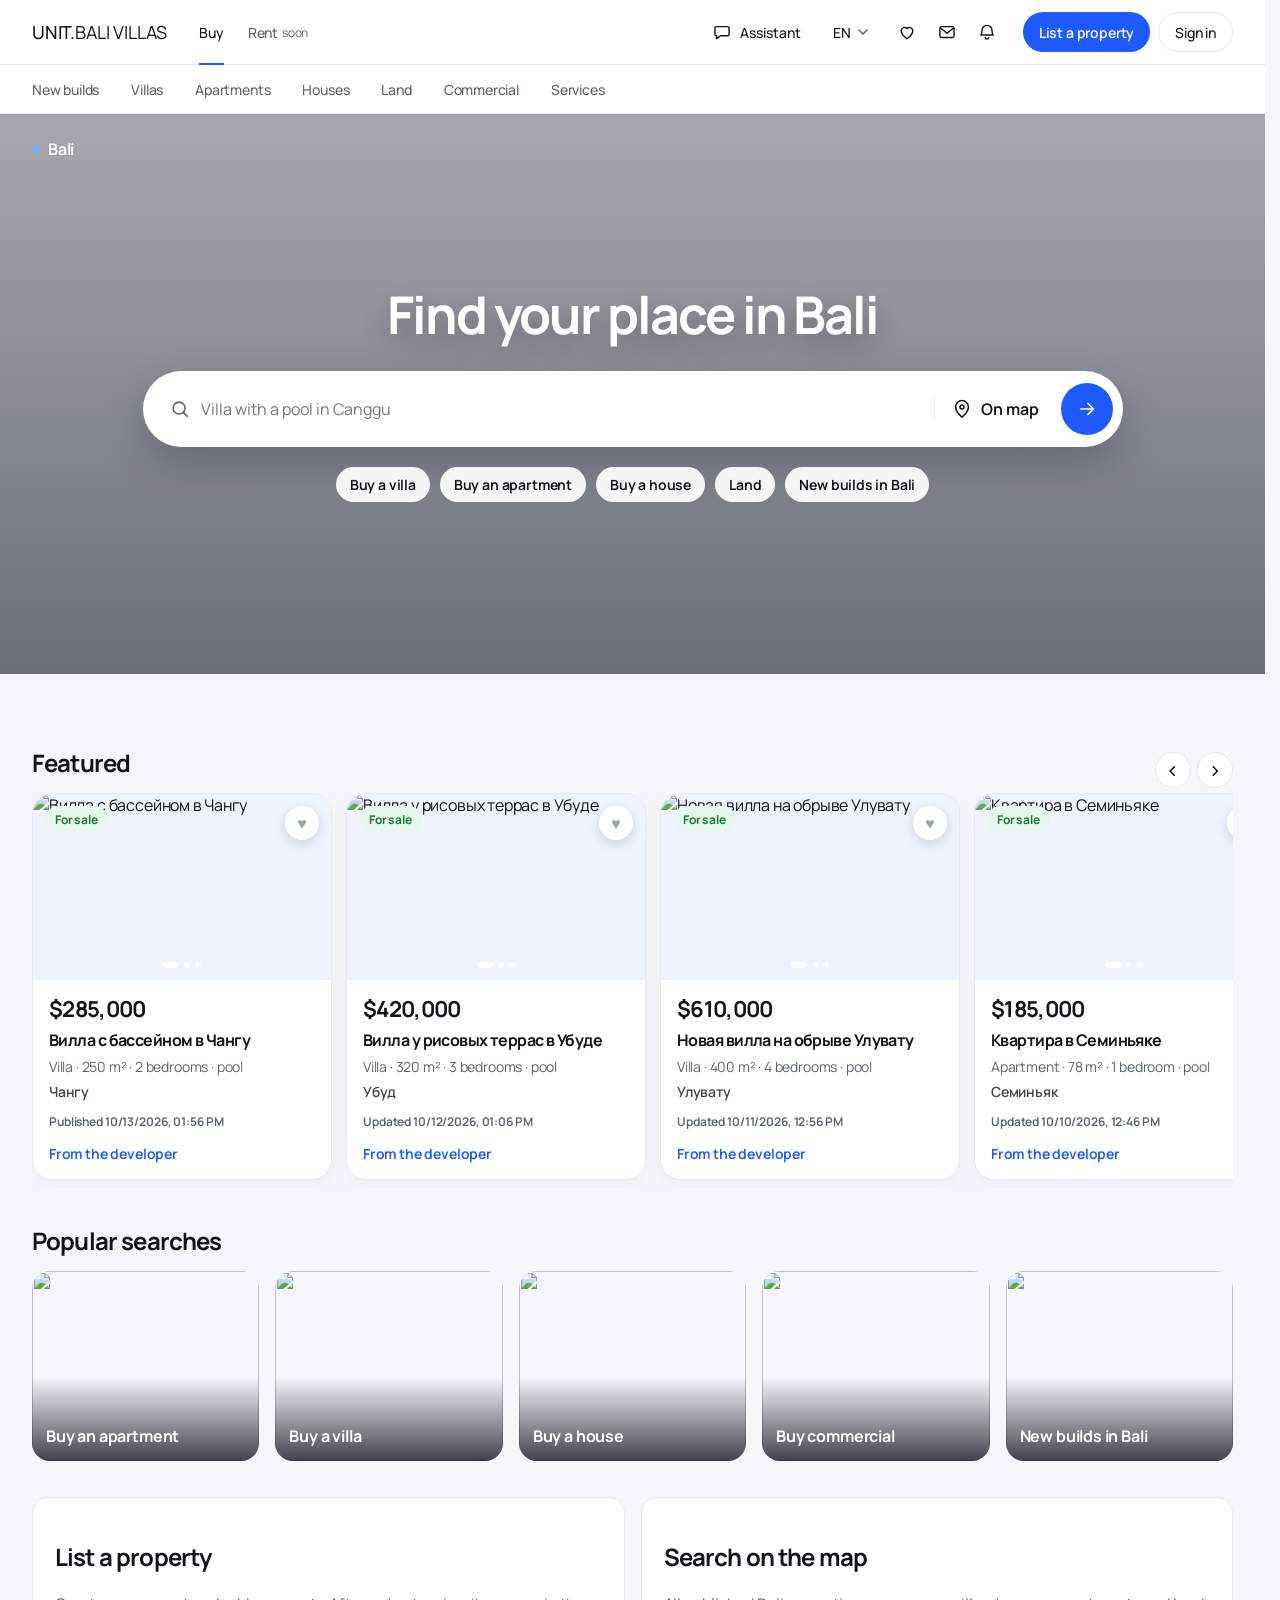
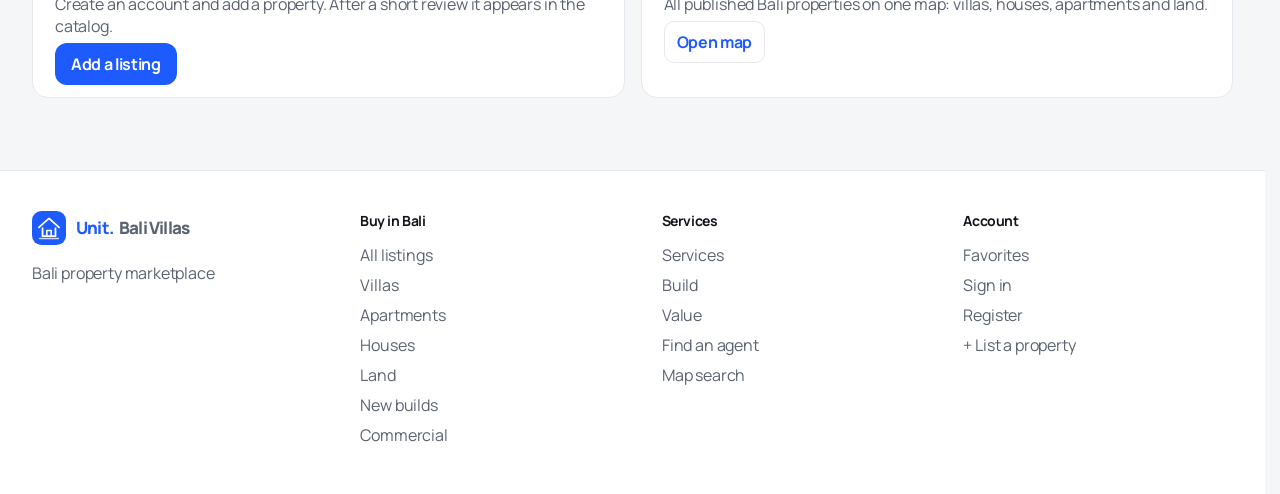
==== index.html @ 64d43756 "Шапка: новая верхняя плашка и меню на телефоне, превью на главной и в заявках" ====
<!DOCTYPE html><html lang="en"><head><meta name="robots" content="noindex, nofollow"><link rel="stylesheet" href="base.css"><link rel="stylesheet" href="header.css"><meta charset="utf-8"><meta name="viewport" content="width=device-width, initial-scale=1, viewport-fit=cover"><meta name="next-size-adjust" content=""><title>Bali Villas — property in Bali</title><meta name="description" content="Villas, houses, apartments and land for sale in Bali"></head><body class="__className_ebdcfe"><div hidden=""></div><header class="site-header">
  <div class="hdr-bar">
    <a class="hdr-logo" href="index.html" aria-label="UNIT.BALI VILLAS"><b>UNIT.</b>BALI VILLAS</a>

    <nav class="hdr-deal" aria-label="Deal type">
      <a class="hdr-deal-link is-on" href="index.html">Buy</a>
      <span class="hdr-deal-link is-soon" aria-disabled="true">Rent <small>soon</small></span>
    </nav>

    <div class="hdr-actions">
      <button type="button" class="hdr-text-btn hdr-assistant">
        <svg viewBox="0 0 24 24" aria-hidden="true"><path d="M5 5.5h14a1.5 1.5 0 0 1 1.5 1.5v8a1.5 1.5 0 0 1-1.5 1.5H10l-4.5 3.5v-3.5H5A1.5 1.5 0 0 1 3.5 15V7A1.5 1.5 0 0 1 5 5.5Z"/></svg>
        Assistant
      </button>

      <div class="hdr-pop">
        <button type="button" class="hdr-text-btn hdr-lang" aria-haspopup="menu" aria-expanded="false" aria-label="Language">
          EN
          <svg class="hdr-chev" viewBox="0 0 16 16" aria-hidden="true"><path d="m4 6 4 4 4-4"/></svg>
        </button>
        <div class="hdr-menu hdr-menu-lang" role="menu" hidden>
          <button type="button" role="menuitemradio" aria-checked="true" data-lang="en">English</button>
          <button type="button" role="menuitemradio" aria-checked="false" data-lang="ru">Русский</button>
        </div>
      </div>

      <div class="hdr-icons">
        <a class="hdr-icon" href="/favorites" aria-label="Favorites">
          <svg viewBox="0 0 24 24" aria-hidden="true"><path d="M12 20s-7-4.35-7-10a4.1 4.1 0 0 1 7-2.15A4.1 4.1 0 0 1 19 10c0 5.65-7 10-7 10Z"/></svg>
        </a>
        <a class="hdr-icon" href="leads.html" aria-label="Requests">
          <svg viewBox="0 0 24 24" aria-hidden="true"><rect x="3.5" y="5.5" width="17" height="13" rx="2"/><path d="m4.5 7.5 7.5 6 7.5-6"/></svg>
          
        </a>
        <button type="button" class="hdr-icon" aria-label="Notifications">
          <svg viewBox="0 0 24 24" aria-hidden="true"><path d="M6 10a6 6 0 1 1 12 0c0 4 1.4 5.5 1.4 5.5H4.6S6 14 6 10Z"/><path d="M10 18.5a2 2 0 0 0 4 0"/></svg>
        </button>
      </div>

      <a class="hdr-cta" href="/register">List a&nbsp;property</a>

      <a class="hdr-signin" href="/login">Sign in</a>

      <button type="button" class="hdr-burger" aria-expanded="false" aria-controls="hdr-sheet" aria-label="Menu">
        <svg viewBox="0 0 24 24" aria-hidden="true"><path d="M4 7h16M4 12h16M4 17h16"/></svg>
      </button>
    </div>
  </div>
  <div class="hdr-sub"><div class="hdr-sub-inner"><nav class="hdr-sub-nav" aria-label="Catalog sections">
  <a href="/catalog?construction_status=off_plan&amp;limit=60">New builds</a>
  <a href="/catalog?property_type=villa&amp;limit=60">Villas</a>
  <a href="/catalog?property_type=apartment&amp;limit=60">Apartments</a>
  <a href="/catalog?property_type=house&amp;limit=60">Houses</a>
  <a href="/catalog?property_type=land&amp;limit=60">Land</a>
  <a href="/commercial">Commercial</a>
  <a href="/services">Services</a>
</nav></div></div>
</header><div class="home-shell"><main><section class="home-hero"><p class="home-hero-geo">Bali</p><div class="home-hero-inner"><h1>Find your place in Bali</h1><form class="search-hero"><span class="search-hero-icon" aria-hidden="true"><svg viewBox="0 0 24 24"><circle cx="11" cy="11" r="6.5" fill="none" stroke="currentColor" stroke-width="1.7"></circle><path d="m16 16 4 4" fill="none" stroke="currentColor" stroke-width="1.7" stroke-linecap="round"></path></svg></span><input placeholder="Villa with a pool in Canggu" aria-label="Search" value=""><button type="button" class="search-hero-map"><svg viewBox="0 0 24 24" aria-hidden="true"><path d="M12 21s7-6.2 7-11.2A7 7 0 0 0 5 9.8C5 14.8 12 21 12 21Z" fill="none" stroke="currentColor" stroke-width="1.7" stroke-linejoin="round"></path><circle cx="12" cy="9.8" r="2.2" fill="none" stroke="currentColor" stroke-width="1.7"></circle></svg>On map</button><button type="submit" class="search-hero-go" aria-label="Search"><svg viewBox="0 0 24 24"><path d="M5 12h12M13 6l6 6-6 6" fill="none" stroke="currentColor" stroke-width="1.8" stroke-linecap="round" stroke-linejoin="round"></path></svg></button></form><div class="hero-links"><a href="/catalog?property_type=villa&amp;limit=60">Buy a villa</a><a href="/catalog?property_type=apartment&amp;limit=60">Buy an apartment</a><a href="/catalog?property_type=house&amp;limit=60">Buy a house</a><a href="/catalog?property_type=land&amp;limit=60">Land</a><a href="/catalog?construction_status=off_plan&amp;limit=60">New builds in Bali</a></div></div></section><div class="home-body"><section class="block"><div class="block-head"><h2>Featured</h2><div class="arrows"><button type="button" aria-label="Previous">‹</button><button type="button" aria-label="Next">›</button></div></div><div class="carousel"><article class="offer offer-compact"><div class="offer-photo"><div class="offer-track" style="transform: translate3d(0%, 0px, 0px);"><div class="offer-slide"><img alt="Вилла с бассейном в Чангу" referrerpolicy="no-referrer" src="https://images.unsplash.com/photo-1613490493576-7fde63acd811?auto=format&amp;fit=crop&amp;w=1200&amp;q=70"></div><div class="offer-slide"><img alt="" referrerpolicy="no-referrer" src="https://images.unsplash.com/photo-1600596542815-ffad4c1539a9?auto=format&amp;fit=crop&amp;w=1200&amp;q=70"></div><div class="offer-slide"><img alt="" referrerpolicy="no-referrer" src="https://images.unsplash.com/photo-1600585154340-be6161a56a0c?auto=format&amp;fit=crop&amp;w=1200&amp;q=70"></div></div><button type="button" class="heart" aria-label="Save">♥</button><button type="button" class="photo-nav prev" aria-label="Previous photo"><svg viewBox="0 0 20 20" aria-hidden="true"><path d="M12.5 4.5 7 10l5.5 5.5" fill="none" stroke="currentColor" stroke-width="1.8" stroke-linecap="round" stroke-linejoin="round"></path></svg></button><button type="button" class="photo-nav next" aria-label="Next photo"><svg viewBox="0 0 20 20" aria-hidden="true"><path d="M7.5 4.5 13 10l-5.5 5.5" fill="none" stroke="currentColor" stroke-width="1.8" stroke-linecap="round" stroke-linejoin="round"></path></svg></button><span class="badge for-sale">For sale</span><span class="offer-dots" aria-hidden="true"><i class="on"></i><i class=""></i><i class=""></i></span></div><a class="offer-body" href="/listings/39487fc1-65fb-4b82-bb77-dad6bb101b48"><strong class="offer-price">$285,000</strong><h3 class="offer-title">Вилла с бассейном в Чангу</h3><p class="offer-params">Villa · 250 m² · 2 bedrooms · pool</p><p class="offer-place">Чангу</p><p class="listing-dates">Published 10/13/2026, 01:56 PM</p><p class="offer-own">From the developer</p></a></article><article class="offer offer-compact"><div class="offer-photo"><div class="offer-track" style="transform: translate3d(0%, 0px, 0px);"><div class="offer-slide"><img alt="Вилла у рисовых террас в Убуде" referrerpolicy="no-referrer" src="https://images.unsplash.com/photo-1600596542815-ffad4c1539a9?auto=format&amp;fit=crop&amp;w=1200&amp;q=70"></div><div class="offer-slide"><img alt="" referrerpolicy="no-referrer" src="https://images.unsplash.com/photo-1600585154340-be6161a56a0c?auto=format&amp;fit=crop&amp;w=1200&amp;q=70"></div><div class="offer-slide"><img alt="" referrerpolicy="no-referrer" src="https://images.unsplash.com/photo-1512917774080-9991f1c4c750?auto=format&amp;fit=crop&amp;w=1200&amp;q=70"></div></div><button type="button" class="heart" aria-label="Save">♥</button><button type="button" class="photo-nav prev" aria-label="Previous photo"><svg viewBox="0 0 20 20" aria-hidden="true"><path d="M12.5 4.5 7 10l5.5 5.5" fill="none" stroke="currentColor" stroke-width="1.8" stroke-linecap="round" stroke-linejoin="round"></path></svg></button><button type="button" class="photo-nav next" aria-label="Next photo"><svg viewBox="0 0 20 20" aria-hidden="true"><path d="M7.5 4.5 13 10l-5.5 5.5" fill="none" stroke="currentColor" stroke-width="1.8" stroke-linecap="round" stroke-linejoin="round"></path></svg></button><span class="badge for-sale">For sale</span><span class="offer-dots" aria-hidden="true"><i class="on"></i><i class=""></i><i class=""></i></span></div><a class="offer-body" href="/listings/8447a130-c3e1-4539-b4ed-bdca43344dce"><strong class="offer-price">$420,000</strong><h3 class="offer-title">Вилла у рисовых террас в Убуде</h3><p class="offer-params">Villa · 320 m² · 3 bedrooms · pool</p><p class="offer-place">Убуд</p><p class="listing-dates">Updated 10/12/2026, 01:06 PM</p><p class="offer-own">From the developer</p></a></article><article class="offer offer-compact"><div class="offer-photo"><div class="offer-track" style="transform: translate3d(0%, 0px, 0px);"><div class="offer-slide"><img alt="Новая вилла на обрыве Улувату" referrerpolicy="no-referrer" src="https://images.unsplash.com/photo-1600585154340-be6161a56a0c?auto=format&amp;fit=crop&amp;w=1200&amp;q=70"></div><div class="offer-slide"><img alt="" referrerpolicy="no-referrer" src="https://images.unsplash.com/photo-1512917774080-9991f1c4c750?auto=format&amp;fit=crop&amp;w=1200&amp;q=70"></div><div class="offer-slide"><img alt="" referrerpolicy="no-referrer" src="https://images.unsplash.com/photo-1570129477492-45c003edd2be?auto=format&amp;fit=crop&amp;w=1200&amp;q=70"></div></div><button type="button" class="heart" aria-label="Save">♥</button><button type="button" class="photo-nav prev" aria-label="Previous photo"><svg viewBox="0 0 20 20" aria-hidden="true"><path d="M12.5 4.5 7 10l5.5 5.5" fill="none" stroke="currentColor" stroke-width="1.8" stroke-linecap="round" stroke-linejoin="round"></path></svg></button><button type="button" class="photo-nav next" aria-label="Next photo"><svg viewBox="0 0 20 20" aria-hidden="true"><path d="M7.5 4.5 13 10l-5.5 5.5" fill="none" stroke="currentColor" stroke-width="1.8" stroke-linecap="round" stroke-linejoin="round"></path></svg></button><span class="badge for-sale">For sale</span><span class="offer-dots" aria-hidden="true"><i class="on"></i><i class=""></i><i class=""></i></span></div><a class="offer-body" href="/listings/8862cba1-8d5e-476a-8b28-82df194cb864"><strong class="offer-price">$610,000</strong><h3 class="offer-title">Новая вилла на обрыве Улувату</h3><p class="offer-params">Villa · 400 m² · 4 bedrooms · pool</p><p class="offer-place">Улувату</p><p class="listing-dates">Updated 10/11/2026, 12:56 PM</p><p class="offer-own">From the developer</p></a></article><article class="offer offer-compact"><div class="offer-photo"><div class="offer-track" style="transform: translate3d(0%, 0px, 0px);"><div class="offer-slide"><img alt="Квартира в Семиньяке" referrerpolicy="no-referrer" src="https://images.unsplash.com/photo-1512917774080-9991f1c4c750?auto=format&amp;fit=crop&amp;w=1200&amp;q=70"></div><div class="offer-slide"><img alt="" referrerpolicy="no-referrer" src="https://images.unsplash.com/photo-1570129477492-45c003edd2be?auto=format&amp;fit=crop&amp;w=1200&amp;q=70"></div><div class="offer-slide"><img alt="" referrerpolicy="no-referrer" src="https://images.unsplash.com/photo-1564013799919-ab600027ffc6?auto=format&amp;fit=crop&amp;w=1200&amp;q=70"></div></div><button type="button" class="heart" aria-label="Save">♥</button><button type="button" class="photo-nav prev" aria-label="Previous photo"><svg viewBox="0 0 20 20" aria-hidden="true"><path d="M12.5 4.5 7 10l5.5 5.5" fill="none" stroke="currentColor" stroke-width="1.8" stroke-linecap="round" stroke-linejoin="round"></path></svg></button><button type="button" class="photo-nav next" aria-label="Next photo"><svg viewBox="0 0 20 20" aria-hidden="true"><path d="M7.5 4.5 13 10l-5.5 5.5" fill="none" stroke="currentColor" stroke-width="1.8" stroke-linecap="round" stroke-linejoin="round"></path></svg></button><span class="badge for-sale">For sale</span><span class="offer-dots" aria-hidden="true"><i class="on"></i><i class=""></i><i class=""></i></span></div><a class="offer-body" href="/listings/44f5b615-8aaf-4067-8ea6-0ccf1cca96df"><strong class="offer-price">$185,000</strong><h3 class="offer-title">Квартира в Семиньяке</h3><p class="offer-params">Apartment · 78 m² · 1 bedroom · pool</p><p class="offer-place">Семиньяк</p><p class="listing-dates">Updated 10/10/2026, 12:46 PM</p><p class="offer-own">From the developer</p></a></article><article class="offer offer-compact"><div class="offer-photo"><div class="offer-track" style="transform: translate3d(0%, 0px, 0px);"><div class="offer-slide"><img alt="Участок в Джимбаране" referrerpolicy="no-referrer" src="https://images.unsplash.com/photo-1570129477492-45c003edd2be?auto=format&amp;fit=crop&amp;w=1200&amp;q=70"></div><div class="offer-slide"><img alt="" referrerpolicy="no-referrer" src="https://images.unsplash.com/photo-1564013799919-ab600027ffc6?auto=format&amp;fit=crop&amp;w=1200&amp;q=70"></div><div class="offer-slide"><img alt="" referrerpolicy="no-referrer" src="https://images.unsplash.com/photo-1600607687939-ce8a6c25118c?auto=format&amp;fit=crop&amp;w=1200&amp;q=70"></div></div><button type="button" class="heart" aria-label="Save">♥</button><button type="button" class="photo-nav prev" aria-label="Previous photo"><svg viewBox="0 0 20 20" aria-hidden="true"><path d="M12.5 4.5 7 10l5.5 5.5" fill="none" stroke="currentColor" stroke-width="1.8" stroke-linecap="round" stroke-linejoin="round"></path></svg></button><button type="button" class="photo-nav next" aria-label="Next photo"><svg viewBox="0 0 20 20" aria-hidden="true"><path d="M7.5 4.5 13 10l-5.5 5.5" fill="none" stroke="currentColor" stroke-width="1.8" stroke-linecap="round" stroke-linejoin="round"></path></svg></button><span class="badge for-sale">For sale</span><span class="offer-dots" aria-hidden="true"><i class="on"></i><i class=""></i><i class=""></i></span></div><a class="offer-body" href="/listings/072588c7-7500-4e74-9de4-74f9c24cabcd"><strong class="offer-price">$150,000</strong><h3 class="offer-title">Участок в Джимбаране</h3><p class="offer-params">Land · 8 are (800 m²) · plot</p><p class="offer-place">Джимбаран</p><p class="listing-dates">Updated 10/09/2026, 01:36 PM</p><p class="offer-own">From the developer</p></a></article><article class="offer offer-compact"><div class="offer-photo"><div class="offer-track" style="transform: translate3d(0%, 0px, 0px);"><div class="offer-slide"><img alt="Дом в Сануре" referrerpolicy="no-referrer" src="https://images.unsplash.com/photo-1564013799919-ab600027ffc6?auto=format&amp;fit=crop&amp;w=1200&amp;q=70"></div><div class="offer-slide"><img alt="" referrerpolicy="no-referrer" src="https://images.unsplash.com/photo-1600607687939-ce8a6c25118c?auto=format&amp;fit=crop&amp;w=1200&amp;q=70"></div><div class="offer-slide"><img alt="" referrerpolicy="no-referrer" src="https://images.unsplash.com/photo-1600210492486-724fe5c67fb0?auto=format&amp;fit=crop&amp;w=1200&amp;q=70"></div></div><button type="button" class="heart" aria-label="Save">♥</button><button type="button" class="photo-nav prev" aria-label="Previous photo"><svg viewBox="0 0 20 20" aria-hidden="true"><path d="M12.5 4.5 7 10l5.5 5.5" fill="none" stroke="currentColor" stroke-width="1.8" stroke-linecap="round" stroke-linejoin="round"></path></svg></button><button type="button" class="photo-nav next" aria-label="Next photo"><svg viewBox="0 0 20 20" aria-hidden="true"><path d="M7.5 4.5 13 10l-5.5 5.5" fill="none" stroke="currentColor" stroke-width="1.8" stroke-linecap="round" stroke-linejoin="round"></path></svg></button><span class="badge for-sale">For sale</span><span class="offer-dots" aria-hidden="true"><i class="on"></i><i class=""></i><i class=""></i></span></div><a class="offer-body" href="/listings/c3cf17c2-968d-47e9-bd3b-a221da7ccb40"><strong class="offer-price">$340,000</strong><h3 class="offer-title">Дом в Сануре</h3><p class="offer-params">House · 180 m² · 3 bedrooms</p><p class="offer-place">Санур</p><p class="listing-dates">Updated 10/08/2026, 01:27 PM</p><p class="offer-own">From the developer</p></a></article><article class="offer offer-compact"><div class="offer-photo"><div class="offer-track" style="transform: translate3d(0%, 0px, 0px);"><div class="offer-slide"><img alt="Villa with jungle view in Pererenan" referrerpolicy="no-referrer" src="https://images.unsplash.com/photo-1600607687939-ce8a6c25118c?auto=format&amp;fit=crop&amp;w=1200&amp;q=70"></div><div class="offer-slide"><img alt="" referrerpolicy="no-referrer" src="https://images.unsplash.com/photo-1600210492486-724fe5c67fb0?auto=format&amp;fit=crop&amp;w=1200&amp;q=70"></div><div class="offer-slide"><img alt="" referrerpolicy="no-referrer" src="https://images.unsplash.com/photo-1502672260266-1c1ef2d93688?auto=format&amp;fit=crop&amp;w=1200&amp;q=70"></div></div><button type="button" class="heart" aria-label="Save">♥</button><button type="button" class="photo-nav prev" aria-label="Previous photo"><svg viewBox="0 0 20 20" aria-hidden="true"><path d="M12.5 4.5 7 10l5.5 5.5" fill="none" stroke="currentColor" stroke-width="1.8" stroke-linecap="round" stroke-linejoin="round"></path></svg></button><button type="button" class="photo-nav next" aria-label="Next photo"><svg viewBox="0 0 20 20" aria-hidden="true"><path d="M7.5 4.5 13 10l-5.5 5.5" fill="none" stroke="currentColor" stroke-width="1.8" stroke-linecap="round" stroke-linejoin="round"></path></svg></button><span class="badge for-sale">For sale</span><span class="offer-dots" aria-hidden="true"><i class="on"></i><i class=""></i><i class=""></i></span></div><a class="offer-body" href="/listings/3b8ffb5d-2033-41fb-99c4-c15b008fca10"><strong class="offer-price">$365,000</strong><h3 class="offer-title">Villa with jungle view in Pererenan</h3><p class="offer-params">Villa · 280 m² · 3 bedrooms · pool</p><p class="offer-place">Pererenan</p><p class="listing-dates">Published 10/07/2026, 07:44 AM</p><p class="offer-own">From the developer</p></a></article><article class="offer offer-compact"><div class="offer-photo"><div class="offer-track" style="transform: translate3d(0%, 0px, 0px);"><div class="offer-slide"><img alt="Beachside apartment in Kuta" referrerpolicy="no-referrer" src="https://images.unsplash.com/photo-1600210492486-724fe5c67fb0?auto=format&amp;fit=crop&amp;w=1200&amp;q=70"></div><div class="offer-slide"><img alt="" referrerpolicy="no-referrer" src="https://images.unsplash.com/photo-1502672260266-1c1ef2d93688?auto=format&amp;fit=crop&amp;w=1200&amp;q=70"></div><div class="offer-slide"><img alt="" referrerpolicy="no-referrer" src="https://images.unsplash.com/photo-1600566753190-17f0baa2a6c3?auto=format&amp;fit=crop&amp;w=1200&amp;q=70"></div></div><button type="button" class="heart" aria-label="Save">♥</button><button type="button" class="photo-nav prev" aria-label="Previous photo"><svg viewBox="0 0 20 20" aria-hidden="true"><path d="M12.5 4.5 7 10l5.5 5.5" fill="none" stroke="currentColor" stroke-width="1.8" stroke-linecap="round" stroke-linejoin="round"></path></svg></button><button type="button" class="photo-nav next" aria-label="Next photo"><svg viewBox="0 0 20 20" aria-hidden="true"><path d="M7.5 4.5 13 10l-5.5 5.5" fill="none" stroke="currentColor" stroke-width="1.8" stroke-linecap="round" stroke-linejoin="round"></path></svg></button><span class="badge for-sale">For sale</span><span class="offer-dots" aria-hidden="true"><i class="on"></i><i class=""></i><i class=""></i></span></div><a class="offer-body" href="/listings/c04fc7d3-9972-4265-a304-0a8bdcac18d5"><strong class="offer-price">$128,000</strong><h3 class="offer-title">Beachside apartment in Kuta</h3><p class="offer-params">Apartment · 62 m² · 1 bedroom · pool</p><p class="offer-place">Kuta</p><p class="listing-dates">Updated 10/06/2026, 07:06 AM</p><p class="offer-own">From the developer</p></a></article><article class="offer offer-compact"><div class="offer-photo"><div class="offer-track" style="transform: translate3d(0%, 0px, 0px);"><div class="offer-slide"><img alt="Family house in Berawa" referrerpolicy="no-referrer" src="https://images.unsplash.com/photo-1502672260266-1c1ef2d93688?auto=format&amp;fit=crop&amp;w=1200&amp;q=70"></div><div class="offer-slide"><img alt="" referrerpolicy="no-referrer" src="https://images.unsplash.com/photo-1600566753190-17f0baa2a6c3?auto=format&amp;fit=crop&amp;w=1200&amp;q=70"></div><div class="offer-slide"><img alt="" referrerpolicy="no-referrer" src="https://images.unsplash.com/photo-1600585154526-990dced4db0d?auto=format&amp;fit=crop&amp;w=1200&amp;q=70"></div></div><button type="button" class="heart" aria-label="Save">♥</button><button type="button" class="photo-nav prev" aria-label="Previous photo"><svg viewBox="0 0 20 20" aria-hidden="true"><path d="M12.5 4.5 7 10l5.5 5.5" fill="none" stroke="currentColor" stroke-width="1.8" stroke-linecap="round" stroke-linejoin="round"></path></svg></button><button type="button" class="photo-nav next" aria-label="Next photo"><svg viewBox="0 0 20 20" aria-hidden="true"><path d="M7.5 4.5 13 10l-5.5 5.5" fill="none" stroke="currentColor" stroke-width="1.8" stroke-linecap="round" stroke-linejoin="round"></path></svg></button><span class="badge for-sale">For sale</span><span class="offer-dots" aria-hidden="true"><i class="on"></i><i class=""></i><i class=""></i></span></div><a class="offer-body" href="/listings/c787aac3-776a-4ae8-a540-321b963d35c6"><strong class="offer-price">$275,000</strong><h3 class="offer-title">Family house in Berawa</h3><p class="offer-params">House · 210 m² · 4 bedrooms · pool</p><p class="offer-place">Berawa</p><p class="listing-dates">Updated 10/05/2026, 07:56 AM</p><p class="offer-own">From the developer</p></a></article><article class="offer offer-compact"><div class="offer-photo"><div class="offer-track" style="transform: translate3d(0%, 0px, 0px);"><div class="offer-slide"><img alt="Вилла Island Homes у Echo Beach" referrerpolicy="no-referrer" src="https://images.unsplash.com/photo-1613490493576-7fde63acd811?auto=format&amp;fit=crop&amp;w=1200&amp;q=70"></div><div class="offer-slide"><img alt="" referrerpolicy="no-referrer" src="https://images.unsplash.com/photo-1600596542815-ffad4c1539a9?auto=format&amp;fit=crop&amp;w=1200&amp;q=70"></div><div class="offer-slide"><img alt="" referrerpolicy="no-referrer" src="https://images.unsplash.com/photo-1600585154340-be6161a56a0c?auto=format&amp;fit=crop&amp;w=1200&amp;q=70"></div></div><button type="button" class="heart" aria-label="Save">♥</button><button type="button" class="photo-nav prev" aria-label="Previous photo"><svg viewBox="0 0 20 20" aria-hidden="true"><path d="M12.5 4.5 7 10l5.5 5.5" fill="none" stroke="currentColor" stroke-width="1.8" stroke-linecap="round" stroke-linejoin="round"></path></svg></button><button type="button" class="photo-nav next" aria-label="Next photo"><svg viewBox="0 0 20 20" aria-hidden="true"><path d="M7.5 4.5 13 10l-5.5 5.5" fill="none" stroke="currentColor" stroke-width="1.8" stroke-linecap="round" stroke-linejoin="round"></path></svg></button><span class="badge for-sale">For sale</span><span class="offer-dots" aria-hidden="true"><i class="on"></i><i class=""></i><i class=""></i></span></div><a class="offer-body" href="/listings/3219e46e-b463-45cb-958f-90d2a3855123"><strong class="offer-price">$389,000</strong><h3 class="offer-title">Вилла Island Homes у Echo Beach</h3><p class="offer-params">Villa · 3 bedrooms · pool</p><p class="offer-place">Чангу</p><p class="listing-dates">Published 10/04/2026, 10:47 AM</p><p class="offer-own">Island Homes</p></a></article><article class="offer offer-compact"><div class="offer-photo"><div class="offer-track" style="transform: translate3d(0%, 0px, 0px);"><div class="offer-slide"><img alt="Off-plan villa in Ungasan" referrerpolicy="no-referrer" src="https://images.unsplash.com/photo-1600566753190-17f0baa2a6c3?auto=format&amp;fit=crop&amp;w=1200&amp;q=70"></div><div class="offer-slide"><img alt="" referrerpolicy="no-referrer" src="https://images.unsplash.com/photo-1600585154526-990dced4db0d?auto=format&amp;fit=crop&amp;w=1200&amp;q=70"></div><div class="offer-slide"><img alt="" referrerpolicy="no-referrer" src="https://images.unsplash.com/photo-1600573472592-401b489a3cdc?auto=format&amp;fit=crop&amp;w=1200&amp;q=70"></div></div><button type="button" class="heart" aria-label="Save">♥</button><button type="button" class="photo-nav prev" aria-label="Previous photo"><svg viewBox="0 0 20 20" aria-hidden="true"><path d="M12.5 4.5 7 10l5.5 5.5" fill="none" stroke="currentColor" stroke-width="1.8" stroke-linecap="round" stroke-linejoin="round"></path></svg></button><button type="button" class="photo-nav next" aria-label="Next photo"><svg viewBox="0 0 20 20" aria-hidden="true"><path d="M7.5 4.5 13 10l-5.5 5.5" fill="none" stroke="currentColor" stroke-width="1.8" stroke-linecap="round" stroke-linejoin="round"></path></svg></button><span class="badge for-sale">For sale</span><span class="offer-dots" aria-hidden="true"><i class="on"></i><i class=""></i><i class=""></i></span></div><a class="offer-body" href="/listings/50679ae2-cea8-464e-be5c-2f1e6363b40f"><strong class="offer-price">$540,000</strong><h3 class="offer-title">Off-plan villa in Ungasan</h3><p class="offer-params">Villa · 360 m² · 4 bedrooms · pool</p><p class="offer-place">Ungasan</p><p class="listing-dates">Updated 10/04/2026, 06:46 AM</p><p class="offer-own">From the developer</p></a></article><article class="offer offer-compact"><div class="offer-photo"><div class="offer-track" style="transform: translate3d(0%, 0px, 0px);"><div class="offer-slide"><img alt="Дом с садом в Умаласе" referrerpolicy="no-referrer" src="https://images.unsplash.com/photo-1613490493576-7fde63acd811?auto=format&amp;fit=crop&amp;w=1200&amp;q=70"></div><div class="offer-slide"><img alt="" referrerpolicy="no-referrer" src="https://images.unsplash.com/photo-1600596542815-ffad4c1539a9?auto=format&amp;fit=crop&amp;w=1200&amp;q=70"></div><div class="offer-slide"><img alt="" referrerpolicy="no-referrer" src="https://images.unsplash.com/photo-1600585154340-be6161a56a0c?auto=format&amp;fit=crop&amp;w=1200&amp;q=70"></div></div><button type="button" class="heart" aria-label="Save">♥</button><button type="button" class="photo-nav prev" aria-label="Previous photo"><svg viewBox="0 0 20 20" aria-hidden="true"><path d="M12.5 4.5 7 10l5.5 5.5" fill="none" stroke="currentColor" stroke-width="1.8" stroke-linecap="round" stroke-linejoin="round"></path></svg></button><button type="button" class="photo-nav next" aria-label="Next photo"><svg viewBox="0 0 20 20" aria-hidden="true"><path d="M7.5 4.5 13 10l-5.5 5.5" fill="none" stroke="currentColor" stroke-width="1.8" stroke-linecap="round" stroke-linejoin="round"></path></svg></button><span class="badge for-sale">For sale</span><span class="offer-dots" aria-hidden="true"><i class="on"></i><i class=""></i><i class=""></i></span></div><a class="offer-body" href="/listings/52686873-e6ec-4743-891d-c9ec68dff772"><strong class="offer-price">$255,000</strong><h3 class="offer-title">Дом с садом в Умаласе</h3><p class="offer-params">House · 3 bedrooms</p><p class="offer-place">Умалас</p><p class="listing-dates">Updated 10/03/2026, 09:24 AM</p><p class="offer-own">Island Homes</p></a></article></div></section><section class="block"><h2>Popular searches</h2><div class="popular"><a class="popular-card" href="/catalog?property_type=apartment&amp;limit=60"><img alt="" src="https://images.unsplash.com/photo-1502672260266-1c1ef2d93688?auto=format&amp;fit=crop&amp;w=900&amp;q=70"><span>Buy an apartment</span></a><a class="popular-card" href="/catalog?property_type=villa&amp;limit=60"><img alt="" src="https://images.unsplash.com/photo-1613490493576-7fde63acd811?auto=format&amp;fit=crop&amp;w=900&amp;q=70"><span>Buy a villa</span></a><a class="popular-card" href="/catalog?property_type=house&amp;limit=60"><img alt="" src="https://images.unsplash.com/photo-1564013799919-ab600027ffc6?auto=format&amp;fit=crop&amp;w=900&amp;q=70"><span>Buy a house</span></a><a class="popular-card" href="/commercial"><img alt="" src="https://images.unsplash.com/photo-1486406146926-c627a92ad1ab?auto=format&amp;fit=crop&amp;w=900&amp;q=70"><span>Buy commercial</span></a><a class="popular-card" href="/catalog?construction_status=off_plan&amp;limit=60"><img alt="" src="https://images.unsplash.com/photo-1503387762-592deb58ef4e?auto=format&amp;fit=crop&amp;w=900&amp;q=70"><span>New builds in Bali</span></a></div></section><section class="cta-row"><article><h2>List a property</h2><p>Create an account and add a property. After a short review it appears in the catalog.</p><a class="btn" href="/register">Add a listing</a></article><article><h2>Search on the map</h2><p>All published Bali properties on one map: villas, houses, apartments and land.</p><a class="btn btn-line" href="/catalog?view=map&amp;limit=60">Open map</a></article></section></div></main></div><footer class="site-footer"><div class="footer-inner"><div class="footer-brand"><a class="logo" aria-label="Unit. Bali Villas" href="/"><span class="logo-mark" aria-hidden="true"><svg viewBox="0 0 40 40"><rect width="40" height="40" rx="11" fill="currentColor"></rect><path d="M7.5 19.8 20 8.6 32.5 19.8" fill="none" stroke="#fff" stroke-width="2.1" stroke-linejoin="round"></path><path d="M12.4 19.5V29.6h15.2V19.5" fill="none" stroke="#fff" stroke-width="2.1" stroke-linejoin="round"></path><path d="M17.4 29.6v-6.6h5.2v6.6" fill="none" stroke="#fff" stroke-width="1.9" stroke-linejoin="round"></path><path d="M9 32.4h22" fill="none" stroke="#c9d7ff" stroke-width="1.8" stroke-linecap="round"></path></svg></span><span class="logo-text"><em>Unit.</em> Bali Villas</span></a><p>Bali property marketplace</p></div><nav aria-label="Buy in Bali"><h2>Buy in Bali</h2><a href="/catalog?limit=60">All listings</a><a href="/catalog?property_type=villa&amp;limit=60">Villas</a><a href="/catalog?property_type=apartment&amp;limit=60">Apartments</a><a href="/catalog?property_type=house&amp;limit=60">Houses</a><a href="/catalog?property_type=land&amp;limit=60">Land</a><a href="/catalog?construction_status=off_plan&amp;limit=60">New builds</a><a href="/commercial">Commercial</a></nav><nav aria-label="Services"><h2>Services</h2><a href="/services">Services</a><a href="/services#build">Build</a><a href="/services#estimate">Value</a><a href="/services#realtor">Find an agent</a><a href="/catalog?view=map&amp;limit=60">Map search</a></nav><nav aria-label="Account"><h2>Account</h2><a href="/favorites">Favorites</a><a href="/login">Sign in</a><a href="/register">Register</a><a href="/register">+ List a property</a></nav></div></footer><next-route-announcer style="position: absolute;"></next-route-announcer><div class="hdr-sheet" id="hdr-sheet" role="dialog" aria-modal="true" aria-label="Menu" hidden>
  <div class="hdr-sheet-top">
    <a class="hdr-logo" href="index.html"><b>UNIT.</b>BALI VILLAS</a>
    <button type="button" class="hdr-icon hdr-sheet-close" aria-label="Close menu">
      <svg viewBox="0 0 24 24" aria-hidden="true"><path d="M6 6l12 12M18 6 6 18"/></svg>
    </button>
  </div>
  <div class="hdr-sheet-body">
    <div class="hdr-sheet-deal">
      <a class="hdr-deal-link is-on" href="index.html">Buy</a>
      <span class="hdr-deal-link is-soon" aria-disabled="true">Rent <small>soon</small></span>
    </div>
    <nav class="hdr-sheet-nav" aria-label="Catalog sections">
      <a href="/catalog?construction_status=off_plan&amp;limit=60">New builds</a>
      <a href="/catalog?property_type=villa&amp;limit=60">Villas</a>
      <a href="/catalog?property_type=apartment&amp;limit=60">Apartments</a>
      <a href="/catalog?property_type=house&amp;limit=60">Houses</a>
      <a href="/catalog?property_type=land&amp;limit=60">Land</a>
      <a href="/commercial">Commercial</a>
      <a href="/services">Services</a>
    </nav>
    <div class="hdr-sheet-tools">
      <a href="/favorites">Favorites</a>
      <a href="leads.html">Requests</a>
      <button type="button">Assistant</button>
      <div class="hdr-sheet-lang" role="group" aria-label="Language">
        <button type="button" aria-pressed="true" data-lang="en">EN</button>
        <button type="button" aria-pressed="false" data-lang="ru">RU</button>
      </div>
    </div>
  </div>
  <a class="hdr-cta hdr-sheet-cta" href="/register">List a&nbsp;property</a>
</div>
<script src="header.js"></script></body></html>
---- base.css ----
@font-face{font-family:sans;src:url(font.ttf) format("truetype");font-display:swap;font-weight:200 800}@font-face{font-family:sans Fallback;src:local("Arial");ascent-override:106.45%;descent-override:29.96%;line-gap-override:0.00%;size-adjust:100.14%}.__className_ebdcfe{font-family:sans,sans Fallback}:root{color-scheme:light;--bg:#f5f6f8;--ink:#12141a;--muted:#5b6370;--card:#ffffff;--accent:#1e5bff;--accent-2:#3b76ff;--line:#e5e8ee;--soft:#eef2fb;--ring:rgba(30,91,255,0.16);--shadow:0 16px 40px rgba(16,24,40,0.08);font-family:inherit}*{box-sizing:border-box}body,html{margin:0;background:var(--bg);scrollbar-gutter:stable;color:var(--ink);letter-spacing:-.011em}h1,h2,h3{letter-spacing:-.035em}a{color:inherit;text-decoration:none}button,input,select,textarea{font:inherit}input:focus,select:focus,textarea:focus{outline:none;border-color:var(--accent);box-shadow:0 0 0 3px var(--ring)}.shell{max-width:1560px;margin:0 auto;padding:24px 32px 72px}.site-header{background:rgba(255,255,255,.94);-webkit-backdrop-filter:blur(14px);backdrop-filter:blur(14px);border-bottom:1px solid var(--line);position:-webkit-sticky;position:sticky;top:0;z-index:20}.header-inner{max-width:1560px;margin:0 auto;padding:0 32px}.header-top{justify-content:space-between;gap:20px;min-height:64px}.header-brand,.header-top{display:flex;align-items:center}.header-brand{gap:18px;min-width:0}.header-brand .logo:after{content:"";width:1px;height:28px;margin-left:8px;background:var(--line)}.deal-switch{display:inline-flex;align-items:center;padding:3px;background:var(--soft);border:1px solid var(--line);border-radius:999px}.deal-switch a,.deal-switch button{display:inline-flex;align-items:center;justify-content:center;gap:6px;min-width:86px;height:34px;padding:0 14px;border:0;border-radius:999px;background:transparent;color:var(--muted);font:inherit;font-size:13px;font-weight:700;cursor:pointer}.deal-switch a.on,.deal-switch button.on{background:var(--accent);color:#fff}.deal-switch span{font-size:10px;font-weight:700;letter-spacing:.02em;text-transform:uppercase;color:#8a5a12;background:#fff4df;border-radius:999px;padding:1px 6px}.header-sub{border-top:1px solid var(--line)}.header-sub .type-nav{width:100%;height:48px;justify-content:space-between}.header-sub .type-tab{flex:1 1;justify-content:center;height:48px;padding:0 8px;font-size:14px;color:var(--muted)}.header-sub .type-tab:hover{color:var(--accent);background:var(--soft)}.header-sub .type-tab.active{color:var(--accent);background:transparent}.header-sub .type-nav-loading{height:48px}.logo{display:inline-flex;align-items:center;align-self:center;gap:10px;color:var(--accent);white-space:nowrap}.logo-mark{color:var(--accent)}.logo-mark,.logo-mark svg{width:34px;height:34px;display:block}.logo-text{font-size:17px;font-weight:800;letter-spacing:-.045em}.logo-text em{font-style:normal;margin-right:.2em;color:var(--accent)}.quiet-link{color:var(--muted);font-size:14px;font-weight:600;padding:8px 2px;background:none;border:0;cursor:pointer}.quiet-link:hover{color:var(--accent)}.header-cta,.header-links,.icon-group{display:flex;align-items:center}.header-links{gap:18px}.header-cta{gap:10px}.icon-group{gap:2px}.header-account{display:flex;align-items:center;gap:8px}.icon-btn svg{width:20px;height:20px;display:block}.icon-count{position:absolute;top:3px;right:3px;min-width:15px;height:15px;padding:0 4px;border-radius:999px;background:var(--accent);color:#fff;font-size:10px;font-weight:700;line-height:15px}.home-shell{padding:0}.home-body{max-width:1560px;margin:0 auto;padding:36px 32px 72px}.home-hero{position:relative;min-height:560px;justify-content:center;padding:88px 32px;background:linear-gradient(180deg,rgba(10,16,32,.34),rgba(8,14,28,.58)),url(https://images.unsplash.com/photo-1613490493576-7fde63acd811?auto=format&fit=crop&w=2000&q=80) 50% /cover no-repeat}.home-hero,.home-hero-inner{display:flex;flex-direction:column;align-items:stretch}.home-hero-inner{width:min(1560px,100%);max-width:1560px;margin:0 auto;text-align:center}.home-hero-geo{position:absolute;top:24px;left:max(32px,calc((100% - 1560px) / 2 + 32px));display:inline-flex;align-items:center;gap:8px;margin:0;color:#fff;font-weight:650}.home-hero-geo:before{content:"";width:8px;height:8px;border-radius:50%;background:#7aa7ff}.home-hero h1{margin:0 0 28px;color:#fff;font-size:clamp(32px,5vw,52px);letter-spacing:-.04em;line-height:1.1;text-shadow:0 10px 28px rgba(0,0,0,.28)}.search-hero,form.search-hero{display:flex;align-items:center;gap:0;width:min(980px,100%);max-width:980px;min-width:0;margin:0 auto;box-sizing:border-box;min-height:76px;padding:10px 10px 10px 26px;background:#fff;border-radius:999px;box-shadow:0 18px 40px rgba(12,20,40,.22)}.search-hero input{width:auto;border:0;box-shadow:none;padding:16px 16px 16px 10px;flex:1 1 auto;min-width:0;background:transparent}.search-hero input:focus{outline:none;border-color:transparent;box-shadow:none}.search-hero-icon{flex:0 0 auto;color:var(--muted);display:grid;place-items:center}.search-hero-go svg,.search-hero-icon svg,.search-hero-map svg{width:22px;height:22px;display:block}.search-hero-map{display:inline-flex;align-items:center;gap:8px;flex:0 0 auto;border:0;border-left:1px solid var(--line);background:transparent;color:var(--ink);font-weight:650;white-space:nowrap;padding:0 16px;margin-right:6px;cursor:pointer}.search-hero-map:hover{color:var(--accent)}.search-hero-go{width:52px;height:52px;flex:0 0 52px;border:0;border-radius:999px;background:var(--accent);color:#fff;display:grid;place-items:center;cursor:pointer}.search-hero-go:hover{background:var(--accent-2)}.hero-links{display:flex;justify-content:center;flex-wrap:wrap;gap:10px;margin-top:20px}.hero-links a{background:rgba(255,255,255,.92);color:var(--ink);border-radius:999px;padding:8px 14px;font-size:14px;font-weight:650}.hero-links a:hover{background:#fff}.account-chip,.auth-login,.auth-register{display:inline-flex;align-items:center;justify-content:center;height:36px;border-radius:999px;font-size:13px;font-weight:650;white-space:nowrap}.auth-login{padding:0 12px;border:1px solid var(--line);background:#fff;color:var(--ink)}.auth-login:hover{border-color:var(--accent);color:var(--accent)}.auth-register{padding:0 12px;background:var(--accent);color:#fff}.auth-register:hover{background:var(--accent-2)}.account-chip{gap:8px;padding:0 10px 0 3px;border:1px solid var(--line);background:#fff;color:var(--ink);cursor:pointer}.account-menu{position:relative}.account-caret{font-size:10px;color:var(--muted)}.account-chip.open{border-color:var(--accent)}.account-dropdown{position:absolute;right:0;top:calc(100% + 8px);min-width:208px;display:grid;grid-gap:2px;gap:2px;padding:8px;background:#fff;border:1px solid var(--line);border-radius:12px;box-shadow:var(--shadow);z-index:30}.account-dropdown a,.account-dropdown button{display:block;width:100%;text-align:left;padding:10px 12px;border:0;border-radius:8px;background:transparent;color:inherit;font:inherit;cursor:pointer}.account-dropdown a:hover,.account-dropdown button:hover{background:var(--soft)}.account-logout{color:#9b2c2c}.account-chip:hover{border-color:var(--accent);color:var(--accent)}.account-avatar{width:28px;height:28px;border-radius:999px;display:grid;place-items:center;background:var(--accent);color:#fff;font-size:11px;font-weight:700}.account-name{max-width:120px;overflow:hidden;text-overflow:ellipsis}.lang-switch{display:inline-flex;align-items:center;padding:2px;border:1px solid var(--line);background:var(--soft);border-radius:999px}.lang-switch button{border:0;background:transparent;color:var(--muted);font-size:11px;font-weight:700;letter-spacing:.04em;padding:5px 8px;border-radius:999px;cursor:pointer}.lang-switch button.on{background:var(--accent);color:#fff}.type-nav{display:flex;align-items:stretch;flex:1 1;min-width:0;overflow-x:auto;scrollbar-width:none}.type-nav::-webkit-scrollbar{display:none}.type-nav-loading,.type-tab{height:64px}.type-tab{display:inline-flex;align-items:center;gap:6px;flex:0 0 auto;padding:0 14px;border:0;border-bottom:3px solid transparent;border-radius:0;background:transparent;color:#24312c;font-size:15px;font-weight:500;cursor:pointer;white-space:nowrap}.type-tab.active,.type-tab:hover{color:var(--accent)}.type-tab.active{font-weight:700;border-bottom-color:var(--accent)}.tab.soon span,.type-tab-soon span{font-size:10px;font-weight:700;letter-spacing:.02em;text-transform:uppercase;color:#8a5a12;background:#fff4df;border-radius:999px;padding:1px 6px}.header-actions{align-self:center;gap:10px;flex:0 0 auto}.header-actions,.header-tools{display:flex;align-items:center}.header-tools{gap:4px;padding-right:6px;margin-right:2px;border-right:1px solid var(--line)}.arrows button,.btn,.btn-line,.chip,.ghost-btn,.heart,.icon-btn,.menu-toggle,.photo-nav,.place-btn,.view-switch button{border:0;cursor:pointer}.btn,.place-btn{background:var(--accent);color:#fff;border-radius:12px;padding:10px 16px;font-weight:700;letter-spacing:-.02em}.btn:hover,.place-btn:hover{background:var(--accent-2);color:#fff}.btn.btn-line:hover,.ghost-btn:hover{background:#f4f7ff;border-color:#c9d6f6;color:var(--accent)}.place-btn{height:36px;padding:0 16px;border-radius:999px;display:inline-flex;align-items:center;font-size:13px}.btn-line,.ghost-btn{background:#fff;color:var(--accent);border:1px solid var(--line);border-radius:10px;padding:9px 12px}.icon-btn{position:relative;width:36px;height:36px;padding:0;display:inline-grid;place-items:center;text-decoration:none;background:transparent;border:0;border-radius:999px;color:var(--ink)}.icon-btn:hover{background:var(--soft);color:var(--accent)}.menu-toggle{display:none;width:38px;height:38px;align-items:center;justify-content:center;background:var(--soft);border-radius:10px;color:var(--ink)}.mobile-nav{border-top:1px solid var(--line);background:#fff;padding:8px 32px 20px}.mobile-langs{display:none}.mobile-nav nav{display:grid;grid-gap:2px;gap:2px}.mobile-nav a,.mobile-nav button{padding:11px 0;text-align:left;background:none;border:0;border-bottom:1px solid var(--line);font:inherit;font-weight:600;color:var(--ink);cursor:pointer}.page-nav{display:flex;flex-wrap:wrap;gap:8px;margin:0 0 22px;padding:6px;background:#fff;border:1px solid var(--line);border-radius:16px}.page-nav a,.page-nav button{display:inline-flex;align-items:center;height:36px;padding:0 13px;border:0;border-radius:11px;background:transparent;color:var(--muted);font:inherit;font-size:13px;font-weight:700;cursor:pointer}.page-nav a:hover,.page-nav button:hover{background:var(--soft);color:var(--ink)}.page-nav a.on,.page-nav button.on{background:var(--accent);color:#fff}.page-nav .nav-out{margin-left:auto}.site-footer{background:#fff;border-top:1px solid var(--line)}.footer-inner{max-width:1560px;margin:0 auto;padding:40px 32px 48px;display:grid;grid-template-columns:1.1fr repeat(3,minmax(0,1fr));grid-gap:32px;gap:32px}.footer-brand p{color:var(--muted);margin:12px 0 0;max-width:280px}.site-footer nav{display:grid;grid-gap:8px;gap:8px;align-content:start}.site-footer h2{margin:0 0 6px;font-size:14px}.site-footer a,.site-footer button{color:var(--muted);background:none;border:0;padding:0;text-align:left;cursor:pointer;font:inherit}.site-footer a:hover,.site-footer button:hover{color:var(--accent)}.card,.cta-row article,.dialog,.filters,.offer,.search-panel{background:var(--card);border:1px solid var(--line);border-radius:16px}.search-panel{padding:18px 20px 20px}.search-head{display:flex;gap:18px;margin-bottom:16px}.geo,.search-head{align-items:center}.geo{display:inline-flex;flex:0 0 auto;font-weight:700;margin:0;padding-right:18px;border-right:1px solid var(--line)}.geo:before{content:"";width:8px;height:8px;border-radius:50%;background:var(--accent-2);margin-right:8px}.tabs{display:flex;gap:4px;flex-wrap:wrap;margin:0;padding:4px;background:var(--soft);border-radius:14px}.tab,.tabs{align-items:center}.tab{display:inline-flex;gap:8px;background:transparent;border:0;border-radius:10px;padding:8px 14px;cursor:pointer;color:var(--muted);font-size:15px;font-weight:600;white-space:nowrap}.tab.active,.tab:hover{color:var(--accent)}.tab.active{background:#fff;box-shadow:0 1px 3px rgba(16,24,40,.08)}.tab.soon{color:#8d9893;font-weight:500}.soon-badge{font-size:10px;font-weight:700;letter-spacing:.03em;text-transform:uppercase;color:#8a5a12;background:#fff4df;border-radius:999px;padding:2px 6px}.search-filters{display:grid;grid-template-columns:140px 140px 1fr auto;grid-gap:12px;gap:12px;align-items:end}.search-filters label,.sort{display:grid;grid-gap:6px;gap:6px;font-size:12px;color:var(--muted)}input,select,textarea{width:100%;padding:10px 12px;border:1px solid var(--line);border-radius:10px;background:#fff;color:var(--ink)}select{-webkit-appearance:none;-moz-appearance:none;appearance:none;padding-right:36px;background-image:url("data:image/svg+xml,%3Csvg xmlns='http://www.w3.org/2000/svg' width='12' height='8' viewBox='0 0 12 8'%3E%3Cpath fill='none' stroke='%235b6370' stroke-width='1.6' stroke-linecap='round' d='m1.5 1.5 4.5 4.5 4.5-4.5'/%3E%3C/svg%3E");background-repeat:no-repeat;background-position:right 14px center}.chips{display:flex;gap:6px;align-items:center;flex-wrap:wrap;min-height:42px}.chips span{font-size:12px;color:var(--muted);margin-right:4px}.chip{background:#fff;border:1px solid var(--line);border-radius:999px;padding:7px 12px}.chip.on{background:var(--accent);color:#fff;border-color:var(--accent)}.search-actions{display:flex;gap:8px}.search-note{color:var(--muted);margin:0 0 10px}.block{margin-top:36px}.block h2,.plain h1{margin:0 0 14px}.block-head{display:flex;justify-content:space-between;align-items:center}.arrows{display:flex;gap:6px}.arrows button{width:36px;height:36px;border-radius:50%;border:1px solid var(--line);background:#fff;font-size:22px}.carousel{display:flex;align-items:stretch;gap:14px;overflow-x:auto;scroll-snap-type:x mandatory;padding-bottom:8px}.popular{display:grid;grid-template-columns:repeat(5,minmax(0,1fr));grid-gap:16px;gap:16px}.offer{overflow:hidden;scroll-snap-align:start;display:flex;flex-direction:column;height:100%;background:#fff;border:1px solid var(--line);border-radius:20px;box-shadow:0 8px 22px rgba(16,24,40,.04);transition:transform .18s ease,box-shadow .18s ease,border-color .18s ease}.offer:hover{transform:translateY(-3px);border-color:#d5dcf0;box-shadow:0 18px 36px rgba(16,24,40,.1)}.offer-compact{min-width:300px;max-width:300px}.offer-photo{position:relative;aspect-ratio:16/10;background:var(--soft);overflow:hidden}.offer-track{display:flex;width:100%;height:100%;transition:transform .48s cubic-bezier(.22,.8,.24,1);will-change:transform}.offer-slide{flex:0 0 100%;width:100%;height:100%}.offer-track .offer-fallback,.offer-track img{width:100%;height:100%;object-fit:cover;object-position:center;display:block}.offer-fallback{background:radial-gradient(circle at 20% 20%,#fff 0,transparent 40%),linear-gradient(145deg,#9bb6ff,#1e5bff)}.heart,.photo-nav{position:absolute;display:grid;place-items:center;background:#fff;border-radius:999px;width:34px;height:34px;padding:0;box-shadow:0 4px 12px rgba(16,24,40,.14)}.heart{top:12px;right:12px;color:#9aa8a2;font-size:16px}.heart.on{color:#c24545}.photo-nav{top:50%;z-index:2;width:36px;height:36px;color:var(--ink);background:rgba(255,255,255,.92);border:0;opacity:0;transform:translateY(-50%) scale(.9);transition:opacity .2s ease,transform .2s ease,background .2s ease}.photo-nav svg{width:18px;height:18px}.offer:hover .photo-nav,.photo-nav:focus-visible{opacity:1;transform:translateY(-50%) scale(1)}.photo-nav:hover{background:#fff;transform:translateY(-50%) scale(1.06)}.photo-nav.prev{left:12px}.photo-nav.next{right:12px}.badge,.heart,.listing-photo-badges,.offer-dots{z-index:2}.listing-photo-badges{display:flex;flex-wrap:wrap;gap:6px;max-width:calc(100% - 72px)}.badge,.listing-photo-badges{position:absolute;left:12px;top:12px}.badge{background:#fff;border-radius:999px;padding:5px 10px;font-size:12px;font-weight:700;color:var(--accent)}.listing-photo-badges .badge{position:static}.listing-date-badge{background:rgba(18,20,26,.62);color:#fff}.offer-dots{position:absolute;left:50%;bottom:12px;transform:translateX(-50%);display:flex;gap:5px}.offer-dots i{width:6px;height:6px;border-radius:99px;background:rgba(255,255,255,.7)}.offer-dots i.on{width:16px;background:#fff}.offer-body{padding:14px 16px 16px;display:flex;flex-direction:column;gap:6px;flex:1 1}.offer-price{font-size:22px;letter-spacing:-.03em;color:var(--ink)}.offer-title{margin:0;color:var(--ink);font-size:16px;line-height:1.3;font-weight:700;display:-webkit-box;-webkit-line-clamp:2;line-clamp:2;-webkit-box-orient:vertical;overflow:hidden}.meta,.offer-address,.offer-own,.offer-params,.offer-place{margin:0;color:var(--muted);font-size:14px}.listing-dates{margin:6px 0 0;color:var(--muted);font-size:12px;font-weight:650;letter-spacing:-.01em}.offer-place{color:#3d4554;font-weight:600}.offer-own{margin-top:auto;padding-top:8px;color:var(--accent);font-weight:650}.popular-card{position:relative;min-width:0;height:190px;border-radius:18px;overflow:hidden;color:#fff;font-weight:700}.popular-card img{width:100%;height:100%;object-fit:cover;display:block}.popular-card span{position:absolute;left:0;right:0;bottom:0;padding:48px 14px 14px;background:linear-gradient(transparent,rgba(12,16,28,.78))}.cta-row{display:grid;grid-template-columns:1fr 1fr;grid-gap:16px;gap:16px;margin-top:36px}.cta-row article{padding:22px}.cta-row p{color:var(--muted)}.catalog-toolbar{display:flex;justify-content:space-between;align-items:center;gap:20px;flex-wrap:wrap;margin-bottom:22px}.catalog-title{display:flex;align-items:baseline;gap:12px;flex-wrap:wrap}.catalog-title h1{margin:0;font-size:32px}.catalog-title .meta{margin:0;white-space:nowrap}.catalog-tools{display:flex;align-items:center;gap:10px;flex-wrap:wrap}.view-switch{display:inline-flex;padding:3px;background:#fff;border:1px solid var(--line);border-radius:999px}.view-switch button{min-width:88px;height:34px;padding:0 14px;border:0;border-radius:999px;background:transparent;color:var(--muted);font-weight:700;font-size:13px}.view-switch button.on{background:var(--accent);color:#fff}.sort{display:inline-flex;align-items:center;gap:8px;min-width:0;color:var(--muted);font-size:13px;font-weight:650}.sort .ui-select{width:auto;min-width:204px}.filters-toggle{display:none;height:40px;gap:8px}.filter-count,.filters-toggle{border-radius:999px;align-items:center}.filter-count{display:inline-flex;min-width:20px;height:20px;padding:0 6px;justify-content:center;background:var(--accent);color:#fff;font-size:11px;font-weight:800}.filters-toggle .filter-count{background:var(--soft);color:var(--accent)}.catalog-layout{display:grid;grid-template-columns:300px 1fr;grid-gap:22px;gap:22px;align-items:start}.filters{padding:20px 18px 16px;display:flex;flex-direction:column;gap:14px;position:-webkit-sticky;position:sticky;top:112px;border-radius:24px;height:calc(100dvh - 230px);max-height:calc(100dvh - 128px);overflow:hidden;box-shadow:var(--shadow)}.filters-head,.filters-head-tools{display:flex;align-items:center;justify-content:space-between;gap:10px;flex-shrink:0}.filters h2{margin:0;font-size:17px}.filters-body{display:grid;grid-gap:16px;gap:16px;min-height:0;overflow:auto;padding-right:2px}.filters fieldset{border:0;margin:0;padding:0;display:grid;grid-gap:8px;gap:8px}.filters legend{font-size:11px;font-weight:750;letter-spacing:.06em;text-transform:uppercase;color:var(--muted);margin-bottom:0}.filters .chips{min-height:0;gap:8px}.filters .chip{padding:7px 12px;font-size:13px;font-weight:650}.filters .pair input{height:42px;border-radius:12px}.check{display:flex;gap:8px;align-items:center;font-size:14px}.check input{width:auto}.check-note{display:grid;grid-gap:6px;gap:6px;align-items:start}.check-note span{display:flex;align-items:center;gap:8px}.check-note small{color:var(--muted);font-size:12px;font-weight:550;line-height:1.4}.filter-actions,.pair{display:grid;grid-template-columns:1fr 1fr;grid-gap:8px;gap:8px}.filter-actions{flex-shrink:0;margin:0 -18px -16px;padding:10px 18px 12px;border-top:1px solid var(--line);background:#fff}.filter-actions .btn,.filter-actions .btn-line{height:34px;padding:0 10px;border-radius:10px;font-size:13px;font-weight:700;line-height:34px;white-space:nowrap}.filter-select{position:relative}.filter-select-trigger{position:relative;width:100%;display:grid;grid-gap:2px;gap:2px;padding:8px 54px 8px 12px;border:1px solid var(--line);border-radius:14px;background:#fff;text-align:left;cursor:pointer}.filter-select-count{position:absolute;top:8px;right:30px;display:inline-flex;min-width:18px;height:18px;padding:0 5px;border-radius:999px;align-items:center;justify-content:center;background:var(--accent);color:#fff;font-size:10px;font-weight:800}.filter-select-label{font-size:11px;font-weight:750;letter-spacing:.06em;text-transform:uppercase;color:var(--muted)}.filter-select-value{color:var(--ink);font-size:13px;font-weight:650;overflow:hidden;text-overflow:ellipsis;white-space:nowrap}.filter-select-value.on{color:var(--accent)}.filter-select.open .filter-select-trigger{border-color:var(--accent);box-shadow:0 0 0 3px var(--ring)}.filter-select-menu{position:fixed;z-index:1320;max-height:260px;overflow:auto;padding:8px;background:#fff;border:1px solid var(--line);border-radius:14px;box-shadow:var(--shadow)}.filter-select-search{position:-webkit-sticky;position:sticky;top:-8px;z-index:1;width:100%;min-height:38px;margin:0 0 8px;padding:0 12px;border:1px solid var(--line);border-radius:10px;background:#fff;font:inherit;font-size:14px;font-weight:550}.filter-select-empty{margin:0;padding:10px 8px;color:var(--muted);font-size:13px}.filter-select-group+.filter-select-group{margin-top:8px}.filter-select-group-title{margin:0 0 6px;padding:0 8px;font-size:11px;font-weight:750;letter-spacing:.05em;text-transform:uppercase;color:var(--muted)}.filter-select-option{display:flex;align-items:center;gap:8px;padding:8px;border-radius:10px;font-size:14px;font-weight:650;cursor:pointer}.filter-select-option.on,.filter-select-option:hover{background:var(--soft)}.filter-select-option input{position:absolute;opacity:0;pointer-events:none}.filter-select-tick{width:18px;height:18px;display:inline-flex;align-items:center;justify-content:center;border:1.5px solid var(--line);border-radius:6px;background:#fff;color:#fff;font-size:11px;font-weight:800;flex-shrink:0}.filter-select-option.on .filter-select-tick{background:var(--accent);border-color:var(--accent)}.ui-select,.ui-select-trigger{position:relative;width:100%}.ui-select-trigger{min-height:46px;display:flex;align-items:center;padding:0 38px 0 14px;border:1px solid var(--line);border-radius:14px;background:#fff;text-align:left;color:var(--ink);font-weight:650;cursor:pointer}.ui-select.compact .ui-select-trigger{min-height:40px;height:40px;border-radius:999px;padding:0 36px 0 14px;font-size:13px}.filter-select.open .filter-select-trigger,.ui-select.open .ui-select-trigger{border-color:var(--accent);box-shadow:0 0 0 3px var(--ring)}.ui-select-value{overflow:hidden;text-overflow:ellipsis;white-space:nowrap}.ui-select-value.empty{color:var(--muted);font-weight:550}.ui-select-caret{position:absolute;right:14px;top:50%;width:8px;height:8px;margin-top:-6px;border-right:2px solid var(--muted);border-bottom:2px solid var(--muted);transform:rotate(45deg);pointer-events:none}.filter-select.open .ui-select-caret,.ui-select.open .ui-select-caret{margin-top:-2px;transform:rotate(225deg);border-color:var(--accent)}.ui-select-menu{position:fixed;z-index:1300;overflow:auto;padding:8px;background:#fff;border:1px solid var(--line);border-radius:16px;box-shadow:var(--shadow)}.ui-select-option{width:100%;display:flex;align-items:center;justify-content:space-between;gap:10px;padding:10px 12px;border:0;border-radius:10px;background:transparent;text-align:left;color:var(--ink);font-weight:650;cursor:pointer}.ui-select-option.on,.ui-select-option:hover{background:var(--soft)}.ui-select-check,.ui-select-option.on{color:var(--accent)}.ui-select-check{font-weight:800}.suggest{position:relative;width:100%}.suggest.open input{border-color:var(--accent);box-shadow:0 0 0 3px var(--ring)}.suggest-menu{position:fixed;z-index:1300;overflow:auto;padding:8px;background:#fff;border:1px solid var(--line);border-radius:16px;box-shadow:var(--shadow)}.suggest-option{width:100%;display:grid;grid-gap:2px;gap:2px;padding:10px 12px;border:0;border-radius:10px;background:transparent;text-align:left;color:var(--ink);font:inherit;font-weight:650;cursor:pointer}.suggest-option:hover{background:var(--soft)}.suggest-option small{color:var(--muted);font-size:12px;font-weight:500}.filters-backdrop,.filters-close{display:none}.catalog-empty{margin-top:8px;padding:40px 24px;text-align:center;background:#fff;border:1px solid var(--line);border-radius:20px}.catalog-empty p{margin:0 0 14px;color:var(--muted)}.catalog-grid{display:grid;grid-template-columns:repeat(4,minmax(0,1fr));grid-gap:16px;gap:16px}.map-wrap{height:620px;border-radius:20px;overflow:hidden;margin-bottom:18px;position:relative;border:1px solid var(--line);box-shadow:0 8px 22px rgba(16,24,40,.04)}.map-wrap .leaflet-container{height:100%;width:100%;background:#f3efe6;font-family:Arial,Helvetica,sans-serif}.map-wrap .leaflet-tile-pane{filter:saturate(.78) hue-rotate(-8deg) brightness(1.06) contrast(.94)}.map-price-icon{background:none;border:none}.map-price{position:relative;display:inline-flex;align-items:center;justify-content:center;min-width:78px;height:28px;padding:0 10px;border-radius:8px;background:#fff;color:#2a2a2a;font-size:13px;font-weight:700;letter-spacing:-.02em;box-shadow:0 2px 8px rgba(16,24,40,.22);white-space:nowrap}.map-price:after{content:"";position:absolute;left:50%;bottom:-5px;transform:translateX(-50%);border-color:#fff transparent transparent;border-style:solid;border-width:5px 5px 0;filter:drop-shadow(0 2px 1px rgba(16,24,40,.12))}.map-price.on{background:var(--accent);color:#fff;z-index:2}.map-price.on:after{border-color:var(--accent) transparent transparent}.map-wrap .leaflet-popup-content-wrapper{padding:0;border-radius:16px;overflow:hidden;box-shadow:0 16px 36px rgba(23,33,29,.18)}.map-wrap .leaflet-popup-content{margin:0;width:230px!important}.map-wrap .leaflet-popup-tip{box-shadow:none}.map-popup-photo{width:100%;height:120px;object-fit:cover;display:block}.map-popup-body{display:grid;grid-gap:4px;gap:4px;padding:12px 14px 14px}.map-popup-body strong{font-size:18px;letter-spacing:-.03em}.map-popup-body p{margin:0;font-weight:700;line-height:1.3}.map-popup-body span{color:var(--muted);font-size:13px}.map-popup-body a{color:var(--accent);font-weight:700;margin-top:4px}.map-wrap .leaflet-bar{border:0;box-shadow:0 8px 18px rgba(23,33,29,.12);border-radius:12px;overflow:hidden}.map-wrap .leaflet-bar a{width:34px;height:34px;line-height:34px;color:var(--accent);border-bottom-color:var(--line)}.map-wrap .leaflet-control-attribution{font-size:10px;background:rgba(255,255,255,.82);border-radius:10px 0 0 0}.map-empty{position:absolute;left:12px;bottom:12px;background:#fff;padding:8px 10px;border-radius:10px;z-index:500}.listing-page{display:grid;grid-gap:18px;gap:18px}.listing-crumb{display:flex;flex-wrap:wrap;align-items:center;gap:8px;color:var(--muted);font-size:13px;font-weight:650}.listing-crumb a:hover{color:var(--accent)}.listing-crumb span{color:#c5cad3}.listing-empty{padding:40px 24px;text-align:center;background:#fff;border:1px solid var(--line);border-radius:20px}.listing-empty p{margin:0 0 14px;color:var(--muted)}.listing-layout{display:grid;grid-template-columns:minmax(0,1fr) 340px;grid-gap:24px;gap:24px;align-items:start}.listing-aside,.listing-main{display:grid;grid-gap:16px;gap:16px}.listing-aside{align-self:stretch}.listing-gallery{display:grid;grid-gap:10px;gap:10px}.listing-hero-photo{position:relative;width:100%;aspect-ratio:16/9;overflow:hidden;border-radius:24px;background:var(--soft)}.listing-hero-photo img{width:100%;height:100%;object-fit:cover;object-position:center;display:block}.listing-hero-photo .photo-nav{opacity:1;transform:translateY(-50%) scale(1)}.listing-photo-count{position:absolute;right:14px;bottom:14px;z-index:2;padding:5px 10px;border-radius:999px;background:rgba(18,20,26,.62);color:#fff;font-size:12px;font-weight:700}.listing-thumbs{display:flex;gap:8px;overflow-x:auto;padding-bottom:2px}.listing-thumbs button{flex:0 0 108px;padding:0;border:2px solid transparent;border-radius:12px;overflow:hidden;background:var(--soft);aspect-ratio:16/10;cursor:pointer}.listing-thumbs button.on{border-color:var(--accent)}.listing-thumbs img{width:100%;height:100%;object-fit:cover;display:block}.listing-head{display:grid;grid-gap:8px;gap:8px}.listing-tags{display:flex;flex-wrap:wrap;gap:8px}.listing-head h1{margin:4px 0 0;font-size:clamp(28px,4vw,40px);line-height:1.12}.listing-price{margin:0;display:flex;flex-wrap:wrap;align-items:baseline;gap:10px;font-size:30px;font-weight:750}.listing-price span{color:var(--muted);font-size:15px;font-weight:650}.listing-place{margin:0;color:var(--muted);font-weight:650}.listing-stats{display:grid;grid-template-columns:repeat(4,minmax(0,1fr));grid-gap:10px;gap:10px}.listing-stats div{padding:14px 12px;background:#fff;border:1px solid var(--line);border-radius:16px}.listing-stats strong{display:block;font-size:20px;letter-spacing:-.03em}.listing-stats span{color:var(--muted);font-size:12px;font-weight:650}.listing-panel{display:grid;grid-gap:12px;gap:12px;padding:20px;background:#fff;border:1px solid var(--line);border-radius:20px}.listing-panel h2{margin:0;font-size:18px}.listing-desc{margin:0;line-height:1.65;color:#2c3340;font-size:16px}.listing-address{margin:0;font-weight:650}.listing-amenities,.listing-facts{display:flex;flex-wrap:wrap;gap:8px;padding:0;margin:0;list-style:none}.listing-facts{display:grid;grid-template-columns:repeat(2,minmax(0,1fr));grid-gap:10px;gap:10px}.listing-facts li{display:grid;grid-gap:2px;gap:2px;padding:10px 12px;border-radius:14px;background:var(--soft)}.listing-facts li span{color:var(--muted);font-size:12px;font-weight:650}.listing-facts li strong{font-size:14px;font-weight:750;color:var(--ink)}.listing-amenities li{padding:7px 12px;border-radius:999px;background:var(--soft);color:var(--ink);font-size:13px;font-weight:650}.listing-amenity-group{display:grid;grid-gap:8px;gap:8px}.listing-amenity-group+.listing-amenity-group{margin-top:14px}.listing-amenity-group h3{margin:0;color:var(--muted);font-size:13px;font-weight:750}.listing-map{overflow:hidden;border-radius:16px;border:1px solid var(--line);aspect-ratio:16/9}.listing-map iframe,.listing-media iframe{width:100%;height:100%;border:0;display:block}.listing-media iframe{aspect-ratio:16/9;height:auto;border-radius:16px}.listing-contact{position:-webkit-sticky;position:sticky;top:112px;display:flex;flex-direction:column;gap:10px;min-height:0;max-height:calc(100dvh - 176px);scroll-margin-top:112px;padding:18px;background:#fff;border:1px solid var(--line);border-radius:24px;box-shadow:var(--shadow);overflow:hidden}.listing-contact-head{display:grid;grid-gap:4px;gap:4px;flex-shrink:0}.listing-contact form{max-width:none;gap:0;flex:1 1;min-height:0;display:flex;flex-direction:column}.listing-contact-body{display:grid;grid-gap:10px;gap:10px;min-height:0;overflow:auto;padding-right:2px}.listing-contact-actions{display:grid;grid-gap:8px;gap:8px;flex-shrink:0;padding-top:10px;margin-top:10px;border-top:1px solid var(--line)}.listing-contact h2{margin:0;font-size:17px}.listing-ask-dock{display:none}.listing-contact-kicker{margin:0;color:var(--accent);font-size:12px;font-weight:750;letter-spacing:.04em;text-transform:uppercase}.listing-seller{margin:0;font-size:20px;font-weight:750;color:inherit;text-decoration:none}a.listing-seller:hover{color:var(--accent)}.listing-contact-price{margin:0 0 4px;font-size:24px;font-weight:750}.listing-sent{display:grid;grid-gap:6px;gap:6px;padding:12px;border-radius:14px;background:var(--soft)}.listing-sent strong{color:var(--accent)}.listing-sent p{margin:0;color:var(--muted)}.lead-card{grid-template-columns:1fr}@media (max-width:1100px){.listing-stats{grid-template-columns:repeat(2,minmax(0,1fr))}.listing-facts{grid-template-columns:1fr}}@media (max-width:880px){.listing-layout{grid-template-columns:1fr}.listing-aside{align-self:auto}.listing-contact{position:static;max-height:none;overflow:visible}.listing-page{padding-bottom:84px}.listing-ask-dock{display:flex;position:fixed;left:0;right:0;bottom:0;z-index:22;align-items:center;justify-content:space-between;gap:12px;padding:12px 16px calc(12px + env(safe-area-inset-bottom));background:#fff;border-top:1px solid var(--line);box-shadow:0 -8px 24px rgba(20,24,36,.08)}.listing-ask-dock strong{font-size:16px}.listing-ask-dock .btn{height:36px;padding:0 14px;font-size:13px}}.plain{display:grid;grid-gap:14px;gap:14px;max-width:760px}.form,.plain .card{padding:18px}.card h3{margin:0 0 8px}form{display:grid;grid-gap:12px;gap:12px;max-width:420px}.auth-page{display:grid;place-items:start center;padding:24px 0 48px}.auth-card{width:min(560px,100%);max-width:none;display:grid;grid-gap:14px;gap:14px;padding:28px 28px 24px;background:#fff;border:1px solid var(--line);border-radius:20px;box-shadow:var(--shadow)}.auth-card h1{margin:0;font-size:32px;letter-spacing:-.03em}.auth-kicker{margin:0;color:var(--accent);font-size:13px;font-weight:700;letter-spacing:.04em;text-transform:uppercase}.auth-lead{margin:0 0 4px}.auth-lead,.field{color:var(--muted)}.field{display:grid;grid-gap:6px;gap:6px;font-size:13px;font-weight:650}.field input{font-weight:500}.field-row{display:grid;grid-template-columns:1fr 1fr;grid-gap:12px;gap:12px}.account-switch{display:grid;grid-template-columns:1fr 1fr;grid-gap:10px;gap:10px}.account-switch button{display:grid;grid-gap:4px;gap:4px;text-align:left;padding:14px;border-radius:14px;border:1px solid var(--line);background:var(--soft);cursor:pointer}.account-switch button.on{background:#fff;border-color:var(--accent);box-shadow:0 0 0 3px var(--ring)}.account-switch strong{color:var(--ink);font-size:15px}.account-switch span{color:var(--muted);font-size:12px;font-weight:500}.auth-agree{margin-top:4px}.auth-error{margin:0;padding:10px 12px;border-radius:10px;background:#fff1f0;color:#9b2c2c;font-size:14px}.auth-submit{width:100%;padding:12px 16px;border-radius:12px}.auth-switch{margin:0;text-align:center;color:var(--muted)}.auth-switch a{color:var(--accent);font-weight:700}@media (max-width:800px){.account-switch,.field-row{grid-template-columns:1fr}.auth-card{padding:22px 18px}}.dialog-back{position:fixed;inset:0;background:rgba(12,16,28,.45);display:grid;place-items:center;z-index:30;padding:20px}.dialog{max-width:420px;padding:20px}.dialog h2{margin-top:0}.grid{display:grid;grid-template-columns:repeat(auto-fill,minmax(260px,1fr));grid-gap:18px;gap:18px;margin-top:18px}@media (max-width:1400px){.catalog-grid{grid-template-columns:repeat(3,minmax(0,1fr))}}@media (max-width:600px){.footer-inner{grid-template-columns:1fr}}@media (max-width:1100px){.popular{grid-template-columns:repeat(3,minmax(0,1fr))}.search-filters{grid-template-columns:1fr 1fr}.search-actions{grid-column:1/-1}.catalog-grid{grid-template-columns:repeat(2,minmax(0,1fr))}.header-top{min-height:56px;gap:12px}.deal-switch a,.deal-switch button{min-width:72px;height:32px;padding:0 10px}.header-sub .type-nav,.header-sub .type-tab{height:44px}}@media (hover:none){.photo-nav{opacity:1;transform:translateY(-50%) scale(1)}}.wizard,form.wizard{max-width:960px;width:100%;display:grid;grid-gap:16px;gap:16px}.wizard-head{display:flex;align-items:flex-end;justify-content:space-between;gap:16px}.wizard-kicker{margin:0 0 4px;color:var(--accent);font-size:13px;font-weight:700;letter-spacing:.04em;text-transform:uppercase}.wizard h1{margin:0;font-size:32px}.wizard-step-count{margin:0;color:var(--muted);font-size:13px;font-weight:650;white-space:nowrap}.wizard-steps{display:flex;gap:8px;padding:0;margin:0;list-style:none}.wizard-steps li{flex:1 1;min-width:0}.wizard-steps button{width:100%;min-height:48px;display:flex;flex-direction:column;align-items:center;justify-content:center;gap:4px;padding:7px 6px;border:1px solid var(--line);background:#fff;border-radius:12px;color:var(--muted);cursor:pointer}.wizard-step-num{width:22px;height:22px;display:grid;place-items:center;border-radius:50%;background:var(--soft);color:var(--muted);font-size:11px;font-weight:800;flex-shrink:0}.wizard-step-label{max-width:100%;font-size:12px;font-weight:700;text-align:center;line-height:1.15;white-space:nowrap;overflow:hidden;text-overflow:ellipsis}.wizard-steps .on button{background:#f4f7ff;border-color:#c9d6f6;color:var(--accent)}.wizard-steps .on .wizard-step-num{background:var(--accent);color:#fff}.wizard-steps .done button{border-color:#d5def5}.wizard-steps .done .wizard-step-num{background:#dbe6ff;color:var(--accent)}.wizard-progress{height:3px;border-radius:999px;background:var(--soft);overflow:hidden}.wizard-progress span{display:block;height:100%;border-radius:inherit;background:linear-gradient(90deg,var(--accent),var(--accent-2));transition:width .25s ease}.wizard-panel{display:grid;grid-gap:16px;gap:16px;padding:22px;background:#fff;border:1px solid var(--line);border-radius:22px;box-shadow:var(--shadow)}.wizard .field input,.wizard .field textarea{border-radius:14px}.wizard .field input{min-height:46px}.type-grid{display:grid;grid-template-columns:repeat(auto-fit,minmax(72px,1fr));grid-gap:6px;gap:6px}.type-grid button{display:grid;justify-items:center;grid-gap:3px;gap:3px;padding:7px 6px;border-radius:12px;border:1px solid var(--line);background:var(--soft);font-size:12px;font-weight:700;cursor:pointer}.type-grid button svg{width:16px;height:16px;color:var(--muted)}.type-grid button.on{background:#fff;border-color:var(--accent);box-shadow:0 0 0 3px var(--ring);color:var(--accent)}.type-grid button.on svg{color:var(--accent)}.form-map{height:320px;border-radius:16px;overflow:hidden;border:1px solid var(--line)}.form-map .leaflet-container{height:100%;width:100%}.form-map-pin span{display:block;width:16px;height:16px;border-radius:50%;background:var(--accent);border:3px solid #fff;box-shadow:0 4px 12px rgba(30,91,255,.35)}.wizard-amenities-head{display:flex;align-items:flex-start;justify-content:space-between;gap:12px}.wizard-amenities-head h2{margin:0;font-size:16px}.wizard-amenities-head p{margin:4px 0 0;color:var(--muted);font-size:13px;font-weight:550}.wizard-amenities-count{display:grid;place-items:center;min-width:32px;height:32px;padding:0 8px;border-radius:999px;background:var(--accent);color:#fff;font-size:13px;font-weight:800}.wizard-amenities,.wizard-chip-box{display:grid;grid-gap:16px;gap:16px;padding:16px;border:1px solid #d7e2f8;border-radius:18px;background:#f6f8ff}.wizard-amenities .chip,.wizard-chip-box .chip{background:#fff;color:var(--ink)}.wizard-amenities .chip.on,.wizard-chip-box .chip.on{background:var(--accent);color:#fff;border-color:var(--accent)}.chip-picker{border:0;padding:0;margin:0;display:grid;grid-gap:8px;gap:8px}.chip-picker legend{font-size:13px;color:var(--muted);font-weight:650}.wizard-chip-box .chip-picker-section{gap:10px;padding:16px 0 0;border:0;border-top:1px solid #e3eaf7;border-radius:0;background:transparent}.wizard-chip-box .chip-picker-section:first-of-type{padding-top:4px;border-top:0}.chip-picker-title,.wizard-chip-box .chip-picker-section legend{margin:0;padding:0;color:var(--ink);font-size:15px;font-weight:800}.chip-picker-head{display:flex;align-items:center;justify-content:space-between;gap:12px;min-height:24px}.chip-picker-tool{border:0;background:none;padding:0;color:var(--accent);font:inherit;font-size:13px;font-weight:750;cursor:pointer}.chip-picker-tool.on{text-decoration:underline}.chip.chip-add{border-style:dashed;background:#eef3ff;color:var(--accent)}.wizard-chip-box .chip.pending:not(.on){border-style:dashed;background:#f4f7ff}.chip em{margin-left:6px;font-style:normal;font-size:11px;font-weight:700;opacity:.72}.chip-picker-note{margin:0;color:var(--muted);font-size:12px;font-weight:550}.chip-picker-search{width:100%;min-height:38px;padding:0 12px;border:1px solid var(--line);border-radius:10px;background:#fff;font:inherit;font-size:14px;font-weight:550}.chip-picker-empty{margin:0;color:var(--muted);font-size:13px}.chip-fieldset{border:0;padding:0;margin:0;display:grid;grid-gap:8px;gap:8px}.chip-fieldset legend{font-size:13px;color:var(--muted);font-weight:650}.amenity-add{display:grid;grid-template-columns:minmax(0,1fr) auto auto;grid-gap:8px;gap:8px;align-items:center}.amenity-add input{min-height:42px;border-radius:12px}.amenity-add .btn-line{height:42px;padding:0 14px;white-space:nowrap}.photo-drop,.upload-btn{display:grid;justify-items:center;grid-gap:6px;gap:6px;padding:28px 20px;border:1.5px dashed #c9d6f6;border-radius:18px;background:#f7f9ff;color:var(--ink);text-align:center;cursor:pointer}.photo-drop.over,.photo-drop:hover{border-color:var(--accent);background:#eef3ff}.photo-drop-icon{width:44px;height:44px;display:grid;place-items:center;border-radius:14px;background:#fff;color:var(--accent);font-size:26px;font-weight:500;box-shadow:0 8px 20px rgba(30,91,255,.12)}.photo-drop strong{font-size:15px}.photo-drop span{font-size:13px;color:var(--muted);font-weight:550}.photo-drop em{font-style:normal;font-size:12px;color:var(--muted);max-width:520px}.photo-drop input,.upload-btn input{display:none}.photo-grid{display:grid;grid-template-columns:repeat(auto-fill,minmax(140px,1fr));grid-gap:10px;gap:10px}.photo-grid figure{margin:0;border-radius:12px;overflow:hidden;border:1px solid var(--line);background:var(--soft)}.photo-grid figure.cover{border-color:var(--accent)}.photo-grid img{width:100%;height:110px;object-fit:cover;display:block}.photo-grid figcaption{display:flex;justify-content:space-between;gap:6px;padding:6px 8px}.photo-grid figcaption button{background:none;border:0;padding:0;color:var(--accent);font-size:12px;font-weight:650;cursor:pointer}.wizard-actions{display:flex;flex-wrap:wrap;gap:10px;position:-webkit-sticky;position:sticky;bottom:0;padding:16px 0 4px;background:linear-gradient(180deg,rgba(245,246,248,0),var(--bg) 28%)}.wizard-actions .btn{margin-left:auto}.preview-card{overflow:hidden;padding:0}.preview-cover{width:100%;height:220px;object-fit:cover;display:block}.preview-body{display:grid;grid-gap:10px;gap:10px;padding:22px}.preview-card h2{margin:0}.preview-facts{display:flex;flex-wrap:wrap;gap:8px}.preview-facts span{padding:6px 10px;border-radius:999px;background:var(--soft);color:var(--accent);font-size:12px;font-weight:750}.cabinet-shell{display:grid;width:100%;grid-template-columns:248px minmax(0,1fr);grid-gap:28px;gap:28px;align-items:start;min-height:calc(100dvh - 180px)}.cabinet-side{position:-webkit-sticky;position:sticky;top:112px;display:grid;grid-gap:12px;gap:12px;padding:18px 16px;background:#fff;border:1px solid var(--line);border-radius:24px;box-shadow:var(--shadow)}.cabinet-side-head{display:grid;grid-gap:2px;gap:2px}.cabinet-side-name{margin:0;font-size:16px;font-weight:750}.cabinet-add{display:flex;align-items:center;justify-content:center;height:40px;border-radius:12px;background:var(--accent);color:#fff;font-size:14px;font-weight:750}.cabinet-add:hover{background:var(--accent-2)}.cabinet-nav{display:grid;grid-gap:4px;gap:4px}.cabinet-nav a.nav-split{margin-bottom:8px}.cabinet-nav a{display:flex;align-items:center;justify-content:space-between;gap:8px;min-height:40px;padding:8px 12px;border-radius:12px;color:var(--ink);font-size:14px;font-weight:650}.cabinet-nav a.on,.cabinet-nav a:hover{background:var(--soft)}.cabinet-nav a.on{color:var(--accent)}.cabinet-nav-count{display:inline-flex;min-width:18px;height:18px;padding:0 5px;border-radius:999px;align-items:center;justify-content:center;background:var(--accent);color:#fff;font-size:10px;font-weight:800}.cabinet-public{color:var(--muted);font-size:13px;font-weight:650;padding:4px 12px 0}.cabinet-public:hover{color:var(--accent)}.cabinet-content,.cabinet-content>div{min-width:0;width:100%;min-height:calc(100dvh - 200px)}.cabinet-content .wizard,.cabinet-content form,.public-form{max-width:none;width:100%}.cabinet-head{display:flex;justify-content:space-between;align-items:flex-start;gap:16px;flex-wrap:wrap;margin-bottom:16px}.cabinet-head h1{margin:0 0 6px;font-size:32px}.cabinet-head .status-pill{margin-bottom:10px}.cabinet-head .meta{margin:0;max-width:72ch}.cabinet-empty{margin-top:8px;padding:40px 24px;text-align:center;background:#fff;border:1px solid var(--line);border-radius:20px}.cabinet-empty p{margin:0 0 14px;color:var(--muted)}.cabinet-empty.compact{margin-top:0;padding:24px 16px;box-shadow:none}.cabinet-empty.compact p{margin:0}.cabinet-toolbar{display:grid;grid-gap:14px;gap:14px;margin:0 0 20px;padding:16px 18px;background:#fff;border:1px solid var(--line);border-radius:18px}.cabinet-filter-block{display:grid;grid-gap:8px;gap:8px}.cabinet-filter-block+.cabinet-filter-block{padding-top:14px;border-top:1px solid var(--line)}.cabinet-filter-label{margin:0;color:var(--muted);font-size:11px;font-weight:800;letter-spacing:.06em;text-transform:uppercase}.cabinet-toolbar .cabinet-summary{margin:0}.cabinet-toolbar .cabinet-sort{justify-content:flex-start;margin:0;padding-top:12px;border-top:1px solid var(--line)}.cabinet-summary{display:flex;flex-wrap:wrap;gap:8px;margin:0 0 18px}.cabinet-summary a,.cabinet-summary button{display:inline-flex;align-items:center;gap:8px;min-height:36px;padding:0 12px 0 10px;border:1px solid var(--line);border-radius:999px;background:#fff;color:inherit;text-decoration:none;font:inherit;cursor:pointer}.cabinet-summary a:hover,.cabinet-summary button:hover{border-color:#c9d6f6;background:#f7f9ff}.cabinet-summary .on{background:#eef3ff;border-color:#c9d6f6}.cabinet-summary strong{display:inline-grid;place-items:center;min-width:22px;height:22px;padding:0 6px;border-radius:999px;background:var(--soft);color:var(--ink);font-size:12px;font-weight:800;line-height:1}.cabinet-summary .on strong{background:var(--accent);color:#fff}.cabinet-summary span{color:var(--muted);font-size:13px;font-weight:650;white-space:nowrap}.cabinet-summary .on span{color:var(--accent)}.cabinet-stats{display:grid;grid-template-columns:repeat(auto-fill,minmax(128px,1fr));grid-gap:10px;gap:10px;margin:0 0 16px}.cabinet-stat{display:grid;grid-gap:2px;gap:2px;padding:14px 16px;text-align:left;background:#fff;border:1px solid var(--line);border-radius:16px;color:inherit;font:inherit;cursor:pointer}.cabinet-stat.on,.cabinet-stat:hover{border-color:#c9d4f4;background:#f6f8ff}.cabinet-stat strong{color:var(--accent);font-size:22px;font-weight:800;line-height:1.1}.cabinet-stat span{color:var(--muted);font-size:12px;font-weight:650}.cabinet-filters{display:flex;flex-wrap:wrap;gap:8px;margin:0 0 14px}.cabinet-filters button{display:inline-flex;align-items:center;gap:6px;height:34px;padding:0 12px;border:1px solid var(--line);border-radius:999px;background:#fff;color:var(--ink);font:inherit;font-size:13px;font-weight:650;cursor:pointer}.cabinet-filters button span{color:var(--muted);font-size:12px}.cabinet-filters button.on{background:var(--accent);border-color:var(--accent);color:#fff}.cabinet-filters button.on span{color:#dbe4ff}.cabinet-list{display:grid;grid-gap:12px;gap:12px;margin-top:8px}.cabinet-card{display:grid;grid-template-columns:220px 1fr;grid-gap:16px;gap:16px;padding:14px;background:#fff;border:1px solid var(--line);border-radius:20px;box-shadow:0 8px 20px rgba(16,24,40,.04);transition:border-color .15s ease,box-shadow .15s ease}.cabinet-card:hover{border-color:#d5dcf0;box-shadow:0 12px 28px rgba(16,24,40,.06)}.cabinet-card-body{min-width:0}.cabinet-card-top{display:flex;align-items:center;justify-content:space-between;gap:12px}.cabinet-price{color:var(--accent);font-size:16px;font-weight:750}.cabinet-pills{display:flex;flex-wrap:wrap;gap:6px;min-width:0}.owner-pill{margin:0;padding:4px 8px;border-radius:999px;background:#eef0f4;color:var(--muted);font-size:11px;font-weight:750}.owner-pill.agency,.owner-pill.ours{background:#e8eefc;color:var(--accent)}.cabinet-card.ours{border-color:#c9d6f6;box-shadow:inset 3px 0 0 var(--accent),0 8px 20px rgba(16,24,40,.04)}.cabinet-sort{display:flex;align-items:center;justify-content:flex-end;gap:10px;margin:-6px 0 16px;color:var(--muted);font-size:13px;font-weight:650}.cabinet-sort .ui-select{width:auto;min-width:220px}.lead-listing{margin:0 0 8px;font-size:14px;font-weight:650}.lead-listing a{color:var(--accent)}.lead-message{margin:0 0 10px;padding:10px 12px;background:var(--soft);border-radius:12px;color:var(--ink)}.leads-toolbar{display:grid;grid-template-columns:minmax(0,1fr) minmax(200px,280px);grid-gap:10px;gap:10px;margin:0 0 12px}.leads-search{width:100%;max-width:none;height:42px;padding:0 14px;border:1px solid var(--line);border-radius:14px;background:#fff;color:var(--ink)}.leads-toolbar .ui-select-trigger{height:42px;min-height:42px;border-radius:14px}.leads-toolbar:not(:has(.ui-select)){grid-template-columns:1fr}.cabinet-filters .lead-filter-new:not(.on){background:#eef3ff;border-color:#d5def5}.cabinet-filters .lead-filter-replied:not(.on){background:#eef8f2;border-color:#d3eadc}.lead-card{grid-template-columns:52px 1fr;align-items:start}.lead-card.lead-new{border-color:#c9d6f6;background:linear-gradient(90deg,#eef3ff,#fff 72px);box-shadow:inset 3px 0 0 var(--accent)}.lead-card.lead-read{border-color:#e5e8ee;background:#fff}.lead-card.lead-replied{border-color:#cde8d8;background:linear-gradient(90deg,#f1faf5,#fff 72px);box-shadow:inset 3px 0 0 #2f9e6a}.lead-card.lead-new .lead-avatar{background:#dbe6ff}.lead-card.lead-read .lead-avatar{background:#eef0f4;color:#5b6370}.lead-card.lead-replied .lead-avatar{background:#d8f3e5;color:#1f7a4d}.lead-card.lead-new .lead-message{background:#e8eeff}.lead-card.lead-replied .lead-message{background:#e7f6ee}.lead-card.lead-new .status-pill{background:#dbe6ff;color:#1e5bff}.lead-card.lead-read .status-pill{background:#eef0f4;color:#5b6370}.lead-card.lead-replied .status-pill{background:#d8f3e5;color:#1f7a4d}.lead-avatar{display:flex;width:52px;height:52px;border-radius:16px;align-items:center;justify-content:center;background:#e8eefc;color:var(--accent);font-size:15px;font-weight:800}.lead-contacts{display:flex;flex-wrap:wrap;gap:8px}.lead-contacts span{display:inline-flex;align-items:center;height:28px;padding:0 10px;border-radius:999px;background:var(--soft);color:var(--ink);font-size:12px;font-weight:650}.cabinet-thumb{aspect-ratio:4/3;border-radius:14px;overflow:hidden;background:var(--soft)}.cabinet-thumb img{width:100%;height:100%;object-fit:cover;display:block}.cabinet-card h3{margin:8px 0 4px;font-size:18px}.cabinet-card .field{margin-top:10px}.cabinet-actions{display:flex;flex-wrap:wrap;gap:8px;margin-top:12px}.cabinet-actions a,.cabinet-actions button{display:inline-flex;align-items:center;height:34px;padding:0 12px;border:1px solid var(--line);border-radius:999px;background:#fff;color:var(--ink);font:inherit;font-size:13px;font-weight:650;cursor:pointer}.cabinet-actions a:hover,.cabinet-actions button:hover{border-color:#d5dcf0;background:var(--soft)}.cabinet-actions .action-main{background:var(--accent);border-color:var(--accent);color:#fff}.cabinet-actions .action-main:hover{background:var(--accent-2)}.cabinet-actions .action-warn{color:#8a5a12;background:#fff8ee;border-color:#f0e1c4}.status-pill{display:inline-flex;width:-moz-fit-content;width:fit-content;margin:0;padding:3px 8px;border-radius:999px;font-size:12px;font-weight:700;background:var(--soft);color:var(--accent)}.status-pill.status-moderation{background:#fff4df;color:#8a5a12}.status-pill.status-published{background:#e8eefc;color:#1e5bff}.status-pill.status-archived,.status-pill.status-rejected,.status-pill.status-sold,.status-pill.status-unverified{background:#eee;color:#5b6370}.status-pill.status-pending{background:#fff4df;color:#8a5a12}.status-pill.status-replied,.status-pill.status-reserved,.status-pill.status-verified{background:#e8eefc;color:#1e5bff}.badge.reserved{background:var(--accent);color:#fff}.badge.sold{background:#2b2f38;color:#fff}.badge.for-sale{background:#e7f6ec;color:#1a7a3c}.deal-pill{display:inline-flex;align-items:center;width:-moz-fit-content;width:fit-content;margin-bottom:6px;padding:4px 8px;border-radius:999px;font-size:11px;font-weight:800}.deal-pill.reserved{background:var(--accent);color:#fff}.deal-pill.sold{background:#2b2f38;color:#fff}.deal-pill.for-sale{background:#e7f6ec;color:#1a7a3c}.listing-sold-note{display:grid;grid-gap:10px;gap:10px;align-content:start;padding:18px;background:#fff;border:1px solid var(--line);border-radius:20px}.listing-sold-note .badge{position:static}.listing-kind{display:flex;align-items:center;gap:10px}.seller-page{display:grid;grid-gap:22px;gap:22px}.seller-head{display:flex;gap:16px;align-items:flex-start}.seller-logo{width:72px;height:72px;object-fit:cover;border-radius:16px}.seller-hero,.seller-logo{background:#fff;border:1px solid var(--line)}.seller-hero{display:grid;grid-template-columns:minmax(280px,1.15fr) minmax(260px,1fr);grid-gap:0;gap:0;overflow:hidden;border-radius:28px;box-shadow:var(--shadow);min-height:420px}.seller-cover,.seller-hero .seller-photo-ph{width:100%;height:100%;min-height:420px;object-fit:cover;border:0;border-radius:0;background:#eef2fb}.seller-hero-body{display:grid;align-content:start;grid-gap:12px;gap:12px;padding:32px 32px 28px}.seller-hero-body h1{margin:0;font-size:34px;line-height:1.1}.seller-hero-facts{display:flex;flex-wrap:wrap;gap:8px;align-items:center}.seller-hero-body .listing-desc{margin:4px 0 0;font-size:16px;line-height:1.5}.seller-contacts{display:flex;flex-wrap:wrap;gap:8px;margin-top:8px}.seller-contact{display:inline-flex;align-items:center;min-height:40px;padding:0 14px;border:1px solid var(--line);border-radius:999px;background:var(--soft);color:var(--ink);font-size:13px;font-weight:700;text-decoration:none}.seller-contact:hover{border-color:#c9d6f6;color:var(--accent);background:#f4f7ff}.seller-contact-main{background:var(--accent);border-color:var(--accent);color:#fff}.seller-contact-main:hover{background:var(--accent-2);border-color:var(--accent-2);color:#fff}.listing-contact-head .seller-contacts{margin-top:10px}.public-preview-card .seller-contacts{margin-top:12px}.seller-listings-title{margin:8px 0 0;font-size:22px}.seller-listings{display:grid;grid-gap:16px;gap:16px;scroll-margin-top:112px}.seller-listings-head{display:flex;align-items:baseline;justify-content:space-between;gap:12px}.seller-listings-head h2{margin:0;font-size:22px}.seller-listings-filters{display:grid;grid-template-columns:minmax(180px,1.4fr) repeat(3,minmax(140px,1fr));grid-gap:10px;gap:10px;align-items:end;padding:14px;border:1px solid var(--line);border-radius:18px;background:#fff}.seller-listings-search{display:grid}.seller-listings-search input{width:100%;min-height:42px;padding:0 12px;border:1px solid var(--line);border-radius:12px;background:#fff}.seller-listings-filters fieldset{margin:0;padding:0;border:0;min-width:0}.seller-listings-filters legend{margin:0 0 6px;font-size:12px;font-weight:750;color:var(--muted)}.seller-listings-filters .pair{display:grid;grid-template-columns:1fr 1fr;grid-gap:6px;gap:6px}.seller-listings-filters .pair input{min-height:42px;width:100%;padding:0 10px;border:1px solid var(--line);border-radius:12px}.seller-listings-filters .btn-line{justify-self:start}.seller-listings-filters .filter-select,.seller-listings-filters .filter-select-trigger{width:100%}.cabinet-sub{display:flex;align-items:center;gap:8px;margin:28px 0 8px;font-size:20px}.cabinet-sub span{display:inline-flex;min-width:22px;height:22px;padding:0 7px;border-radius:999px;align-items:center;justify-content:center;background:var(--soft);color:var(--accent);font-size:12px;font-weight:800}.public-layout{display:grid;width:100%;grid-template-columns:minmax(0,1fr) 320px;grid-gap:24px;gap:24px;align-items:start}.public-form{display:grid;grid-gap:16px;gap:16px;width:100%;max-width:none;padding:28px;background:#fff;border:1px solid var(--line);border-radius:22px;box-shadow:0 8px 20px rgba(16,24,40,.04)}.public-fields{display:grid;grid-template-columns:1fr 1fr;grid-gap:14px;gap:14px}.logo-upload{display:flex;align-items:center;gap:16px}.logo-upload-preview{width:88px;height:88px;object-fit:cover;border-radius:18px;background:var(--soft);border:1px solid var(--line);flex:0 0 auto}.logo-upload-preview.fallback,.seller-photo-ph{display:grid;place-items:center;overflow:hidden;padding:0;color:var(--accent)}.seller-photo-ph svg{width:100%;height:100%;display:block}.logo-upload-actions{display:flex;flex-wrap:wrap;align-items:center;gap:10px}.logo-upload-actions .field-hint{width:100%;margin-top:0}.public-preview{position:-webkit-sticky;position:sticky;top:112px;display:grid;grid-gap:10px;gap:10px}.public-preview-label{margin:0;color:var(--muted);font-size:13px;font-weight:700}.public-preview-card{display:grid;grid-gap:12px;gap:12px;padding:20px;background:#fff;border:1px solid var(--line);border-radius:22px;box-shadow:var(--shadow)}.public-preview-card h2{margin:6px 0 8px;font-size:22px}.public-preview-contacts{display:grid;grid-gap:4px;gap:4px;color:var(--muted);font-size:13px}.public-saved{margin:0;color:var(--accent);font-size:14px;font-weight:700}.field-hint{display:block;margin-top:6px;color:var(--muted);font-size:12px}.seller-logo-fallback{display:grid;place-items:center;overflow:hidden;background:#e8eefc}.mod-section{padding:8px 0 4px}.mod-section .cabinet-sub{margin-top:8px}.mod-agency-card{grid-template-columns:52px 1fr}.mod-toolbar{display:grid;grid-template-columns:minmax(0,1fr) minmax(220px,320px);grid-gap:12px;gap:12px;align-items:center;margin:0 0 16px}.mod-toolbar .cabinet-filters{margin:0}.mod-desc{display:-webkit-box;-webkit-line-clamp:2;-webkit-box-orient:vertical;overflow:hidden;margin:8px 0 0;color:var(--muted);font-size:14px}.mod-reason-on textarea{border-color:#f0c36d;background:#fff8ee}.status-pill.status-new{background:#e8eefc;color:#1e5bff}@media (max-width:1100px){.public-layout{grid-template-columns:1fr}.public-preview{position:static}.seller-hero{grid-template-columns:1fr;min-height:0}.seller-cover,.seller-hero .seller-photo-ph{min-height:240px;max-height:280px}.seller-hero-body{padding:22px 20px 18px}.seller-hero-body h1{font-size:28px}}@media (max-width:880px){.cabinet-shell{grid-template-columns:1fr;gap:16px}.cabinet-side{position:-webkit-sticky;position:sticky;top:72px;z-index:8;padding:10px 12px;border-radius:18px}.cabinet-side-head{display:none}.cabinet-add{height:36px;font-size:13px}.leads-toolbar,.mod-toolbar,.public-fields{grid-template-columns:1fr}.cabinet-nav{display:flex;overflow-x:auto;gap:6px}.cabinet-nav a{flex:0 0 auto;min-height:34px;padding:6px 12px}}@media (max-width:800px){.wizard-head{align-items:flex-start;flex-direction:column;gap:8px}.wizard-steps{flex-wrap:wrap}.wizard-steps li{flex-basis:calc(25% - 8px)}.type-grid{grid-template-columns:repeat(2,minmax(0,1fr))}.cabinet-card,.seller-listings-filters{grid-template-columns:1fr}.cabinet-summary{overflow:visible}.cabinet-summary a,.cabinet-summary button{min-height:34px;padding:0 10px 0 8px}.popular{grid-template-columns:repeat(2,minmax(0,1fr))}.popular-card{height:150px}.search-head{flex-wrap:wrap;gap:12px}.geo{border-right:0;padding-right:0}.assistant-link,.header-brand .deal-switch,.header-brand .logo:after,.header-sub,.header-tools,.lang-switch,.place-btn{display:none}.shell{padding:16px 14px 88px}.header-inner{padding:0 14px}.mobile-nav{padding:8px 14px 20px}.mobile-langs{display:flex;gap:8px;padding:12px 0 4px}.mobile-langs button{min-width:48px;height:36px;border:1px solid var(--line);border-radius:999px;background:var(--soft);color:var(--muted);font:inherit;font-size:13px;font-weight:800}.mobile-langs button.on{background:#fff;border-color:var(--accent);color:var(--accent)}.seller-listings-filters{grid-template-columns:1fr 1fr}.seller-listings-search{grid-column:1/-1}.seller-hero{border-radius:20px}.seller-hero-body{padding:16px 14px 14px;gap:10px}.seller-hero-body h1{font-size:24px}.seller-hero-body .listing-desc{font-size:15px}.seller-cover,.seller-hero .seller-photo-ph{min-height:200px;max-height:220px}.seller-contacts{display:grid;grid-template-columns:1fr 1fr;grid-gap:8px;gap:8px}.seller-contact{width:100%;min-width:0;justify-content:center;min-height:42px;padding:0 10px}.wizard-steps{gap:6px}.wizard-steps li{flex-grow:1;flex-shrink:1;flex-basis:calc(50% - 6px)}.wizard-steps button{flex-direction:row;justify-content:flex-start;min-height:38px;padding:6px 8px;gap:8px}.wizard-step-label{text-align:left}.wizard-panel{padding:16px;border-radius:16px}.wizard-amenities,.wizard-chip-box{padding:14px;border-radius:16px}.public-form{padding:18px 16px}.menu-toggle{display:inline-flex}.account-name{display:none}.account-chip{padding:0 8px 0 4px}.home-hero{min-height:460px;padding:72px 16px 64px}.home-hero-geo{top:16px;left:16px}.search-hero{padding-left:14px}.search-hero-map{padding:0 10px;margin-right:4px}.home-body{padding:24px 16px 56px}.footer-inner{grid-template-columns:1fr 1fr}.catalog-layout,.cta-row{grid-template-columns:1fr}.catalog-toolbar{align-items:flex-start}.catalog-tools{display:grid;grid-template-columns:minmax(0,1fr) auto;grid-gap:8px;gap:8px;width:100%}.catalog-tools .view-switch{grid-column:1/-1}.catalog-tools .view-switch button{flex:1 1;min-width:0}.catalog-tools .sort{min-width:0;width:100%}.catalog-tools .sort>span{display:none}.catalog-tools .sort .ui-select{min-width:0;width:100%}.map-wrap{height:min(58vh,420px)}.filters-backdrop{display:block;position:fixed;inset:0;z-index:1200;border:0;background:rgba(12,16,28,.42)}.filters{display:none;position:static}.filters.open{display:flex;position:fixed;z-index:1210;left:12px;right:12px;top:auto;bottom:12px;height:min(82vh,720px);max-height:min(82vh,720px);border-radius:24px}.filters-close{height:30px;padding:0 10px;border:0;border-radius:999px;background:var(--soft);color:var(--ink);font:inherit;font-size:12px;font-weight:700;cursor:pointer}.filters-close,.filters-toggle{display:inline-flex}.catalog-grid{grid-template-columns:1fr}.page-nav .nav-out{margin-left:0}}
---- header.css ----
/* Шапка. Токены берём из основного CSS сайта: --ink --muted --accent --accent-2 --line --soft --shadow */

.site-header{
  position:sticky;top:0;z-index:20;
  background:rgba(255,255,255,.96);
  -webkit-backdrop-filter:blur(14px);backdrop-filter:blur(14px);
  border-bottom:1px solid var(--line);
}

.hdr-bar,.hdr-sub-inner{max-width:1560px;margin:0 auto;padding:0 32px}
.hdr-bar{display:flex;align-items:center;gap:32px;height:64px}

.hdr-logo{
  flex:none;font-size:18px;font-weight:400;line-height:1;
  color:var(--ink);text-decoration:none;white-space:nowrap;
}
.hdr-logo b{font-weight:500}

/* Buy / Rent: подчёркивание садится на нижнюю линию шапки */
.hdr-deal{display:flex;align-self:stretch;gap:24px}
.hdr-deal-link{
  position:relative;display:inline-flex;align-items:center;gap:4px;
  font-size:14px;font-weight:500;color:var(--muted);text-decoration:none;
}
a.hdr-deal-link:hover{color:var(--ink)}
.hdr-deal-link.is-on{color:var(--ink)}
.hdr-bar .hdr-deal-link.is-on::after{
  content:"";position:absolute;left:0;right:0;bottom:-1px;height:2px;background:var(--accent);
}
.hdr-deal-link.is-soon{cursor:default;color:var(--muted)}
.hdr-deal-link small{font-size:12px;font-weight:400}

.hdr-actions{display:flex;align-items:center;gap:8px;margin-left:auto}

.hdr-text-btn{
  display:inline-flex;align-items:center;gap:8px;height:40px;padding:0 12px;
  border:0;border-radius:999px;background:transparent;
  font:inherit;font-size:14px;font-weight:500;color:var(--ink);cursor:pointer;
}
.hdr-text-btn:hover,.hdr-text-btn[aria-expanded="true"]{background:var(--soft)}
.hdr-text-btn svg{width:20px;height:20px;fill:none;stroke:currentColor;stroke-width:1.7;stroke-linejoin:round}
.hdr-lang{gap:4px;padding:0 8px 0 12px}
.hdr-lang .hdr-chev{width:16px;height:16px;stroke-width:1.6;stroke-linecap:round;color:var(--muted)}

.hdr-icons{display:flex}
.hdr-icon{
  position:relative;display:inline-grid;place-items:center;width:40px;height:40px;
  border:0;border-radius:999px;background:transparent;color:var(--ink);cursor:pointer;
}
.hdr-icon:hover{background:var(--soft);color:var(--accent)}
.hdr-icon svg{width:20px;height:20px;fill:none;stroke:currentColor;stroke-width:1.7;stroke-linejoin:round;stroke-linecap:round}
.hdr-badge{
  position:absolute;top:0;right:0;min-width:16px;height:16px;padding:0 4px;
  display:grid;place-items:center;border-radius:999px;border:2px solid #fff;box-sizing:content-box;
  background:var(--accent);color:#fff;font-size:11px;font-weight:600;line-height:1;
}

.hdr-cta{
  display:inline-flex;align-items:center;justify-content:center;height:40px;padding:0 16px;margin-left:8px;
  border-radius:999px;background:var(--accent);color:#fff;
  font-size:14px;font-weight:600;text-decoration:none;white-space:nowrap;
}
.hdr-cta:hover{background:#1648d6;color:#fff}

.hdr-signin{
  display:inline-flex;align-items:center;height:40px;padding:0 16px;
  border:1px solid var(--line);border-radius:999px;background:#fff;
  font-size:14px;font-weight:500;color:var(--ink);text-decoration:none;white-space:nowrap;
}
.hdr-signin:hover{border-color:var(--accent);color:var(--accent)}

/* Аккаунт: аватар + стрелка, полное имя внутри меню */
.hdr-pop{position:relative}
.hdr-account{
  display:inline-flex;align-items:center;gap:4px;height:40px;padding:0 8px 0 4px;
  border:1px solid var(--line);border-radius:999px;background:#fff;color:var(--muted);cursor:pointer;
}
.hdr-account:hover,.hdr-account[aria-expanded="true"]{border-color:var(--accent)}
.hdr-avatar{
  width:32px;height:32px;display:grid;place-items:center;border-radius:999px;
  background:var(--soft);color:var(--accent);font-size:12px;font-weight:600;
}
.hdr-account .hdr-chev{width:16px;height:16px;fill:none;stroke:currentColor;stroke-width:1.6;stroke-linecap:round;stroke-linejoin:round}

.hdr-menu{
  position:absolute;right:0;top:calc(100% + 8px);z-index:30;min-width:208px;
  display:grid;gap:2px;padding:8px;
  background:#fff;border:1px solid var(--line);border-radius:16px;box-shadow:var(--shadow);
}
.hdr-menu[hidden]{display:none}
.hdr-menu a,.hdr-menu button{
  display:block;width:100%;padding:8px 12px;border:0;border-radius:8px;background:transparent;
  font:inherit;font-size:14px;color:var(--ink);text-align:left;text-decoration:none;cursor:pointer;
}
.hdr-menu a:hover,.hdr-menu button:hover{background:var(--soft)}
.hdr-menu [aria-checked="true"]{color:var(--accent);font-weight:500}
.hdr-menu-lang{min-width:160px}
.hdr-menu-who{padding:8px 12px 12px;margin-bottom:4px;border-bottom:1px solid var(--line)}
.hdr-menu-who strong{display:block;font-size:14px;font-weight:600;color:var(--ink)}
.hdr-menu-who span{font-size:13px;color:var(--muted)}
.hdr-menu .hdr-menu-out{color:#9b2c2c}
.hdr-menu-count{float:right;color:var(--muted)}

/* Разделы каталога: обычным рядом слева, а не таблицей на всю ширину */
.hdr-sub{border-top:1px solid var(--line)}
.hdr-sub-nav{display:flex;gap:32px;height:48px;overflow-x:auto;scrollbar-width:none}
.hdr-sub-nav::-webkit-scrollbar{display:none}
.hdr-sub-nav a{
  position:relative;display:inline-flex;align-items:center;flex:none;
  font-size:14px;font-weight:500;color:var(--muted);text-decoration:none;
}
.hdr-sub-nav a:hover{color:var(--ink)}
.hdr-sub-nav a.is-on{color:var(--ink)}
.hdr-sub-nav a.is-on::after{content:"";position:absolute;left:0;right:0;bottom:0;height:2px;background:var(--accent)}

.hdr-burger{display:none}
.hdr-sheet[hidden]{display:none}

@media (max-width:1180px){
  .hdr-bar{gap:24px}
  .hdr-assistant{width:40px;padding:0;justify-content:center;font-size:0;gap:0}
}

@media (max-width:1023px){
  .hdr-bar{height:56px;padding:0 16px;gap:16px}
  .hdr-sub-inner{padding:0 16px}
  .hdr-deal,.hdr-assistant,.hdr-pop:has(.hdr-lang),.hdr-icons,.hdr-actions>.hdr-cta{display:none}
  .hdr-actions{gap:8px}
  .hdr-burger{
    display:inline-grid;place-items:center;width:40px;height:40px;
    border:0;border-radius:999px;background:var(--soft);color:var(--ink);cursor:pointer;
  }
  .hdr-burger svg{width:20px;height:20px;fill:none;stroke:currentColor;stroke-width:1.8;stroke-linecap:round}
  .hdr-sub{display:none}

  /* Меню на весь экран, влезает без прокрутки: шаги от высоты экрана */
  .hdr-sheet{
    position:fixed;inset:0;z-index:50;display:flex;flex-direction:column;
    height:100svh;padding:0 16px max(16px,env(safe-area-inset-bottom));background:#fff;
  }
  .hdr-sheet-top{display:flex;align-items:center;justify-content:space-between;height:56px;flex:none}
  .hdr-sheet-body{flex:1;min-height:0;display:flex;flex-direction:column;gap:clamp(16px,3svh,32px);padding-top:clamp(8px,2svh,24px)}
  .hdr-sheet-deal{display:flex;gap:24px}
  .hdr-sheet-deal .hdr-deal-link{font-size:16px}
  .hdr-sheet-deal .is-on{color:var(--accent)}
  .hdr-sheet-nav{display:grid;grid-template-columns:1fr 1fr;column-gap:16px;border-top:1px solid var(--line)}
  .hdr-sheet-nav a{
    display:flex;align-items:center;height:clamp(40px,6.4svh,56px);border-bottom:1px solid var(--line);
    font-size:clamp(16px,2.6svh,20px);font-weight:500;color:var(--ink);text-decoration:none;
  }
  .hdr-sheet-tools{display:flex;flex-wrap:wrap;align-items:center;gap:8px}
  .hdr-sheet-tools>a,.hdr-sheet-tools>button{
    display:inline-flex;align-items:center;height:40px;padding:0 16px;border:1px solid var(--line);border-radius:999px;
    background:#fff;font:inherit;font-size:14px;font-weight:500;color:var(--ink);text-decoration:none;
  }
  .hdr-sheet-lang{display:inline-flex;padding:4px;border-radius:999px;background:var(--soft)}
  .hdr-sheet-lang button{height:32px;padding:0 12px;border:0;border-radius:999px;background:transparent;font:inherit;font-size:14px;font-weight:500;color:var(--muted)}
  .hdr-sheet-lang [aria-pressed="true"]{background:#fff;color:var(--ink)}
  .hdr-sheet-cta{flex:none;height:48px;margin:16px 0 0;font-size:16px}
}

@media (max-width:420px){
  .hdr-logo{font-size:16px}
  .hdr-signin{padding:0 12px}
}
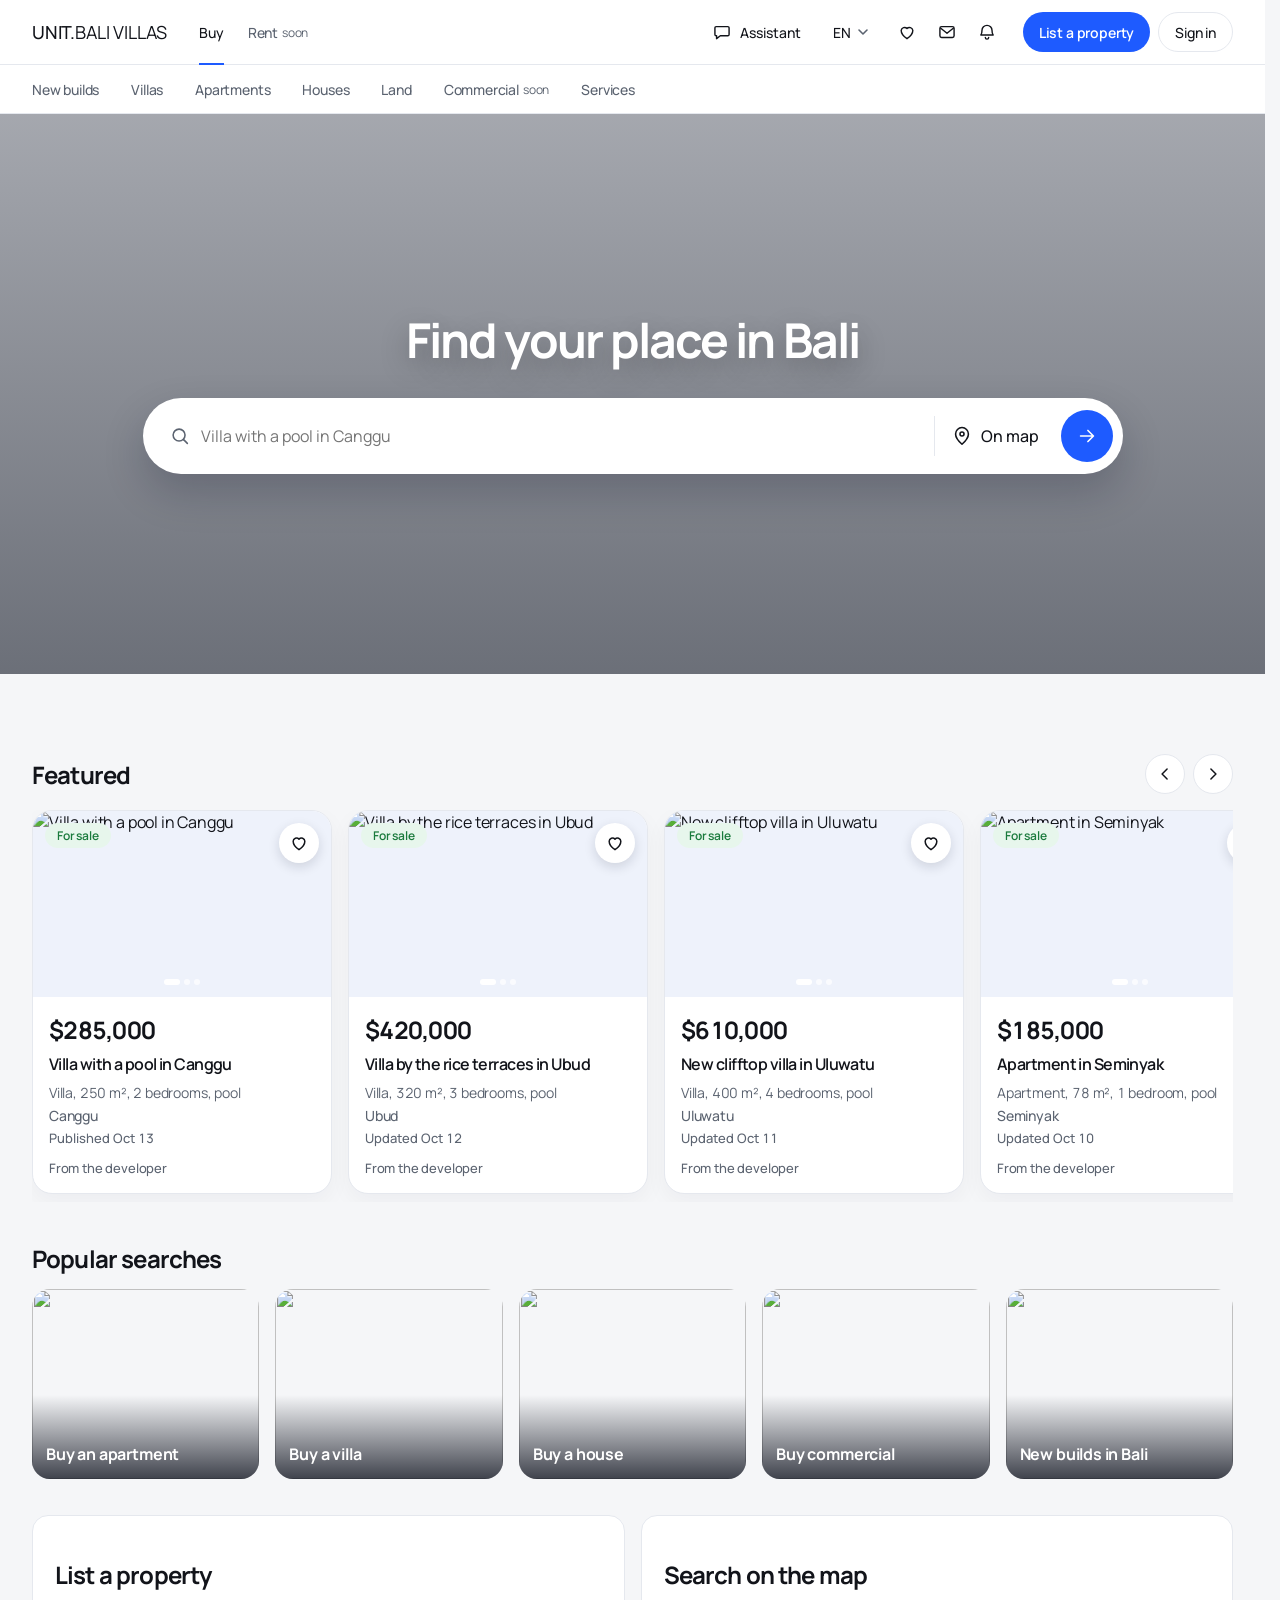
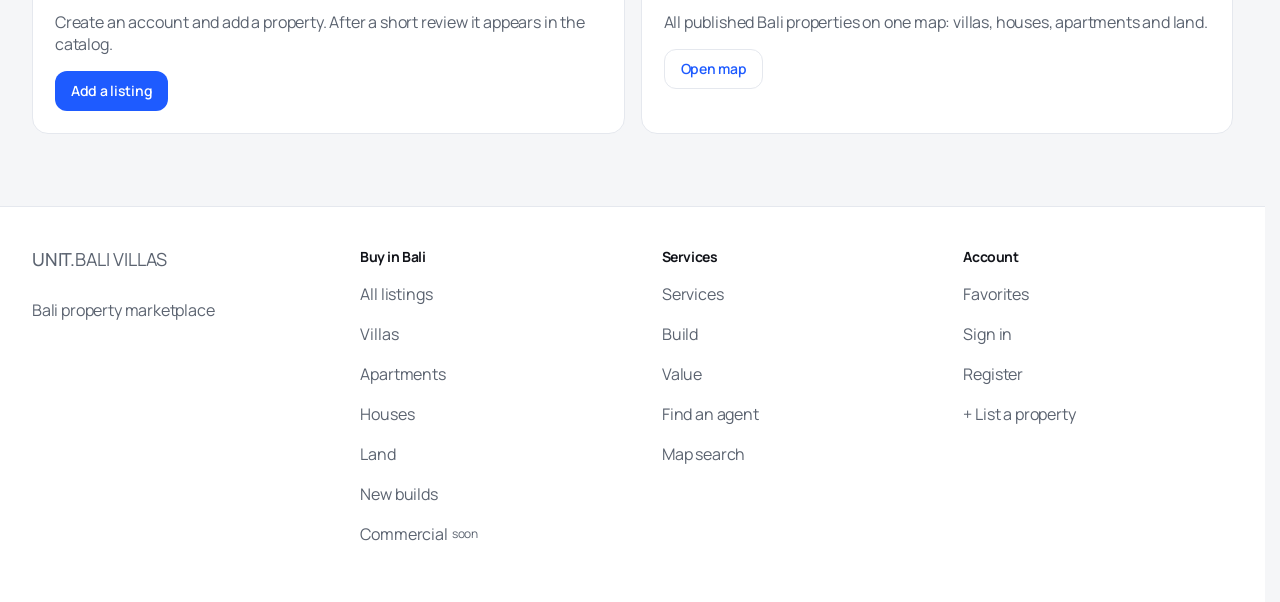
==== commit 4d0f3d8d: "Доработка всех страниц: иерархия текста, сетка 8, контраст, фокус, формы Тексты объявлений на англий" ====
--- a/index.html
+++ b/index.html
@@ -1,4 +1,4 @@
-<!DOCTYPE html><html lang="en"><head><meta name="robots" content="noindex, nofollow"><link rel="stylesheet" href="base.css"><link rel="stylesheet" href="header.css"><meta charset="utf-8"><meta name="viewport" content="width=device-width, initial-scale=1, viewport-fit=cover"><meta name="next-size-adjust" content=""><title>Bali Villas — property in Bali</title><meta name="description" content="Villas, houses, apartments and land for sale in Bali"></head><body class="__className_ebdcfe"><div hidden=""></div><header class="site-header">
+<!DOCTYPE html><html lang="en"><head><meta name="robots" content="noindex, nofollow"><link rel="stylesheet" href="base.css"><link rel="stylesheet" href="header.css"><link rel="stylesheet" href="fixes.css"><meta charset="utf-8"><meta name="viewport" content="width=device-width, initial-scale=1, viewport-fit=cover"><meta name="next-size-adjust" content=""><title>Bali Villas — property in Bali</title><meta name="description" content="Villas, houses, apartments and land for sale in Bali"></head><body class="__className_ebdcfe"><div hidden=""></div><header class="site-header">
   <div class="hdr-bar">
     <a class="hdr-logo" href="index.html" aria-label="UNIT.BALI VILLAS"><b>UNIT.</b>BALI VILLAS</a>
 
@@ -37,9 +37,9 @@
         </button>
       </div>
 
-      <a class="hdr-cta" href="/register">List a&nbsp;property</a>
+      <a class="hdr-cta" href="login.html">List a&nbsp;property</a>
 
-      <a class="hdr-signin" href="/login">Sign in</a>
+      <a class="hdr-signin" href="login.html">Sign in</a>
 
       <button type="button" class="hdr-burger" aria-expanded="false" aria-controls="hdr-sheet" aria-label="Menu">
         <svg viewBox="0 0 24 24" aria-hidden="true"><path d="M4 7h16M4 12h16M4 17h16"/></svg>
@@ -47,15 +47,15 @@
     </div>
   </div>
   <div class="hdr-sub"><div class="hdr-sub-inner"><nav class="hdr-sub-nav" aria-label="Catalog sections">
-  <a href="/catalog?construction_status=off_plan&amp;limit=60">New builds</a>
-  <a href="/catalog?property_type=villa&amp;limit=60">Villas</a>
-  <a href="/catalog?property_type=apartment&amp;limit=60">Apartments</a>
-  <a href="/catalog?property_type=house&amp;limit=60">Houses</a>
-  <a href="/catalog?property_type=land&amp;limit=60">Land</a>
-  <a href="/commercial">Commercial</a>
-  <a href="/services">Services</a>
+  <a href="catalog.html">New builds</a>
+  <a href="catalog.html">Villas</a>
+  <a href="catalog.html">Apartments</a>
+  <a href="catalog.html">Houses</a>
+  <a href="catalog.html">Land</a>
+  <a href="commercial.html">Commercial <small class="nav-soon">soon</small></a>
+  <a href="services.html">Services</a>
 </nav></div></div>
-</header><div class="home-shell"><main><section class="home-hero"><p class="home-hero-geo">Bali</p><div class="home-hero-inner"><h1>Find your place in Bali</h1><form class="search-hero"><span class="search-hero-icon" aria-hidden="true"><svg viewBox="0 0 24 24"><circle cx="11" cy="11" r="6.5" fill="none" stroke="currentColor" stroke-width="1.7"></circle><path d="m16 16 4 4" fill="none" stroke="currentColor" stroke-width="1.7" stroke-linecap="round"></path></svg></span><input placeholder="Villa with a pool in Canggu" aria-label="Search" value=""><button type="button" class="search-hero-map"><svg viewBox="0 0 24 24" aria-hidden="true"><path d="M12 21s7-6.2 7-11.2A7 7 0 0 0 5 9.8C5 14.8 12 21 12 21Z" fill="none" stroke="currentColor" stroke-width="1.7" stroke-linejoin="round"></path><circle cx="12" cy="9.8" r="2.2" fill="none" stroke="currentColor" stroke-width="1.7"></circle></svg>On map</button><button type="submit" class="search-hero-go" aria-label="Search"><svg viewBox="0 0 24 24"><path d="M5 12h12M13 6l6 6-6 6" fill="none" stroke="currentColor" stroke-width="1.8" stroke-linecap="round" stroke-linejoin="round"></path></svg></button></form><div class="hero-links"><a href="/catalog?property_type=villa&amp;limit=60">Buy a villa</a><a href="/catalog?property_type=apartment&amp;limit=60">Buy an apartment</a><a href="/catalog?property_type=house&amp;limit=60">Buy a house</a><a href="/catalog?property_type=land&amp;limit=60">Land</a><a href="/catalog?construction_status=off_plan&amp;limit=60">New builds in Bali</a></div></div></section><div class="home-body"><section class="block"><div class="block-head"><h2>Featured</h2><div class="arrows"><button type="button" aria-label="Previous">‹</button><button type="button" aria-label="Next">›</button></div></div><div class="carousel"><article class="offer offer-compact"><div class="offer-photo"><div class="offer-track" style="transform: translate3d(0%, 0px, 0px);"><div class="offer-slide"><img alt="Вилла с бассейном в Чангу" referrerpolicy="no-referrer" src="https://images.unsplash.com/photo-1613490493576-7fde63acd811?auto=format&amp;fit=crop&amp;w=1200&amp;q=70"></div><div class="offer-slide"><img alt="" referrerpolicy="no-referrer" src="https://images.unsplash.com/photo-1600596542815-ffad4c1539a9?auto=format&amp;fit=crop&amp;w=1200&amp;q=70"></div><div class="offer-slide"><img alt="" referrerpolicy="no-referrer" src="https://images.unsplash.com/photo-1600585154340-be6161a56a0c?auto=format&amp;fit=crop&amp;w=1200&amp;q=70"></div></div><button type="button" class="heart" aria-label="Save">♥</button><button type="button" class="photo-nav prev" aria-label="Previous photo"><svg viewBox="0 0 20 20" aria-hidden="true"><path d="M12.5 4.5 7 10l5.5 5.5" fill="none" stroke="currentColor" stroke-width="1.8" stroke-linecap="round" stroke-linejoin="round"></path></svg></button><button type="button" class="photo-nav next" aria-label="Next photo"><svg viewBox="0 0 20 20" aria-hidden="true"><path d="M7.5 4.5 13 10l-5.5 5.5" fill="none" stroke="currentColor" stroke-width="1.8" stroke-linecap="round" stroke-linejoin="round"></path></svg></button><span class="badge for-sale">For sale</span><span class="offer-dots" aria-hidden="true"><i class="on"></i><i class=""></i><i class=""></i></span></div><a class="offer-body" href="/listings/39487fc1-65fb-4b82-bb77-dad6bb101b48"><strong class="offer-price">$285,000</strong><h3 class="offer-title">Вилла с бассейном в Чангу</h3><p class="offer-params">Villa · 250 m² · 2 bedrooms · pool</p><p class="offer-place">Чангу</p><p class="listing-dates">Published 10/13/2026, 01:56 PM</p><p class="offer-own">From the developer</p></a></article><article class="offer offer-compact"><div class="offer-photo"><div class="offer-track" style="transform: translate3d(0%, 0px, 0px);"><div class="offer-slide"><img alt="Вилла у рисовых террас в Убуде" referrerpolicy="no-referrer" src="https://images.unsplash.com/photo-1600596542815-ffad4c1539a9?auto=format&amp;fit=crop&amp;w=1200&amp;q=70"></div><div class="offer-slide"><img alt="" referrerpolicy="no-referrer" src="https://images.unsplash.com/photo-1600585154340-be6161a56a0c?auto=format&amp;fit=crop&amp;w=1200&amp;q=70"></div><div class="offer-slide"><img alt="" referrerpolicy="no-referrer" src="https://images.unsplash.com/photo-1512917774080-9991f1c4c750?auto=format&amp;fit=crop&amp;w=1200&amp;q=70"></div></div><button type="button" class="heart" aria-label="Save">♥</button><button type="button" class="photo-nav prev" aria-label="Previous photo"><svg viewBox="0 0 20 20" aria-hidden="true"><path d="M12.5 4.5 7 10l5.5 5.5" fill="none" stroke="currentColor" stroke-width="1.8" stroke-linecap="round" stroke-linejoin="round"></path></svg></button><button type="button" class="photo-nav next" aria-label="Next photo"><svg viewBox="0 0 20 20" aria-hidden="true"><path d="M7.5 4.5 13 10l-5.5 5.5" fill="none" stroke="currentColor" stroke-width="1.8" stroke-linecap="round" stroke-linejoin="round"></path></svg></button><span class="badge for-sale">For sale</span><span class="offer-dots" aria-hidden="true"><i class="on"></i><i class=""></i><i class=""></i></span></div><a class="offer-body" href="/listings/8447a130-c3e1-4539-b4ed-bdca43344dce"><strong class="offer-price">$420,000</strong><h3 class="offer-title">Вилла у рисовых террас в Убуде</h3><p class="offer-params">Villa · 320 m² · 3 bedrooms · pool</p><p class="offer-place">Убуд</p><p class="listing-dates">Updated 10/12/2026, 01:06 PM</p><p class="offer-own">From the developer</p></a></article><article class="offer offer-compact"><div class="offer-photo"><div class="offer-track" style="transform: translate3d(0%, 0px, 0px);"><div class="offer-slide"><img alt="Новая вилла на обрыве Улувату" referrerpolicy="no-referrer" src="https://images.unsplash.com/photo-1600585154340-be6161a56a0c?auto=format&amp;fit=crop&amp;w=1200&amp;q=70"></div><div class="offer-slide"><img alt="" referrerpolicy="no-referrer" src="https://images.unsplash.com/photo-1512917774080-9991f1c4c750?auto=format&amp;fit=crop&amp;w=1200&amp;q=70"></div><div class="offer-slide"><img alt="" referrerpolicy="no-referrer" src="https://images.unsplash.com/photo-1570129477492-45c003edd2be?auto=format&amp;fit=crop&amp;w=1200&amp;q=70"></div></div><button type="button" class="heart" aria-label="Save">♥</button><button type="button" class="photo-nav prev" aria-label="Previous photo"><svg viewBox="0 0 20 20" aria-hidden="true"><path d="M12.5 4.5 7 10l5.5 5.5" fill="none" stroke="currentColor" stroke-width="1.8" stroke-linecap="round" stroke-linejoin="round"></path></svg></button><button type="button" class="photo-nav next" aria-label="Next photo"><svg viewBox="0 0 20 20" aria-hidden="true"><path d="M7.5 4.5 13 10l-5.5 5.5" fill="none" stroke="currentColor" stroke-width="1.8" stroke-linecap="round" stroke-linejoin="round"></path></svg></button><span class="badge for-sale">For sale</span><span class="offer-dots" aria-hidden="true"><i class="on"></i><i class=""></i><i class=""></i></span></div><a class="offer-body" href="/listings/8862cba1-8d5e-476a-8b28-82df194cb864"><strong class="offer-price">$610,000</strong><h3 class="offer-title">Новая вилла на обрыве Улувату</h3><p class="offer-params">Villa · 400 m² · 4 bedrooms · pool</p><p class="offer-place">Улувату</p><p class="listing-dates">Updated 10/11/2026, 12:56 PM</p><p class="offer-own">From the developer</p></a></article><article class="offer offer-compact"><div class="offer-photo"><div class="offer-track" style="transform: translate3d(0%, 0px, 0px);"><div class="offer-slide"><img alt="Квартира в Семиньяке" referrerpolicy="no-referrer" src="https://images.unsplash.com/photo-1512917774080-9991f1c4c750?auto=format&amp;fit=crop&amp;w=1200&amp;q=70"></div><div class="offer-slide"><img alt="" referrerpolicy="no-referrer" src="https://images.unsplash.com/photo-1570129477492-45c003edd2be?auto=format&amp;fit=crop&amp;w=1200&amp;q=70"></div><div class="offer-slide"><img alt="" referrerpolicy="no-referrer" src="https://images.unsplash.com/photo-1564013799919-ab600027ffc6?auto=format&amp;fit=crop&amp;w=1200&amp;q=70"></div></div><button type="button" class="heart" aria-label="Save">♥</button><button type="button" class="photo-nav prev" aria-label="Previous photo"><svg viewBox="0 0 20 20" aria-hidden="true"><path d="M12.5 4.5 7 10l5.5 5.5" fill="none" stroke="currentColor" stroke-width="1.8" stroke-linecap="round" stroke-linejoin="round"></path></svg></button><button type="button" class="photo-nav next" aria-label="Next photo"><svg viewBox="0 0 20 20" aria-hidden="true"><path d="M7.5 4.5 13 10l-5.5 5.5" fill="none" stroke="currentColor" stroke-width="1.8" stroke-linecap="round" stroke-linejoin="round"></path></svg></button><span class="badge for-sale">For sale</span><span class="offer-dots" aria-hidden="true"><i class="on"></i><i class=""></i><i class=""></i></span></div><a class="offer-body" href="/listings/44f5b615-8aaf-4067-8ea6-0ccf1cca96df"><strong class="offer-price">$185,000</strong><h3 class="offer-title">Квартира в Семиньяке</h3><p class="offer-params">Apartment · 78 m² · 1 bedroom · pool</p><p class="offer-place">Семиньяк</p><p class="listing-dates">Updated 10/10/2026, 12:46 PM</p><p class="offer-own">From the developer</p></a></article><article class="offer offer-compact"><div class="offer-photo"><div class="offer-track" style="transform: translate3d(0%, 0px, 0px);"><div class="offer-slide"><img alt="Участок в Джимбаране" referrerpolicy="no-referrer" src="https://images.unsplash.com/photo-1570129477492-45c003edd2be?auto=format&amp;fit=crop&amp;w=1200&amp;q=70"></div><div class="offer-slide"><img alt="" referrerpolicy="no-referrer" src="https://images.unsplash.com/photo-1564013799919-ab600027ffc6?auto=format&amp;fit=crop&amp;w=1200&amp;q=70"></div><div class="offer-slide"><img alt="" referrerpolicy="no-referrer" src="https://images.unsplash.com/photo-1600607687939-ce8a6c25118c?auto=format&amp;fit=crop&amp;w=1200&amp;q=70"></div></div><button type="button" class="heart" aria-label="Save">♥</button><button type="button" class="photo-nav prev" aria-label="Previous photo"><svg viewBox="0 0 20 20" aria-hidden="true"><path d="M12.5 4.5 7 10l5.5 5.5" fill="none" stroke="currentColor" stroke-width="1.8" stroke-linecap="round" stroke-linejoin="round"></path></svg></button><button type="button" class="photo-nav next" aria-label="Next photo"><svg viewBox="0 0 20 20" aria-hidden="true"><path d="M7.5 4.5 13 10l-5.5 5.5" fill="none" stroke="currentColor" stroke-width="1.8" stroke-linecap="round" stroke-linejoin="round"></path></svg></button><span class="badge for-sale">For sale</span><span class="offer-dots" aria-hidden="true"><i class="on"></i><i class=""></i><i class=""></i></span></div><a class="offer-body" href="/listings/072588c7-7500-4e74-9de4-74f9c24cabcd"><strong class="offer-price">$150,000</strong><h3 class="offer-title">Участок в Джимбаране</h3><p class="offer-params">Land · 8 are (800 m²) · plot</p><p class="offer-place">Джимбаран</p><p class="listing-dates">Updated 10/09/2026, 01:36 PM</p><p class="offer-own">From the developer</p></a></article><article class="offer offer-compact"><div class="offer-photo"><div class="offer-track" style="transform: translate3d(0%, 0px, 0px);"><div class="offer-slide"><img alt="Дом в Сануре" referrerpolicy="no-referrer" src="https://images.unsplash.com/photo-1564013799919-ab600027ffc6?auto=format&amp;fit=crop&amp;w=1200&amp;q=70"></div><div class="offer-slide"><img alt="" referrerpolicy="no-referrer" src="https://images.unsplash.com/photo-1600607687939-ce8a6c25118c?auto=format&amp;fit=crop&amp;w=1200&amp;q=70"></div><div class="offer-slide"><img alt="" referrerpolicy="no-referrer" src="https://images.unsplash.com/photo-1600210492486-724fe5c67fb0?auto=format&amp;fit=crop&amp;w=1200&amp;q=70"></div></div><button type="button" class="heart" aria-label="Save">♥</button><button type="button" class="photo-nav prev" aria-label="Previous photo"><svg viewBox="0 0 20 20" aria-hidden="true"><path d="M12.5 4.5 7 10l5.5 5.5" fill="none" stroke="currentColor" stroke-width="1.8" stroke-linecap="round" stroke-linejoin="round"></path></svg></button><button type="button" class="photo-nav next" aria-label="Next photo"><svg viewBox="0 0 20 20" aria-hidden="true"><path d="M7.5 4.5 13 10l-5.5 5.5" fill="none" stroke="currentColor" stroke-width="1.8" stroke-linecap="round" stroke-linejoin="round"></path></svg></button><span class="badge for-sale">For sale</span><span class="offer-dots" aria-hidden="true"><i class="on"></i><i class=""></i><i class=""></i></span></div><a class="offer-body" href="/listings/c3cf17c2-968d-47e9-bd3b-a221da7ccb40"><strong class="offer-price">$340,000</strong><h3 class="offer-title">Дом в Сануре</h3><p class="offer-params">House · 180 m² · 3 bedrooms</p><p class="offer-place">Санур</p><p class="listing-dates">Updated 10/08/2026, 01:27 PM</p><p class="offer-own">From the developer</p></a></article><article class="offer offer-compact"><div class="offer-photo"><div class="offer-track" style="transform: translate3d(0%, 0px, 0px);"><div class="offer-slide"><img alt="Villa with jungle view in Pererenan" referrerpolicy="no-referrer" src="https://images.unsplash.com/photo-1600607687939-ce8a6c25118c?auto=format&amp;fit=crop&amp;w=1200&amp;q=70"></div><div class="offer-slide"><img alt="" referrerpolicy="no-referrer" src="https://images.unsplash.com/photo-1600210492486-724fe5c67fb0?auto=format&amp;fit=crop&amp;w=1200&amp;q=70"></div><div class="offer-slide"><img alt="" referrerpolicy="no-referrer" src="https://images.unsplash.com/photo-1502672260266-1c1ef2d93688?auto=format&amp;fit=crop&amp;w=1200&amp;q=70"></div></div><button type="button" class="heart" aria-label="Save">♥</button><button type="button" class="photo-nav prev" aria-label="Previous photo"><svg viewBox="0 0 20 20" aria-hidden="true"><path d="M12.5 4.5 7 10l5.5 5.5" fill="none" stroke="currentColor" stroke-width="1.8" stroke-linecap="round" stroke-linejoin="round"></path></svg></button><button type="button" class="photo-nav next" aria-label="Next photo"><svg viewBox="0 0 20 20" aria-hidden="true"><path d="M7.5 4.5 13 10l-5.5 5.5" fill="none" stroke="currentColor" stroke-width="1.8" stroke-linecap="round" stroke-linejoin="round"></path></svg></button><span class="badge for-sale">For sale</span><span class="offer-dots" aria-hidden="true"><i class="on"></i><i class=""></i><i class=""></i></span></div><a class="offer-body" href="/listings/3b8ffb5d-2033-41fb-99c4-c15b008fca10"><strong class="offer-price">$365,000</strong><h3 class="offer-title">Villa with jungle view in Pererenan</h3><p class="offer-params">Villa · 280 m² · 3 bedrooms · pool</p><p class="offer-place">Pererenan</p><p class="listing-dates">Published 10/07/2026, 07:44 AM</p><p class="offer-own">From the developer</p></a></article><article class="offer offer-compact"><div class="offer-photo"><div class="offer-track" style="transform: translate3d(0%, 0px, 0px);"><div class="offer-slide"><img alt="Beachside apartment in Kuta" referrerpolicy="no-referrer" src="https://images.unsplash.com/photo-1600210492486-724fe5c67fb0?auto=format&amp;fit=crop&amp;w=1200&amp;q=70"></div><div class="offer-slide"><img alt="" referrerpolicy="no-referrer" src="https://images.unsplash.com/photo-1502672260266-1c1ef2d93688?auto=format&amp;fit=crop&amp;w=1200&amp;q=70"></div><div class="offer-slide"><img alt="" referrerpolicy="no-referrer" src="https://images.unsplash.com/photo-1600566753190-17f0baa2a6c3?auto=format&amp;fit=crop&amp;w=1200&amp;q=70"></div></div><button type="button" class="heart" aria-label="Save">♥</button><button type="button" class="photo-nav prev" aria-label="Previous photo"><svg viewBox="0 0 20 20" aria-hidden="true"><path d="M12.5 4.5 7 10l5.5 5.5" fill="none" stroke="currentColor" stroke-width="1.8" stroke-linecap="round" stroke-linejoin="round"></path></svg></button><button type="button" class="photo-nav next" aria-label="Next photo"><svg viewBox="0 0 20 20" aria-hidden="true"><path d="M7.5 4.5 13 10l-5.5 5.5" fill="none" stroke="currentColor" stroke-width="1.8" stroke-linecap="round" stroke-linejoin="round"></path></svg></button><span class="badge for-sale">For sale</span><span class="offer-dots" aria-hidden="true"><i class="on"></i><i class=""></i><i class=""></i></span></div><a class="offer-body" href="/listings/c04fc7d3-9972-4265-a304-0a8bdcac18d5"><strong class="offer-price">$128,000</strong><h3 class="offer-title">Beachside apartment in Kuta</h3><p class="offer-params">Apartment · 62 m² · 1 bedroom · pool</p><p class="offer-place">Kuta</p><p class="listing-dates">Updated 10/06/2026, 07:06 AM</p><p class="offer-own">From the developer</p></a></article><article class="offer offer-compact"><div class="offer-photo"><div class="offer-track" style="transform: translate3d(0%, 0px, 0px);"><div class="offer-slide"><img alt="Family house in Berawa" referrerpolicy="no-referrer" src="https://images.unsplash.com/photo-1502672260266-1c1ef2d93688?auto=format&amp;fit=crop&amp;w=1200&amp;q=70"></div><div class="offer-slide"><img alt="" referrerpolicy="no-referrer" src="https://images.unsplash.com/photo-1600566753190-17f0baa2a6c3?auto=format&amp;fit=crop&amp;w=1200&amp;q=70"></div><div class="offer-slide"><img alt="" referrerpolicy="no-referrer" src="https://images.unsplash.com/photo-1600585154526-990dced4db0d?auto=format&amp;fit=crop&amp;w=1200&amp;q=70"></div></div><button type="button" class="heart" aria-label="Save">♥</button><button type="button" class="photo-nav prev" aria-label="Previous photo"><svg viewBox="0 0 20 20" aria-hidden="true"><path d="M12.5 4.5 7 10l5.5 5.5" fill="none" stroke="currentColor" stroke-width="1.8" stroke-linecap="round" stroke-linejoin="round"></path></svg></button><button type="button" class="photo-nav next" aria-label="Next photo"><svg viewBox="0 0 20 20" aria-hidden="true"><path d="M7.5 4.5 13 10l-5.5 5.5" fill="none" stroke="currentColor" stroke-width="1.8" stroke-linecap="round" stroke-linejoin="round"></path></svg></button><span class="badge for-sale">For sale</span><span class="offer-dots" aria-hidden="true"><i class="on"></i><i class=""></i><i class=""></i></span></div><a class="offer-body" href="/listings/c787aac3-776a-4ae8-a540-321b963d35c6"><strong class="offer-price">$275,000</strong><h3 class="offer-title">Family house in Berawa</h3><p class="offer-params">House · 210 m² · 4 bedrooms · pool</p><p class="offer-place">Berawa</p><p class="listing-dates">Updated 10/05/2026, 07:56 AM</p><p class="offer-own">From the developer</p></a></article><article class="offer offer-compact"><div class="offer-photo"><div class="offer-track" style="transform: translate3d(0%, 0px, 0px);"><div class="offer-slide"><img alt="Вилла Island Homes у Echo Beach" referrerpolicy="no-referrer" src="https://images.unsplash.com/photo-1613490493576-7fde63acd811?auto=format&amp;fit=crop&amp;w=1200&amp;q=70"></div><div class="offer-slide"><img alt="" referrerpolicy="no-referrer" src="https://images.unsplash.com/photo-1600596542815-ffad4c1539a9?auto=format&amp;fit=crop&amp;w=1200&amp;q=70"></div><div class="offer-slide"><img alt="" referrerpolicy="no-referrer" src="https://images.unsplash.com/photo-1600585154340-be6161a56a0c?auto=format&amp;fit=crop&amp;w=1200&amp;q=70"></div></div><button type="button" class="heart" aria-label="Save">♥</button><button type="button" class="photo-nav prev" aria-label="Previous photo"><svg viewBox="0 0 20 20" aria-hidden="true"><path d="M12.5 4.5 7 10l5.5 5.5" fill="none" stroke="currentColor" stroke-width="1.8" stroke-linecap="round" stroke-linejoin="round"></path></svg></button><button type="button" class="photo-nav next" aria-label="Next photo"><svg viewBox="0 0 20 20" aria-hidden="true"><path d="M7.5 4.5 13 10l-5.5 5.5" fill="none" stroke="currentColor" stroke-width="1.8" stroke-linecap="round" stroke-linejoin="round"></path></svg></button><span class="badge for-sale">For sale</span><span class="offer-dots" aria-hidden="true"><i class="on"></i><i class=""></i><i class=""></i></span></div><a class="offer-body" href="/listings/3219e46e-b463-45cb-958f-90d2a3855123"><strong class="offer-price">$389,000</strong><h3 class="offer-title">Вилла Island Homes у Echo Beach</h3><p class="offer-params">Villa · 3 bedrooms · pool</p><p class="offer-place">Чангу</p><p class="listing-dates">Published 10/04/2026, 10:47 AM</p><p class="offer-own">Island Homes</p></a></article><article class="offer offer-compact"><div class="offer-photo"><div class="offer-track" style="transform: translate3d(0%, 0px, 0px);"><div class="offer-slide"><img alt="Off-plan villa in Ungasan" referrerpolicy="no-referrer" src="https://images.unsplash.com/photo-1600566753190-17f0baa2a6c3?auto=format&amp;fit=crop&amp;w=1200&amp;q=70"></div><div class="offer-slide"><img alt="" referrerpolicy="no-referrer" src="https://images.unsplash.com/photo-1600585154526-990dced4db0d?auto=format&amp;fit=crop&amp;w=1200&amp;q=70"></div><div class="offer-slide"><img alt="" referrerpolicy="no-referrer" src="https://images.unsplash.com/photo-1600573472592-401b489a3cdc?auto=format&amp;fit=crop&amp;w=1200&amp;q=70"></div></div><button type="button" class="heart" aria-label="Save">♥</button><button type="button" class="photo-nav prev" aria-label="Previous photo"><svg viewBox="0 0 20 20" aria-hidden="true"><path d="M12.5 4.5 7 10l5.5 5.5" fill="none" stroke="currentColor" stroke-width="1.8" stroke-linecap="round" stroke-linejoin="round"></path></svg></button><button type="button" class="photo-nav next" aria-label="Next photo"><svg viewBox="0 0 20 20" aria-hidden="true"><path d="M7.5 4.5 13 10l-5.5 5.5" fill="none" stroke="currentColor" stroke-width="1.8" stroke-linecap="round" stroke-linejoin="round"></path></svg></button><span class="badge for-sale">For sale</span><span class="offer-dots" aria-hidden="true"><i class="on"></i><i class=""></i><i class=""></i></span></div><a class="offer-body" href="/listings/50679ae2-cea8-464e-be5c-2f1e6363b40f"><strong class="offer-price">$540,000</strong><h3 class="offer-title">Off-plan villa in Ungasan</h3><p class="offer-params">Villa · 360 m² · 4 bedrooms · pool</p><p class="offer-place">Ungasan</p><p class="listing-dates">Updated 10/04/2026, 06:46 AM</p><p class="offer-own">From the developer</p></a></article><article class="offer offer-compact"><div class="offer-photo"><div class="offer-track" style="transform: translate3d(0%, 0px, 0px);"><div class="offer-slide"><img alt="Дом с садом в Умаласе" referrerpolicy="no-referrer" src="https://images.unsplash.com/photo-1613490493576-7fde63acd811?auto=format&amp;fit=crop&amp;w=1200&amp;q=70"></div><div class="offer-slide"><img alt="" referrerpolicy="no-referrer" src="https://images.unsplash.com/photo-1600596542815-ffad4c1539a9?auto=format&amp;fit=crop&amp;w=1200&amp;q=70"></div><div class="offer-slide"><img alt="" referrerpolicy="no-referrer" src="https://images.unsplash.com/photo-1600585154340-be6161a56a0c?auto=format&amp;fit=crop&amp;w=1200&amp;q=70"></div></div><button type="button" class="heart" aria-label="Save">♥</button><button type="button" class="photo-nav prev" aria-label="Previous photo"><svg viewBox="0 0 20 20" aria-hidden="true"><path d="M12.5 4.5 7 10l5.5 5.5" fill="none" stroke="currentColor" stroke-width="1.8" stroke-linecap="round" stroke-linejoin="round"></path></svg></button><button type="button" class="photo-nav next" aria-label="Next photo"><svg viewBox="0 0 20 20" aria-hidden="true"><path d="M7.5 4.5 13 10l-5.5 5.5" fill="none" stroke="currentColor" stroke-width="1.8" stroke-linecap="round" stroke-linejoin="round"></path></svg></button><span class="badge for-sale">For sale</span><span class="offer-dots" aria-hidden="true"><i class="on"></i><i class=""></i><i class=""></i></span></div><a class="offer-body" href="/listings/52686873-e6ec-4743-891d-c9ec68dff772"><strong class="offer-price">$255,000</strong><h3 class="offer-title">Дом с садом в Умаласе</h3><p class="offer-params">House · 3 bedrooms</p><p class="offer-place">Умалас</p><p class="listing-dates">Updated 10/03/2026, 09:24 AM</p><p class="offer-own">Island Homes</p></a></article></div></section><section class="block"><h2>Popular searches</h2><div class="popular"><a class="popular-card" href="/catalog?property_type=apartment&amp;limit=60"><img alt="" src="https://images.unsplash.com/photo-1502672260266-1c1ef2d93688?auto=format&amp;fit=crop&amp;w=900&amp;q=70"><span>Buy an apartment</span></a><a class="popular-card" href="/catalog?property_type=villa&amp;limit=60"><img alt="" src="https://images.unsplash.com/photo-1613490493576-7fde63acd811?auto=format&amp;fit=crop&amp;w=900&amp;q=70"><span>Buy a villa</span></a><a class="popular-card" href="/catalog?property_type=house&amp;limit=60"><img alt="" src="https://images.unsplash.com/photo-1564013799919-ab600027ffc6?auto=format&amp;fit=crop&amp;w=900&amp;q=70"><span>Buy a house</span></a><a class="popular-card" href="/commercial"><img alt="" src="https://images.unsplash.com/photo-1486406146926-c627a92ad1ab?auto=format&amp;fit=crop&amp;w=900&amp;q=70"><span>Buy commercial</span></a><a class="popular-card" href="/catalog?construction_status=off_plan&amp;limit=60"><img alt="" src="https://images.unsplash.com/photo-1503387762-592deb58ef4e?auto=format&amp;fit=crop&amp;w=900&amp;q=70"><span>New builds in Bali</span></a></div></section><section class="cta-row"><article><h2>List a property</h2><p>Create an account and add a property. After a short review it appears in the catalog.</p><a class="btn" href="/register">Add a listing</a></article><article><h2>Search on the map</h2><p>All published Bali properties on one map: villas, houses, apartments and land.</p><a class="btn btn-line" href="/catalog?view=map&amp;limit=60">Open map</a></article></section></div></main></div><footer class="site-footer"><div class="footer-inner"><div class="footer-brand"><a class="logo" aria-label="Unit. Bali Villas" href="/"><span class="logo-mark" aria-hidden="true"><svg viewBox="0 0 40 40"><rect width="40" height="40" rx="11" fill="currentColor"></rect><path d="M7.5 19.8 20 8.6 32.5 19.8" fill="none" stroke="#fff" stroke-width="2.1" stroke-linejoin="round"></path><path d="M12.4 19.5V29.6h15.2V19.5" fill="none" stroke="#fff" stroke-width="2.1" stroke-linejoin="round"></path><path d="M17.4 29.6v-6.6h5.2v6.6" fill="none" stroke="#fff" stroke-width="1.9" stroke-linejoin="round"></path><path d="M9 32.4h22" fill="none" stroke="#c9d7ff" stroke-width="1.8" stroke-linecap="round"></path></svg></span><span class="logo-text"><em>Unit.</em> Bali Villas</span></a><p>Bali property marketplace</p></div><nav aria-label="Buy in Bali"><h2>Buy in Bali</h2><a href="/catalog?limit=60">All listings</a><a href="/catalog?property_type=villa&amp;limit=60">Villas</a><a href="/catalog?property_type=apartment&amp;limit=60">Apartments</a><a href="/catalog?property_type=house&amp;limit=60">Houses</a><a href="/catalog?property_type=land&amp;limit=60">Land</a><a href="/catalog?construction_status=off_plan&amp;limit=60">New builds</a><a href="/commercial">Commercial</a></nav><nav aria-label="Services"><h2>Services</h2><a href="/services">Services</a><a href="/services#build">Build</a><a href="/services#estimate">Value</a><a href="/services#realtor">Find an agent</a><a href="/catalog?view=map&amp;limit=60">Map search</a></nav><nav aria-label="Account"><h2>Account</h2><a href="/favorites">Favorites</a><a href="/login">Sign in</a><a href="/register">Register</a><a href="/register">+ List a property</a></nav></div></footer><next-route-announcer style="position: absolute;"></next-route-announcer><div class="hdr-sheet" id="hdr-sheet" role="dialog" aria-modal="true" aria-label="Menu" hidden>
+</header><div class="home-shell"><main><section class="home-hero"><div class="home-hero-inner"><h1>Find your place in Bali</h1><form class="search-hero"><span class="search-hero-icon" aria-hidden="true"><svg viewBox="0 0 24 24"><circle cx="11" cy="11" r="6.5" fill="none" stroke="currentColor" stroke-width="1.7"></circle><path d="m16 16 4 4" fill="none" stroke="currentColor" stroke-width="1.7" stroke-linecap="round"></path></svg></span><input placeholder="Villa with a pool in Canggu" aria-label="Search" value=""><button type="button" class="search-hero-map"><svg viewBox="0 0 24 24" aria-hidden="true"><path d="M12 21s7-6.2 7-11.2A7 7 0 0 0 5 9.8C5 14.8 12 21 12 21Z" fill="none" stroke="currentColor" stroke-width="1.7" stroke-linejoin="round"></path><circle cx="12" cy="9.8" r="2.2" fill="none" stroke="currentColor" stroke-width="1.7"></circle></svg>On map</button><button type="submit" class="search-hero-go" aria-label="Search"><svg viewBox="0 0 24 24"><path d="M5 12h12M13 6l6 6-6 6" fill="none" stroke="currentColor" stroke-width="1.8" stroke-linecap="round" stroke-linejoin="round"></path></svg></button></form></div></section><div class="home-body"><section class="block"><div class="block-head"><h2>Featured</h2><div class="arrows"><button type="button" aria-label="Previous"><svg viewBox="0 0 24 24" aria-hidden="true"><path d="m14.5 6-6 6 6 6"/></svg></button><button type="button" aria-label="Next"><svg viewBox="0 0 24 24" aria-hidden="true"><path d="m9.5 6 6 6-6 6"/></svg></button></div></div><div class="carousel"><article class="offer offer-compact"><div class="offer-photo"><div class="offer-track" style="transform: translate3d(0%, 0px, 0px);"><div class="offer-slide"><img alt="Villa with a pool in Canggu" referrerpolicy="no-referrer" src="https://images.unsplash.com/photo-1613490493576-7fde63acd811?auto=format&amp;fit=crop&amp;w=1200&amp;q=70"></div><div class="offer-slide"><img alt="" referrerpolicy="no-referrer" src="https://images.unsplash.com/photo-1600596542815-ffad4c1539a9?auto=format&amp;fit=crop&amp;w=1200&amp;q=70"></div><div class="offer-slide"><img alt="" referrerpolicy="no-referrer" src="https://images.unsplash.com/photo-1600585154340-be6161a56a0c?auto=format&amp;fit=crop&amp;w=1200&amp;q=70"></div></div><button type="button" class="heart" aria-label="Save to favorites" aria-pressed="false"><svg viewBox="0 0 24 24" aria-hidden="true"><path d="M12 20s-7-4.4-7-10a4 4 0 0 1 7-2.6A4 4 0 0 1 19 10c0 5.6-7 10-7 10Z"/></svg></button><button type="button" class="photo-nav prev" aria-label="Previous photo"><svg viewBox="0 0 20 20" aria-hidden="true"><path d="M12.5 4.5 7 10l5.5 5.5" fill="none" stroke="currentColor" stroke-width="1.8" stroke-linecap="round" stroke-linejoin="round"></path></svg></button><button type="button" class="photo-nav next" aria-label="Next photo"><svg viewBox="0 0 20 20" aria-hidden="true"><path d="M7.5 4.5 13 10l-5.5 5.5" fill="none" stroke="currentColor" stroke-width="1.8" stroke-linecap="round" stroke-linejoin="round"></path></svg></button><span class="badge for-sale">For sale</span><span class="offer-dots" aria-hidden="true"><i class="on"></i><i class=""></i><i class=""></i></span></div><a class="offer-body" href="listing.html"><strong class="offer-price">$285,000</strong><h3 class="offer-title">Villa with a pool in Canggu</h3><p class="offer-params">Villa, 250 m², 2 bedrooms, pool</p><p class="offer-place">Canggu</p><p class="listing-dates">Published Oct 13</p><p class="offer-own">From the developer</p></a></article><article class="offer offer-compact"><div class="offer-photo"><div class="offer-track" style="transform: translate3d(0%, 0px, 0px);"><div class="offer-slide"><img alt="Villa by the rice terraces in Ubud" referrerpolicy="no-referrer" src="https://images.unsplash.com/photo-1600596542815-ffad4c1539a9?auto=format&amp;fit=crop&amp;w=1200&amp;q=70"></div><div class="offer-slide"><img alt="" referrerpolicy="no-referrer" src="https://images.unsplash.com/photo-1600585154340-be6161a56a0c?auto=format&amp;fit=crop&amp;w=1200&amp;q=70"></div><div class="offer-slide"><img alt="" referrerpolicy="no-referrer" src="https://images.unsplash.com/photo-1512917774080-9991f1c4c750?auto=format&amp;fit=crop&amp;w=1200&amp;q=70"></div></div><button type="button" class="heart" aria-label="Save to favorites" aria-pressed="false"><svg viewBox="0 0 24 24" aria-hidden="true"><path d="M12 20s-7-4.4-7-10a4 4 0 0 1 7-2.6A4 4 0 0 1 19 10c0 5.6-7 10-7 10Z"/></svg></button><button type="button" class="photo-nav prev" aria-label="Previous photo"><svg viewBox="0 0 20 20" aria-hidden="true"><path d="M12.5 4.5 7 10l5.5 5.5" fill="none" stroke="currentColor" stroke-width="1.8" stroke-linecap="round" stroke-linejoin="round"></path></svg></button><button type="button" class="photo-nav next" aria-label="Next photo"><svg viewBox="0 0 20 20" aria-hidden="true"><path d="M7.5 4.5 13 10l-5.5 5.5" fill="none" stroke="currentColor" stroke-width="1.8" stroke-linecap="round" stroke-linejoin="round"></path></svg></button><span class="badge for-sale">For sale</span><span class="offer-dots" aria-hidden="true"><i class="on"></i><i class=""></i><i class=""></i></span></div><a class="offer-body" href="listing.html"><strong class="offer-price">$420,000</strong><h3 class="offer-title">Villa by the rice terraces in Ubud</h3><p class="offer-params">Villa, 320 m², 3 bedrooms, pool</p><p class="offer-place">Ubud</p><p class="listing-dates">Updated Oct 12</p><p class="offer-own">From the developer</p></a></article><article class="offer offer-compact"><div class="offer-photo"><div class="offer-track" style="transform: translate3d(0%, 0px, 0px);"><div class="offer-slide"><img alt="New clifftop villa in Uluwatu" referrerpolicy="no-referrer" src="https://images.unsplash.com/photo-1600585154340-be6161a56a0c?auto=format&amp;fit=crop&amp;w=1200&amp;q=70"></div><div class="offer-slide"><img alt="" referrerpolicy="no-referrer" src="https://images.unsplash.com/photo-1512917774080-9991f1c4c750?auto=format&amp;fit=crop&amp;w=1200&amp;q=70"></div><div class="offer-slide"><img alt="" referrerpolicy="no-referrer" src="https://images.unsplash.com/photo-1570129477492-45c003edd2be?auto=format&amp;fit=crop&amp;w=1200&amp;q=70"></div></div><button type="button" class="heart" aria-label="Save to favorites" aria-pressed="false"><svg viewBox="0 0 24 24" aria-hidden="true"><path d="M12 20s-7-4.4-7-10a4 4 0 0 1 7-2.6A4 4 0 0 1 19 10c0 5.6-7 10-7 10Z"/></svg></button><button type="button" class="photo-nav prev" aria-label="Previous photo"><svg viewBox="0 0 20 20" aria-hidden="true"><path d="M12.5 4.5 7 10l5.5 5.5" fill="none" stroke="currentColor" stroke-width="1.8" stroke-linecap="round" stroke-linejoin="round"></path></svg></button><button type="button" class="photo-nav next" aria-label="Next photo"><svg viewBox="0 0 20 20" aria-hidden="true"><path d="M7.5 4.5 13 10l-5.5 5.5" fill="none" stroke="currentColor" stroke-width="1.8" stroke-linecap="round" stroke-linejoin="round"></path></svg></button><span class="badge for-sale">For sale</span><span class="offer-dots" aria-hidden="true"><i class="on"></i><i class=""></i><i class=""></i></span></div><a class="offer-body" href="listing.html"><strong class="offer-price">$610,000</strong><h3 class="offer-title">New clifftop villa in Uluwatu</h3><p class="offer-params">Villa, 400 m², 4 bedrooms, pool</p><p class="offer-place">Uluwatu</p><p class="listing-dates">Updated Oct 11</p><p class="offer-own">From the developer</p></a></article><article class="offer offer-compact"><div class="offer-photo"><div class="offer-track" style="transform: translate3d(0%, 0px, 0px);"><div class="offer-slide"><img alt="Apartment in Seminyak" referrerpolicy="no-referrer" src="https://images.unsplash.com/photo-1512917774080-9991f1c4c750?auto=format&amp;fit=crop&amp;w=1200&amp;q=70"></div><div class="offer-slide"><img alt="" referrerpolicy="no-referrer" src="https://images.unsplash.com/photo-1570129477492-45c003edd2be?auto=format&amp;fit=crop&amp;w=1200&amp;q=70"></div><div class="offer-slide"><img alt="" referrerpolicy="no-referrer" src="https://images.unsplash.com/photo-1564013799919-ab600027ffc6?auto=format&amp;fit=crop&amp;w=1200&amp;q=70"></div></div><button type="button" class="heart" aria-label="Save to favorites" aria-pressed="false"><svg viewBox="0 0 24 24" aria-hidden="true"><path d="M12 20s-7-4.4-7-10a4 4 0 0 1 7-2.6A4 4 0 0 1 19 10c0 5.6-7 10-7 10Z"/></svg></button><button type="button" class="photo-nav prev" aria-label="Previous photo"><svg viewBox="0 0 20 20" aria-hidden="true"><path d="M12.5 4.5 7 10l5.5 5.5" fill="none" stroke="currentColor" stroke-width="1.8" stroke-linecap="round" stroke-linejoin="round"></path></svg></button><button type="button" class="photo-nav next" aria-label="Next photo"><svg viewBox="0 0 20 20" aria-hidden="true"><path d="M7.5 4.5 13 10l-5.5 5.5" fill="none" stroke="currentColor" stroke-width="1.8" stroke-linecap="round" stroke-linejoin="round"></path></svg></button><span class="badge for-sale">For sale</span><span class="offer-dots" aria-hidden="true"><i class="on"></i><i class=""></i><i class=""></i></span></div><a class="offer-body" href="listing.html"><strong class="offer-price">$185,000</strong><h3 class="offer-title">Apartment in Seminyak</h3><p class="offer-params">Apartment, 78 m², 1 bedroom, pool</p><p class="offer-place">Seminyak</p><p class="listing-dates">Updated Oct 10</p><p class="offer-own">From the developer</p></a></article><article class="offer offer-compact"><div class="offer-photo"><div class="offer-track" style="transform: translate3d(0%, 0px, 0px);"><div class="offer-slide"><img alt="Land plot in Jimbaran" referrerpolicy="no-referrer" src="https://images.unsplash.com/photo-1570129477492-45c003edd2be?auto=format&amp;fit=crop&amp;w=1200&amp;q=70"></div><div class="offer-slide"><img alt="" referrerpolicy="no-referrer" src="https://images.unsplash.com/photo-1564013799919-ab600027ffc6?auto=format&amp;fit=crop&amp;w=1200&amp;q=70"></div><div class="offer-slide"><img alt="" referrerpolicy="no-referrer" src="https://images.unsplash.com/photo-1600607687939-ce8a6c25118c?auto=format&amp;fit=crop&amp;w=1200&amp;q=70"></div></div><button type="button" class="heart" aria-label="Save to favorites" aria-pressed="false"><svg viewBox="0 0 24 24" aria-hidden="true"><path d="M12 20s-7-4.4-7-10a4 4 0 0 1 7-2.6A4 4 0 0 1 19 10c0 5.6-7 10-7 10Z"/></svg></button><button type="button" class="photo-nav prev" aria-label="Previous photo"><svg viewBox="0 0 20 20" aria-hidden="true"><path d="M12.5 4.5 7 10l5.5 5.5" fill="none" stroke="currentColor" stroke-width="1.8" stroke-linecap="round" stroke-linejoin="round"></path></svg></button><button type="button" class="photo-nav next" aria-label="Next photo"><svg viewBox="0 0 20 20" aria-hidden="true"><path d="M7.5 4.5 13 10l-5.5 5.5" fill="none" stroke="currentColor" stroke-width="1.8" stroke-linecap="round" stroke-linejoin="round"></path></svg></button><span class="badge for-sale">For sale</span><span class="offer-dots" aria-hidden="true"><i class="on"></i><i class=""></i><i class=""></i></span></div><a class="offer-body" href="listing.html"><strong class="offer-price">$150,000</strong><h3 class="offer-title">Land plot in Jimbaran</h3><p class="offer-params">Land, 800 m², plot</p><p class="offer-place">Jimbaran</p><p class="listing-dates">Updated Oct 9</p><p class="offer-own">From the developer</p></a></article><article class="offer offer-compact"><div class="offer-photo"><div class="offer-track" style="transform: translate3d(0%, 0px, 0px);"><div class="offer-slide"><img alt="House in Sanur" referrerpolicy="no-referrer" src="https://images.unsplash.com/photo-1564013799919-ab600027ffc6?auto=format&amp;fit=crop&amp;w=1200&amp;q=70"></div><div class="offer-slide"><img alt="" referrerpolicy="no-referrer" src="https://images.unsplash.com/photo-1600607687939-ce8a6c25118c?auto=format&amp;fit=crop&amp;w=1200&amp;q=70"></div><div class="offer-slide"><img alt="" referrerpolicy="no-referrer" src="https://images.unsplash.com/photo-1600210492486-724fe5c67fb0?auto=format&amp;fit=crop&amp;w=1200&amp;q=70"></div></div><button type="button" class="heart" aria-label="Save to favorites" aria-pressed="false"><svg viewBox="0 0 24 24" aria-hidden="true"><path d="M12 20s-7-4.4-7-10a4 4 0 0 1 7-2.6A4 4 0 0 1 19 10c0 5.6-7 10-7 10Z"/></svg></button><button type="button" class="photo-nav prev" aria-label="Previous photo"><svg viewBox="0 0 20 20" aria-hidden="true"><path d="M12.5 4.5 7 10l5.5 5.5" fill="none" stroke="currentColor" stroke-width="1.8" stroke-linecap="round" stroke-linejoin="round"></path></svg></button><button type="button" class="photo-nav next" aria-label="Next photo"><svg viewBox="0 0 20 20" aria-hidden="true"><path d="M7.5 4.5 13 10l-5.5 5.5" fill="none" stroke="currentColor" stroke-width="1.8" stroke-linecap="round" stroke-linejoin="round"></path></svg></button><span class="badge for-sale">For sale</span><span class="offer-dots" aria-hidden="true"><i class="on"></i><i class=""></i><i class=""></i></span></div><a class="offer-body" href="listing.html"><strong class="offer-price">$340,000</strong><h3 class="offer-title">House in Sanur</h3><p class="offer-params">House, 180 m², 3 bedrooms</p><p class="offer-place">Sanur</p><p class="listing-dates">Updated Oct 8</p><p class="offer-own">From the developer</p></a></article><article class="offer offer-compact"><div class="offer-photo"><div class="offer-track" style="transform: translate3d(0%, 0px, 0px);"><div class="offer-slide"><img alt="Villa with jungle view in Pererenan" referrerpolicy="no-referrer" src="https://images.unsplash.com/photo-1600607687939-ce8a6c25118c?auto=format&amp;fit=crop&amp;w=1200&amp;q=70"></div><div class="offer-slide"><img alt="" referrerpolicy="no-referrer" src="https://images.unsplash.com/photo-1600210492486-724fe5c67fb0?auto=format&amp;fit=crop&amp;w=1200&amp;q=70"></div><div class="offer-slide"><img alt="" referrerpolicy="no-referrer" src="https://images.unsplash.com/photo-1502672260266-1c1ef2d93688?auto=format&amp;fit=crop&amp;w=1200&amp;q=70"></div></div><button type="button" class="heart" aria-label="Save to favorites" aria-pressed="false"><svg viewBox="0 0 24 24" aria-hidden="true"><path d="M12 20s-7-4.4-7-10a4 4 0 0 1 7-2.6A4 4 0 0 1 19 10c0 5.6-7 10-7 10Z"/></svg></button><button type="button" class="photo-nav prev" aria-label="Previous photo"><svg viewBox="0 0 20 20" aria-hidden="true"><path d="M12.5 4.5 7 10l5.5 5.5" fill="none" stroke="currentColor" stroke-width="1.8" stroke-linecap="round" stroke-linejoin="round"></path></svg></button><button type="button" class="photo-nav next" aria-label="Next photo"><svg viewBox="0 0 20 20" aria-hidden="true"><path d="M7.5 4.5 13 10l-5.5 5.5" fill="none" stroke="currentColor" stroke-width="1.8" stroke-linecap="round" stroke-linejoin="round"></path></svg></button><span class="badge for-sale">For sale</span><span class="offer-dots" aria-hidden="true"><i class="on"></i><i class=""></i><i class=""></i></span></div><a class="offer-body" href="listing.html"><strong class="offer-price">$365,000</strong><h3 class="offer-title">Villa with jungle view in Pererenan</h3><p class="offer-params">Villa, 280 m², 3 bedrooms, pool</p><p class="offer-place">Pererenan</p><p class="listing-dates">Published Oct 7</p><p class="offer-own">From the developer</p></a></article><article class="offer offer-compact"><div class="offer-photo"><div class="offer-track" style="transform: translate3d(0%, 0px, 0px);"><div class="offer-slide"><img alt="Beachside apartment in Kuta" referrerpolicy="no-referrer" src="https://images.unsplash.com/photo-1600210492486-724fe5c67fb0?auto=format&amp;fit=crop&amp;w=1200&amp;q=70"></div><div class="offer-slide"><img alt="" referrerpolicy="no-referrer" src="https://images.unsplash.com/photo-1502672260266-1c1ef2d93688?auto=format&amp;fit=crop&amp;w=1200&amp;q=70"></div><div class="offer-slide"><img alt="" referrerpolicy="no-referrer" src="https://images.unsplash.com/photo-1600566753190-17f0baa2a6c3?auto=format&amp;fit=crop&amp;w=1200&amp;q=70"></div></div><button type="button" class="heart" aria-label="Save to favorites" aria-pressed="false"><svg viewBox="0 0 24 24" aria-hidden="true"><path d="M12 20s-7-4.4-7-10a4 4 0 0 1 7-2.6A4 4 0 0 1 19 10c0 5.6-7 10-7 10Z"/></svg></button><button type="button" class="photo-nav prev" aria-label="Previous photo"><svg viewBox="0 0 20 20" aria-hidden="true"><path d="M12.5 4.5 7 10l5.5 5.5" fill="none" stroke="currentColor" stroke-width="1.8" stroke-linecap="round" stroke-linejoin="round"></path></svg></button><button type="button" class="photo-nav next" aria-label="Next photo"><svg viewBox="0 0 20 20" aria-hidden="true"><path d="M7.5 4.5 13 10l-5.5 5.5" fill="none" stroke="currentColor" stroke-width="1.8" stroke-linecap="round" stroke-linejoin="round"></path></svg></button><span class="badge for-sale">For sale</span><span class="offer-dots" aria-hidden="true"><i class="on"></i><i class=""></i><i class=""></i></span></div><a class="offer-body" href="listing.html"><strong class="offer-price">$128,000</strong><h3 class="offer-title">Beachside apartment in Kuta</h3><p class="offer-params">Apartment, 62 m², 1 bedroom, pool</p><p class="offer-place">Kuta</p><p class="listing-dates">Updated Oct 6</p><p class="offer-own">From the developer</p></a></article><article class="offer offer-compact"><div class="offer-photo"><div class="offer-track" style="transform: translate3d(0%, 0px, 0px);"><div class="offer-slide"><img alt="Family house in Berawa" referrerpolicy="no-referrer" src="https://images.unsplash.com/photo-1502672260266-1c1ef2d93688?auto=format&amp;fit=crop&amp;w=1200&amp;q=70"></div><div class="offer-slide"><img alt="" referrerpolicy="no-referrer" src="https://images.unsplash.com/photo-1600566753190-17f0baa2a6c3?auto=format&amp;fit=crop&amp;w=1200&amp;q=70"></div><div class="offer-slide"><img alt="" referrerpolicy="no-referrer" src="https://images.unsplash.com/photo-1600585154526-990dced4db0d?auto=format&amp;fit=crop&amp;w=1200&amp;q=70"></div></div><button type="button" class="heart" aria-label="Save to favorites" aria-pressed="false"><svg viewBox="0 0 24 24" aria-hidden="true"><path d="M12 20s-7-4.4-7-10a4 4 0 0 1 7-2.6A4 4 0 0 1 19 10c0 5.6-7 10-7 10Z"/></svg></button><button type="button" class="photo-nav prev" aria-label="Previous photo"><svg viewBox="0 0 20 20" aria-hidden="true"><path d="M12.5 4.5 7 10l5.5 5.5" fill="none" stroke="currentColor" stroke-width="1.8" stroke-linecap="round" stroke-linejoin="round"></path></svg></button><button type="button" class="photo-nav next" aria-label="Next photo"><svg viewBox="0 0 20 20" aria-hidden="true"><path d="M7.5 4.5 13 10l-5.5 5.5" fill="none" stroke="currentColor" stroke-width="1.8" stroke-linecap="round" stroke-linejoin="round"></path></svg></button><span class="badge for-sale">For sale</span><span class="offer-dots" aria-hidden="true"><i class="on"></i><i class=""></i><i class=""></i></span></div><a class="offer-body" href="listing.html"><strong class="offer-price">$275,000</strong><h3 class="offer-title">Family house in Berawa</h3><p class="offer-params">House, 210 m², 4 bedrooms, pool</p><p class="offer-place">Berawa</p><p class="listing-dates">Updated Oct 5</p><p class="offer-own">From the developer</p></a></article><article class="offer offer-compact"><div class="offer-photo"><div class="offer-track" style="transform: translate3d(0%, 0px, 0px);"><div class="offer-slide"><img alt="Island Homes villa near Echo Beach" referrerpolicy="no-referrer" src="https://images.unsplash.com/photo-1613490493576-7fde63acd811?auto=format&amp;fit=crop&amp;w=1200&amp;q=70"></div><div class="offer-slide"><img alt="" referrerpolicy="no-referrer" src="https://images.unsplash.com/photo-1600596542815-ffad4c1539a9?auto=format&amp;fit=crop&amp;w=1200&amp;q=70"></div><div class="offer-slide"><img alt="" referrerpolicy="no-referrer" src="https://images.unsplash.com/photo-1600585154340-be6161a56a0c?auto=format&amp;fit=crop&amp;w=1200&amp;q=70"></div></div><button type="button" class="heart" aria-label="Save to favorites" aria-pressed="false"><svg viewBox="0 0 24 24" aria-hidden="true"><path d="M12 20s-7-4.4-7-10a4 4 0 0 1 7-2.6A4 4 0 0 1 19 10c0 5.6-7 10-7 10Z"/></svg></button><button type="button" class="photo-nav prev" aria-label="Previous photo"><svg viewBox="0 0 20 20" aria-hidden="true"><path d="M12.5 4.5 7 10l5.5 5.5" fill="none" stroke="currentColor" stroke-width="1.8" stroke-linecap="round" stroke-linejoin="round"></path></svg></button><button type="button" class="photo-nav next" aria-label="Next photo"><svg viewBox="0 0 20 20" aria-hidden="true"><path d="M7.5 4.5 13 10l-5.5 5.5" fill="none" stroke="currentColor" stroke-width="1.8" stroke-linecap="round" stroke-linejoin="round"></path></svg></button><span class="badge for-sale">For sale</span><span class="offer-dots" aria-hidden="true"><i class="on"></i><i class=""></i><i class=""></i></span></div><a class="offer-body" href="listing.html"><strong class="offer-price">$389,000</strong><h3 class="offer-title">Island Homes villa near Echo Beach</h3><p class="offer-params">Villa, 3 bedrooms, pool</p><p class="offer-place">Canggu</p><p class="listing-dates">Published Oct 4</p><p class="offer-own">Island Homes</p></a></article><article class="offer offer-compact"><div class="offer-photo"><div class="offer-track" style="transform: translate3d(0%, 0px, 0px);"><div class="offer-slide"><img alt="Off-plan villa in Ungasan" referrerpolicy="no-referrer" src="https://images.unsplash.com/photo-1600566753190-17f0baa2a6c3?auto=format&amp;fit=crop&amp;w=1200&amp;q=70"></div><div class="offer-slide"><img alt="" referrerpolicy="no-referrer" src="https://images.unsplash.com/photo-1600585154526-990dced4db0d?auto=format&amp;fit=crop&amp;w=1200&amp;q=70"></div><div class="offer-slide"><img alt="" referrerpolicy="no-referrer" src="https://images.unsplash.com/photo-1600573472592-401b489a3cdc?auto=format&amp;fit=crop&amp;w=1200&amp;q=70"></div></div><button type="button" class="heart" aria-label="Save to favorites" aria-pressed="false"><svg viewBox="0 0 24 24" aria-hidden="true"><path d="M12 20s-7-4.4-7-10a4 4 0 0 1 7-2.6A4 4 0 0 1 19 10c0 5.6-7 10-7 10Z"/></svg></button><button type="button" class="photo-nav prev" aria-label="Previous photo"><svg viewBox="0 0 20 20" aria-hidden="true"><path d="M12.5 4.5 7 10l5.5 5.5" fill="none" stroke="currentColor" stroke-width="1.8" stroke-linecap="round" stroke-linejoin="round"></path></svg></button><button type="button" class="photo-nav next" aria-label="Next photo"><svg viewBox="0 0 20 20" aria-hidden="true"><path d="M7.5 4.5 13 10l-5.5 5.5" fill="none" stroke="currentColor" stroke-width="1.8" stroke-linecap="round" stroke-linejoin="round"></path></svg></button><span class="badge for-sale">For sale</span><span class="offer-dots" aria-hidden="true"><i class="on"></i><i class=""></i><i class=""></i></span></div><a class="offer-body" href="listing.html"><strong class="offer-price">$540,000</strong><h3 class="offer-title">Off-plan villa in Ungasan</h3><p class="offer-params">Villa, 360 m², 4 bedrooms, pool</p><p class="offer-place">Ungasan</p><p class="listing-dates">Updated Oct 4</p><p class="offer-own">From the developer</p></a></article><article class="offer offer-compact"><div class="offer-photo"><div class="offer-track" style="transform: translate3d(0%, 0px, 0px);"><div class="offer-slide"><img alt="House with a garden in Umalas" referrerpolicy="no-referrer" src="https://images.unsplash.com/photo-1613490493576-7fde63acd811?auto=format&amp;fit=crop&amp;w=1200&amp;q=70"></div><div class="offer-slide"><img alt="" referrerpolicy="no-referrer" src="https://images.unsplash.com/photo-1600596542815-ffad4c1539a9?auto=format&amp;fit=crop&amp;w=1200&amp;q=70"></div><div class="offer-slide"><img alt="" referrerpolicy="no-referrer" src="https://images.unsplash.com/photo-1600585154340-be6161a56a0c?auto=format&amp;fit=crop&amp;w=1200&amp;q=70"></div></div><button type="button" class="heart" aria-label="Save to favorites" aria-pressed="false"><svg viewBox="0 0 24 24" aria-hidden="true"><path d="M12 20s-7-4.4-7-10a4 4 0 0 1 7-2.6A4 4 0 0 1 19 10c0 5.6-7 10-7 10Z"/></svg></button><button type="button" class="photo-nav prev" aria-label="Previous photo"><svg viewBox="0 0 20 20" aria-hidden="true"><path d="M12.5 4.5 7 10l5.5 5.5" fill="none" stroke="currentColor" stroke-width="1.8" stroke-linecap="round" stroke-linejoin="round"></path></svg></button><button type="button" class="photo-nav next" aria-label="Next photo"><svg viewBox="0 0 20 20" aria-hidden="true"><path d="M7.5 4.5 13 10l-5.5 5.5" fill="none" stroke="currentColor" stroke-width="1.8" stroke-linecap="round" stroke-linejoin="round"></path></svg></button><span class="badge for-sale">For sale</span><span class="offer-dots" aria-hidden="true"><i class="on"></i><i class=""></i><i class=""></i></span></div><a class="offer-body" href="listing.html"><strong class="offer-price">$255,000</strong><h3 class="offer-title">House with a garden in Umalas</h3><p class="offer-params">House, 3 bedrooms</p><p class="offer-place">Umalas</p><p class="listing-dates">Updated Oct 3</p><p class="offer-own">Island Homes</p></a></article></div></section><section class="block"><h2>Popular searches</h2><div class="popular"><a class="popular-card" href="catalog.html"><img alt="" src="https://images.unsplash.com/photo-1502672260266-1c1ef2d93688?auto=format&amp;fit=crop&amp;w=900&amp;q=70"><span>Buy an apartment</span></a><a class="popular-card" href="catalog.html"><img alt="" src="https://images.unsplash.com/photo-1613490493576-7fde63acd811?auto=format&amp;fit=crop&amp;w=900&amp;q=70"><span>Buy a villa</span></a><a class="popular-card" href="catalog.html"><img alt="" src="https://images.unsplash.com/photo-1564013799919-ab600027ffc6?auto=format&amp;fit=crop&amp;w=900&amp;q=70"><span>Buy a house</span></a><a class="popular-card" href="commercial.html"><img alt="" src="https://images.unsplash.com/photo-1486406146926-c627a92ad1ab?auto=format&amp;fit=crop&amp;w=900&amp;q=70"><span>Buy commercial</span></a><a class="popular-card" href="catalog.html"><img alt="" src="https://images.unsplash.com/photo-1503387762-592deb58ef4e?auto=format&amp;fit=crop&amp;w=900&amp;q=70"><span>New builds in Bali</span></a></div></section><section class="cta-row"><article><h2>List a property</h2><p>Create an account and add a property. After a short review it appears in the catalog.</p><a class="btn" href="login.html">Add a listing</a></article><article><h2>Search on the map</h2><p>All published Bali properties on one map: villas, houses, apartments and land.</p><a class="btn btn-line" href="map.html">Open map</a></article></section></div></main></div><footer class="site-footer"><div class="footer-inner"><div class="footer-brand"><a class="hdr-logo" href="index.html"><b>UNIT.</b>BALI VILLAS</a><p>Bali property marketplace</p></div><nav aria-label="Buy in Bali"><h2>Buy in Bali</h2><a href="catalog.html">All listings</a><a href="catalog.html">Villas</a><a href="catalog.html">Apartments</a><a href="catalog.html">Houses</a><a href="catalog.html">Land</a><a href="catalog.html">New builds</a><a href="commercial.html">Commercial <small class="nav-soon">soon</small></a></nav><nav aria-label="Services"><h2>Services</h2><a href="services.html">Services</a><a href="services.html#build">Build</a><a href="services.html#estimate">Value</a><a href="services.html#realtor">Find an agent</a><a href="map.html">Map search</a></nav><nav aria-label="Account"><h2>Account</h2><a href="/favorites">Favorites</a><a href="login.html">Sign in</a><a href="login.html">Register</a><a href="login.html">+ List a property</a></nav></div></footer><next-route-announcer style="position: absolute;"></next-route-announcer><div class="hdr-sheet" id="hdr-sheet" role="dialog" aria-modal="true" aria-label="Menu" hidden>
   <div class="hdr-sheet-top">
     <a class="hdr-logo" href="index.html"><b>UNIT.</b>BALI VILLAS</a>
     <button type="button" class="hdr-icon hdr-sheet-close" aria-label="Close menu">
@@ -68,13 +68,13 @@
       <span class="hdr-deal-link is-soon" aria-disabled="true">Rent <small>soon</small></span>
     </div>
     <nav class="hdr-sheet-nav" aria-label="Catalog sections">
-      <a href="/catalog?construction_status=off_plan&amp;limit=60">New builds</a>
-      <a href="/catalog?property_type=villa&amp;limit=60">Villas</a>
-      <a href="/catalog?property_type=apartment&amp;limit=60">Apartments</a>
-      <a href="/catalog?property_type=house&amp;limit=60">Houses</a>
-      <a href="/catalog?property_type=land&amp;limit=60">Land</a>
-      <a href="/commercial">Commercial</a>
-      <a href="/services">Services</a>
+      <a href="catalog.html">New builds</a>
+      <a href="catalog.html">Villas</a>
+      <a href="catalog.html">Apartments</a>
+      <a href="catalog.html">Houses</a>
+      <a href="catalog.html">Land</a>
+      <a href="commercial.html">Commercial <small class="nav-soon">soon</small></a>
+      <a href="services.html">Services</a>
     </nav>
     <div class="hdr-sheet-tools">
       <a href="/favorites">Favorites</a>
@@ -86,6 +86,6 @@
       </div>
     </div>
   </div>
-  <a class="hdr-cta hdr-sheet-cta" href="/register">List a&nbsp;property</a>
+  <a class="hdr-cta hdr-sheet-cta" href="login.html">List a&nbsp;property</a>
 </div>
-<script src="header.js"></script></body></html>+<script src="header.js"></script><script src="fixes.js"></script></body></html>
--- a/header.css
+++ b/header.css
@@ -11,7 +11,7 @@
 .hdr-bar{display:flex;align-items:center;gap:32px;height:64px}
 
 .hdr-logo{
-  flex:none;font-size:18px;font-weight:400;line-height:1;
+  flex:none;display:inline-flex;align-items:center;min-height:40px;font-size:18px;font-weight:400;line-height:1;
   color:var(--ink);text-decoration:none;white-space:nowrap;
 }
 .hdr-logo b{font-weight:500}
--- a/fixes.css
+++ b/fixes.css
@@ -0,0 +1,230 @@
+/* Правки поверх CSS стенда: шкала текста, сетка 8, контраст, фокус, размеры нажатия */
+
+:root{
+  --accent-2:#1648d6;          /* было #3b76ff: белый текст на нём 4.0:1 */
+  --accent-ink:#1546c8;        /* синий текст на светло-синих плашках */
+}
+::selection{background:#dbe6ff;color:var(--ink)}
+body{font-variant-numeric:tabular-nums}
+
+/* фокус с клавиатуры виден везде, мышью не мигает */
+:where(a,button,input,select,textarea,summary,[tabindex]):focus-visible{outline:2px solid var(--accent);outline-offset:2px}
+.search-hero:focus-within{outline:2px solid var(--accent);outline-offset:2px}
+
+/* подписи обычным регистром, без разрядки */
+.filters legend,.filter-select-label,.cabinet-filter-label,.filter-select-group-title,
+.listing-contact-kicker,.soon-badge,.deal-switch span,.tab.soon span{
+  text-transform:none;letter-spacing:0;font-size:13px;font-weight:500;color:var(--muted);
+}
+.listing-contact-kicker{font-size:14px}
+.wizard-lead{margin:8px 0 0;color:var(--muted);font-size:14px}
+
+/* веса: 400 / 500 / 600 / 700 вместо 650 / 750 / 800 */
+.offer-title,.listing-seller,.cabinet-side-name,.chip-picker-title,.listing-facts li strong{font-weight:600}
+.offer-price,.listing-price,.listing-contact-price,.listing-stats strong,.cabinet-price{font-weight:700}
+.listing-dates,.listing-place,.offer-place,.listing-stats span,.listing-facts li span,.listing-amenities li,
+.filter-select-value,.ui-select-trigger,.cabinet-nav a,.cabinet-summary span,.cabinet-filters button,
+.cabinet-actions a,.cabinet-actions button,.lead-contacts span,.wizard-step-count,.field,.view-switch button,
+.seller-contact,.hero-links a,.search-hero-map,.listing-amenity-group h3,.chip-picker legend,.chip-fieldset legend{font-weight:500}
+.btn,.place-btn,.cabinet-add,.auth-switch a,.wizard-step-label{font-weight:600}
+.status-pill,.owner-pill,.badge,.cabinet-nav-count,.filter-select-count,.wizard-step-num,.lead-avatar,.cabinet-summary strong{font-weight:600}
+
+/* шкала: 12 / 13 / 14 / 16 / 20 / 24 / 32 / 48 */
+.home-hero h1{font-size:clamp(32px,5vw,48px);margin-bottom:32px}
+.listing-head h1{font-size:clamp(28px,4vw,40px)}
+.listing-price{font-size:32px;gap:8px}
+.listing-price span{font-size:16px;font-weight:500}
+.listing-panel h2,.listing-contact h2{font-size:20px}
+.offer-price{font-size:24px}
+.offer-title{font-size:16px}
+.listing-stats span,.listing-facts li span{font-size:13px}
+.listing-amenities li{font-size:14px}
+.listing-dates{font-size:13px;letter-spacing:0;margin-top:0}
+.cabinet-card .card-title,.lead-card .card-title{margin:8px 0 4px;font-size:18px;line-height:1.3;letter-spacing:-.02em}
+.site-footer h2{font-size:14px;margin:0 0 8px}
+
+/* кнопки: 40 обычная, 48 главная в форме */
+.btn,.btn-line,.ghost-btn{display:inline-flex;align-items:center;justify-content:center;gap:8px;min-height:40px;padding:0 16px;border-radius:12px;font-size:14px}
+.btn-line,.ghost-btn{border:1px solid var(--line)}
+.auth-submit,.listing-contact-actions .btn{min-height:48px;font-size:16px}
+.place-btn{height:40px}
+.btn:disabled,.btn-line:disabled{opacity:.48;cursor:not-allowed}
+.wizard-actions .btn-line{color:var(--ink)}
+
+/* карточка в каталоге */
+.offer-body{padding:16px;gap:4px}
+.offer-title{margin-top:4px}
+.offer-params{margin-top:4px}
+.offer-place{color:var(--muted);font-weight:500}
+.offer-own{margin-top:auto;padding-top:8px;color:var(--muted);font-size:13px;font-weight:500}
+.badge{padding:4px 12px;font-weight:600}
+.offer-dots{gap:4px}
+.heart{top:12px;right:12px;width:40px;height:40px;color:var(--ink)}
+.heart svg{width:20px;height:20px;fill:none;stroke:currentColor;stroke-width:1.8;stroke-linejoin:round}
+.heart[aria-pressed="true"] svg{fill:#d93a3a;stroke:#d93a3a}
+.photo-nav{width:40px;height:40px}
+.arrows{gap:8px}
+.arrows button{width:40px;height:40px;display:grid;place-items:center;padding:0;color:var(--ink)}
+.arrows button:hover{border-color:var(--accent);color:var(--accent)}
+.arrows svg,.photo-nav svg{width:20px;height:20px;fill:none;stroke:currentColor;stroke-width:1.8;stroke-linecap:round;stroke-linejoin:round}
+.carousel{gap:16px}
+.block{margin-top:40px}
+.block-head{margin-bottom:16px}
+.block-head h2{margin:0;font-size:24px}
+
+/* главная */
+.home-body{padding-top:40px}
+
+/* каталог */
+.catalog-layout{gap:24px}
+.filters{padding:24px 16px 16px;gap:16px}
+.filter-actions{gap:8px}
+.chips{gap:8px}
+.chip{display:inline-flex;align-items:center;min-height:40px;padding:0 16px;font-weight:500}
+.view-switch{padding:4px}
+.view-switch button{height:36px;min-width:80px;padding:0 16px}
+.ui-select-trigger{min-height:48px;padding:0 40px 0 16px}
+.filter-select-trigger{padding:8px 56px 8px 16px}
+.catalog-more{display:flex;flex-direction:column;align-items:center;gap:8px;margin:32px 0 0}
+.catalog-more p{margin:0;color:var(--muted);font-size:14px}
+.nav-soon{font-size:12px;font-weight:400;color:var(--muted);margin-left:4px}
+
+/* страница объекта */
+.listing-stats{gap:8px}
+.listing-stats div{padding:16px}
+.listing-facts{gap:8px}
+.listing-facts li{padding:8px 16px;gap:4px}
+.listing-amenities li{padding:8px 16px}
+.listing-amenity-group+.listing-amenity-group{margin-top:16px}
+.listing-seller{display:inline-flex;align-items:center;min-height:40px;font-size:20px}
+.listing-contact{padding:24px;gap:16px}
+.listing-contact-body{gap:16px}
+.listing-contact-actions{padding-top:16px;margin-top:16px}
+.listing-contact textarea{min-height:80px;resize:vertical}
+@media (min-width:881px){.listing-contact .seller-contact{min-height:32px;padding:0 12px}.listing-contact .seller-contacts{margin-top:8px}}
+.field{font-size:14px;color:var(--ink);gap:8px}
+.field input[aria-invalid="true"],.field textarea[aria-invalid="true"]{border-color:#c43d3d}
+.field-error{color:#b42323;font-size:13px;font-weight:500}
+.form-done{display:grid;gap:8px;padding:24px 0}
+.form-done h2{margin:0}
+.form-done p{margin:0;color:var(--muted)}
+.seller-contact{padding:0 16px}
+
+/* вход */
+.auth-card{gap:16px;padding:32px}
+.auth-card h1{font-size:32px}
+
+/* кабинет: компактнее, чтобы список читался */
+.cabinet-shell{gap:32px}
+.cabinet-side{padding:16px;gap:16px}
+.cabinet-toolbar{gap:16px;padding:16px 24px;margin-bottom:24px}
+.cabinet-summary{margin-bottom:16px}
+.cabinet-summary a,.cabinet-summary button{min-height:40px;padding:0 16px 0 8px}
+.cabinet-filters{margin-bottom:16px}
+.cabinet-filters button{height:40px;padding:0 16px}
+.cabinet-filters button.on span{color:#fff}
+.cabinet-list{display:grid;gap:16px}
+.cabinet-card:not(.lead-card){grid-template-columns:168px 1fr;padding:16px;border-radius:16px}
+.cabinet-card{padding:16px;border-radius:16px}
+.cabinet-thumb{border-radius:8px}
+.cabinet-actions{gap:8px;margin-top:16px;align-items:center}
+.cabinet-actions a,.cabinet-actions button{height:40px;padding:0 16px;font-size:14px}
+.cabinet-actions .action-warn{color:var(--ink);background:#fff;border-color:var(--line)}
+.status-pill{padding:4px 8px}
+.owner-pill{padding:4px 8px;font-size:12px}
+.mod-desc{margin-top:8px}
+
+/* без цветной полосы слева: статус уже на плашке */
+.cabinet-card.ours{box-shadow:0 8px 20px rgba(16,24,40,.04)}
+.lead-card.lead-new{background:#f7f9ff;box-shadow:none}
+.lead-card.lead-replied{background:#fff;box-shadow:none}
+
+/* синий текст на светло-синем: тёмнее, иначе 4.2:1 */
+.status-pill,.status-pill.status-new,.status-pill.status-published,.status-pill.status-replied,
+.status-pill.status-reserved,.status-pill.status-verified,.lead-card.lead-new .status-pill,
+.lead-avatar,.owner-pill.agency,.owner-pill.ours{color:var(--accent-ink)}
+.lead-card.lead-new .lead-avatar{color:var(--accent-ink)}
+.lead-avatar{border-radius:12px;font-size:16px}
+.lead-message{margin:8px 0 16px;padding:8px 16px}
+.lead-contacts{gap:8px}
+.lead-contacts span{height:32px;padding:0 12px;font-size:13px}
+.leads-toolbar{gap:8px;margin-bottom:16px}
+.leads-search,.leads-toolbar .ui-select-trigger{height:48px;min-height:48px;padding-left:16px}
+
+/* меню «ещё» у своего объявления */
+.card-more{position:relative}
+.card-more-btn{width:40px;padding:0!important;justify-content:center}
+.card-more-btn svg{width:20px;height:20px;fill:currentColor}
+.card-more-menu{position:absolute;right:0;top:calc(100% + 8px);z-index:5;min-width:208px;display:grid;gap:2px;padding:8px;background:#fff;border:1px solid var(--line);border-radius:16px;box-shadow:var(--shadow)}
+.card-more-menu[hidden]{display:none}
+.cabinet-actions .card-more-menu button{width:100%;height:40px;padding:0 12px;border:0;border-radius:8px;justify-content:flex-start;background:transparent}
+.cabinet-actions .card-more-menu button:hover{background:var(--soft)}
+.cabinet-actions .card-more-menu .is-danger{color:#b42323}
+.card-undo{display:flex;align-items:center;gap:16px;margin-top:16px;padding:8px 8px 8px 16px;border-radius:12px;background:var(--soft);font-size:14px}
+.card-undo button{margin-left:auto}
+
+/* мастер объявления */
+.wizard-steps{gap:8px}
+.wizard-steps button{padding:8px}
+.type-grid{gap:8px}
+.type-grid button{padding:8px;gap:4px;font-weight:500}
+
+/* подвал */
+.footer-brand .hdr-logo{display:inline-block;font-size:18px}
+.site-footer nav{gap:0}
+.site-footer nav a,.site-footer nav button{display:flex;align-items:center;min-height:40px}
+
+@media (max-width:880px){
+  .cabinet-nav{scrollbar-width:none;gap:8px}
+  .cabinet-nav::-webkit-scrollbar{display:none}
+  .cabinet-nav a{min-height:40px;padding:0 16px}
+}
+@media (max-width:600px){
+  .cabinet-card:not(.lead-card){grid-template-columns:1fr}
+  .cabinet-toolbar{padding:16px}
+  .auth-card{padding:24px 16px}
+  .listing-ask-dock .btn{height:40px;padding:0 16px;font-size:14px}
+  .seller-contact{min-height:40px;padding:0 8px}
+  .search-hero-map{min-height:40px}
+}
+
+/* скрытые «показать ещё» карточки: у .offer свой display */
+.catalog-grid>[hidden]{display:none}
+.listing-crumb{display:flex;align-items:center;gap:8px;color:var(--muted)}
+.listing-crumb a,.listing-crumb span{color:var(--muted);font-weight:500}
+.listing-crumb a{display:inline-flex;align-items:center;min-height:40px}
+.listing-crumb a:hover{color:var(--accent)}
+.cabinet-sort span,.sort span,.lead-listing a{font-weight:500}
+.cabinet-nav-count,.wizard-step-num{font-size:12px}
+.offer-photo .photo-nav{width:40px;height:40px}
+.search-hero-map{min-height:40px}
+.wizard input[type=checkbox],.wizard-panel input[type=checkbox]{width:20px;height:20px;accent-color:var(--accent)}
+@media (max-width:880px){.cabinet-add{height:40px}}
+.cabinet-list>[hidden]{display:none}
+.offer .offer-photo .photo-nav{width:40px;height:40px}
+.photo-nav:hover{transform:translateY(-50%) scale(1)}
+.listing-tags .chip{min-height:32px;padding:0 12px;font-size:14px}
+.fact-hint{display:block;margin-top:4px;color:var(--muted);font-size:13px;font-weight:400}
+@media (max-width:600px){.lead-card .lead-avatar{display:none}}
+
+/* плотный вид списка в кабинете */
+.density{display:inline-flex;padding:4px;border:1px solid var(--line);border-radius:999px;background:#fff}
+.density button{height:32px;padding:0 16px;border:0;border-radius:999px;background:transparent;font:inherit;font-size:14px;font-weight:500;color:var(--muted);cursor:pointer}
+.density [aria-pressed="true"]{background:var(--soft);color:var(--ink)}
+.cabinet-head{display:flex;align-items:flex-end;justify-content:space-between;gap:16px}
+.cabinet-list.is-compact{gap:8px}
+.cabinet-list.is-compact .cabinet-card:not(.lead-card){grid-template-columns:64px 1fr;padding:8px 16px 8px 8px;box-shadow:none}
+.cabinet-list.is-compact .cabinet-thumb{aspect-ratio:1}
+.cabinet-list.is-compact .cabinet-card-body{display:grid;grid-template-columns:minmax(0,1fr) auto;column-gap:16px;align-items:center}
+.cabinet-list.is-compact .cabinet-card-top{grid-column:2;grid-row:1/4;display:flex;flex-direction:column;align-items:flex-end;gap:4px}
+.cabinet-list.is-compact .card-title{grid-column:1;margin:0;font-size:16px;white-space:nowrap;overflow:hidden;text-overflow:ellipsis}
+.cabinet-list.is-compact .meta,.cabinet-list.is-compact .listing-dates{grid-column:1;font-size:13px}
+.cabinet-list.is-compact .mod-desc{display:none}
+.cabinet-list.is-compact .cabinet-actions{grid-column:1/-1;margin-top:8px}
+.cabinet-list.is-compact .cabinet-actions a,.cabinet-list.is-compact .cabinet-actions>button,.cabinet-list.is-compact .card-more-btn{height:32px}
+@media (max-width:600px){.density{display:none}}
+.listing-facts li{align-content:start}
+/* форма заявки целиком, без прокрутки внутри карточки; липнет только там, где влезает */
+.listing-contact{position:static;max-height:none}
+.listing-contact-body{overflow:visible;padding-right:0}
+@media (min-width:881px) and (min-height:1000px){.listing-contact{position:sticky;top:128px}}
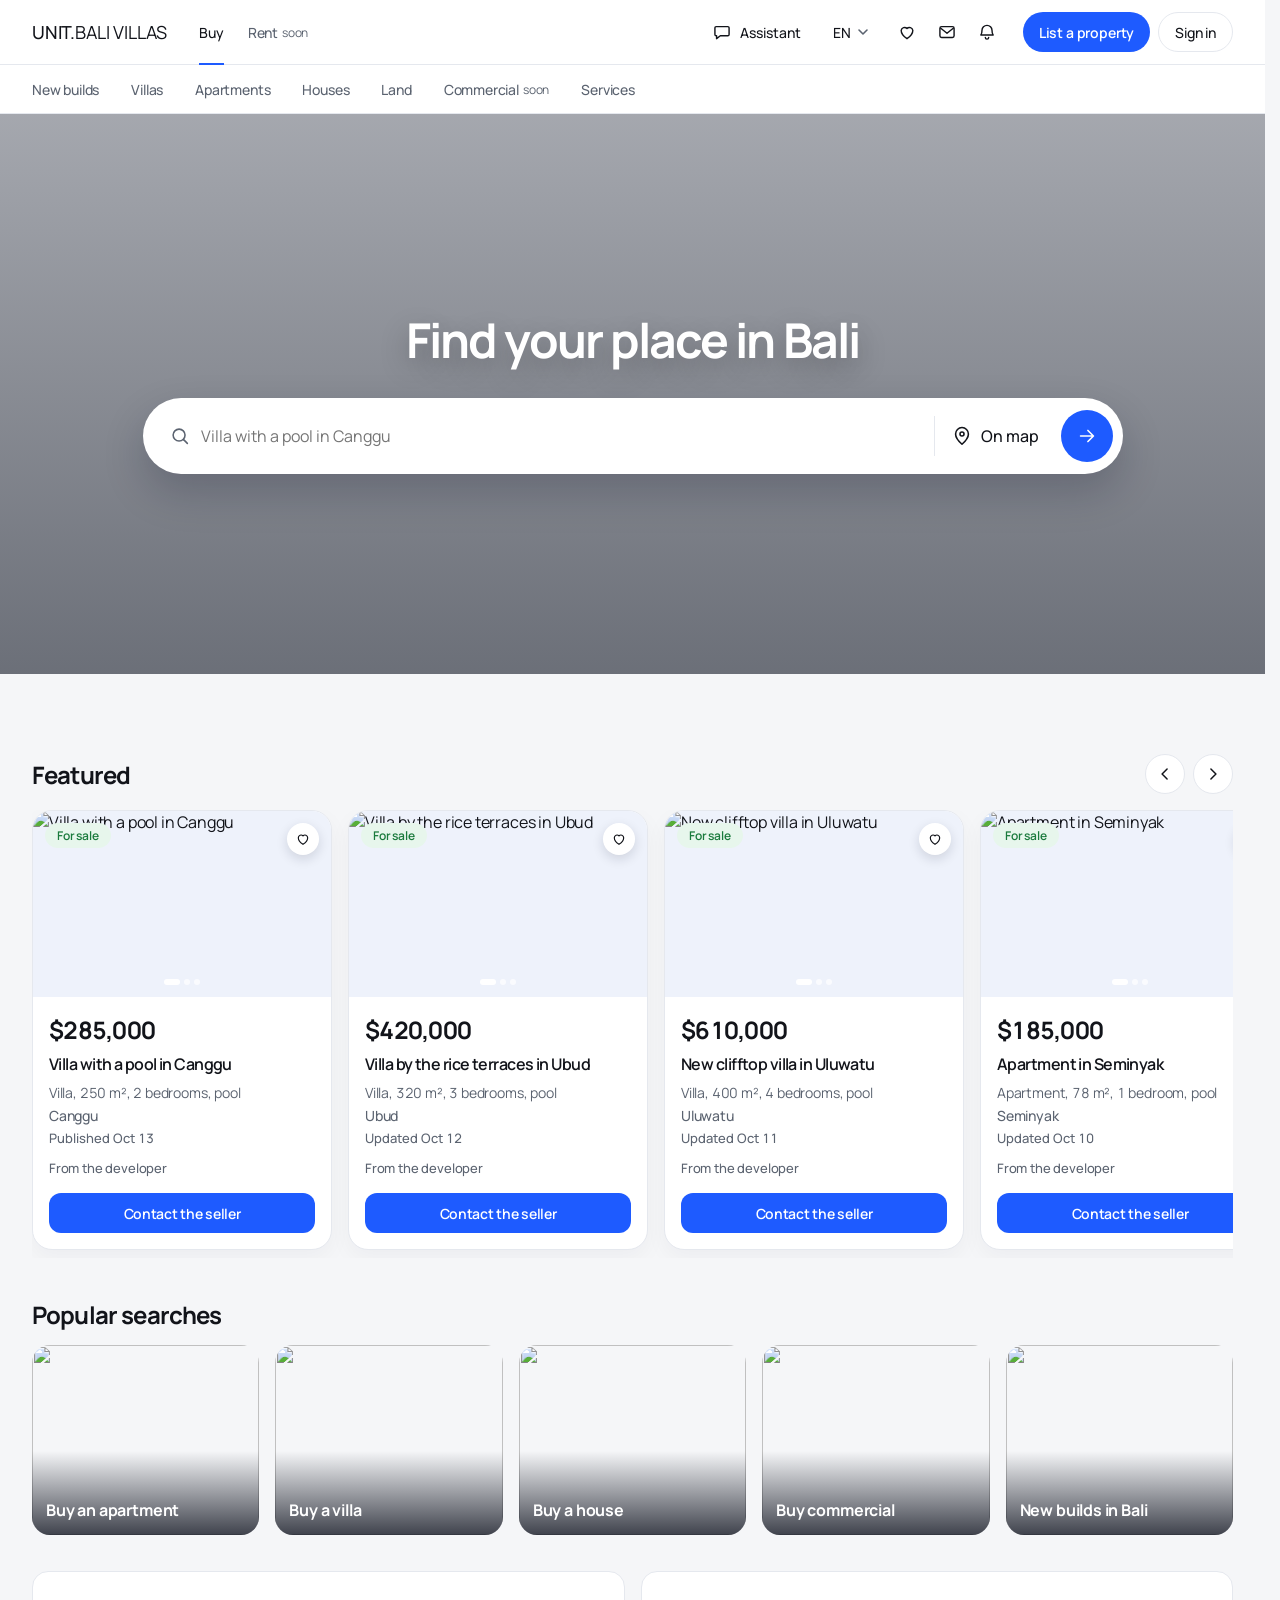
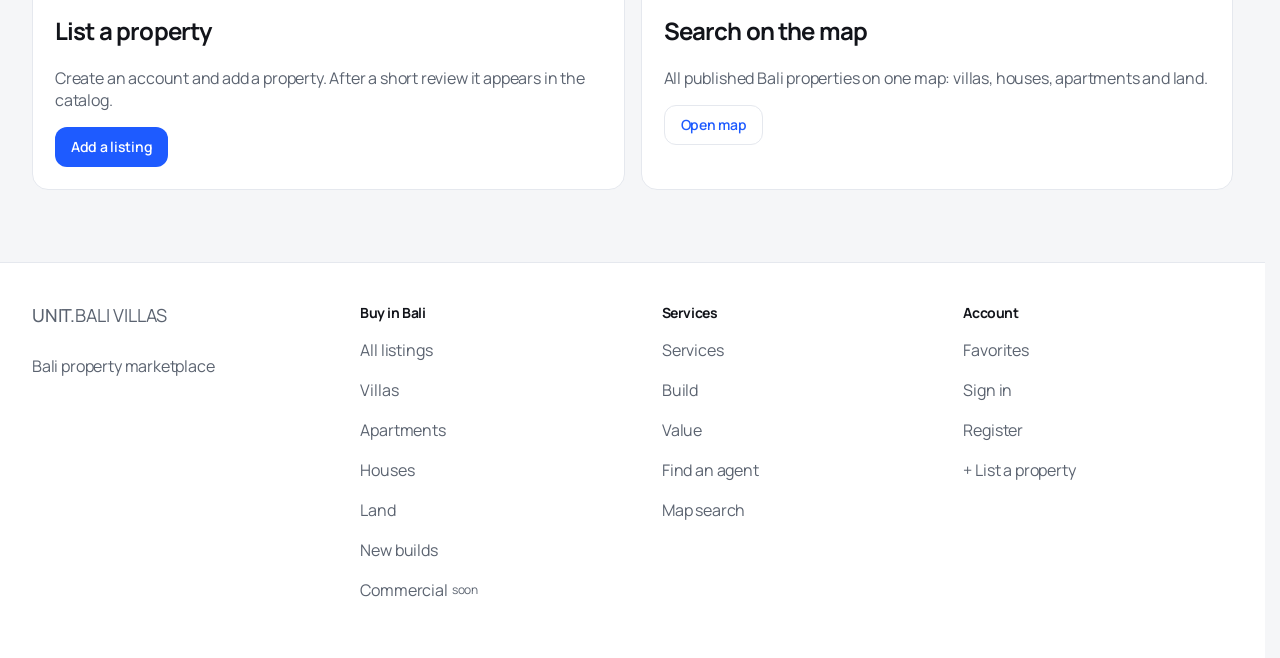
==== commit 82286692: "Карточки каталога: стрелки и сердечко 32px, кнопка «Contact the seller» к форме, наведение без подъё" ====
--- a/index.html
+++ b/index.html
@@ -55,7 +55,7 @@
   <a href="commercial.html">Commercial <small class="nav-soon">soon</small></a>
   <a href="services.html">Services</a>
 </nav></div></div>
-</header><div class="home-shell"><main><section class="home-hero"><div class="home-hero-inner"><h1>Find your place in Bali</h1><form class="search-hero"><span class="search-hero-icon" aria-hidden="true"><svg viewBox="0 0 24 24"><circle cx="11" cy="11" r="6.5" fill="none" stroke="currentColor" stroke-width="1.7"></circle><path d="m16 16 4 4" fill="none" stroke="currentColor" stroke-width="1.7" stroke-linecap="round"></path></svg></span><input placeholder="Villa with a pool in Canggu" aria-label="Search" value=""><button type="button" class="search-hero-map"><svg viewBox="0 0 24 24" aria-hidden="true"><path d="M12 21s7-6.2 7-11.2A7 7 0 0 0 5 9.8C5 14.8 12 21 12 21Z" fill="none" stroke="currentColor" stroke-width="1.7" stroke-linejoin="round"></path><circle cx="12" cy="9.8" r="2.2" fill="none" stroke="currentColor" stroke-width="1.7"></circle></svg>On map</button><button type="submit" class="search-hero-go" aria-label="Search"><svg viewBox="0 0 24 24"><path d="M5 12h12M13 6l6 6-6 6" fill="none" stroke="currentColor" stroke-width="1.8" stroke-linecap="round" stroke-linejoin="round"></path></svg></button></form></div></section><div class="home-body"><section class="block"><div class="block-head"><h2>Featured</h2><div class="arrows"><button type="button" aria-label="Previous"><svg viewBox="0 0 24 24" aria-hidden="true"><path d="m14.5 6-6 6 6 6"/></svg></button><button type="button" aria-label="Next"><svg viewBox="0 0 24 24" aria-hidden="true"><path d="m9.5 6 6 6-6 6"/></svg></button></div></div><div class="carousel"><article class="offer offer-compact"><div class="offer-photo"><div class="offer-track" style="transform: translate3d(0%, 0px, 0px);"><div class="offer-slide"><img alt="Villa with a pool in Canggu" referrerpolicy="no-referrer" src="https://images.unsplash.com/photo-1613490493576-7fde63acd811?auto=format&amp;fit=crop&amp;w=1200&amp;q=70"></div><div class="offer-slide"><img alt="" referrerpolicy="no-referrer" src="https://images.unsplash.com/photo-1600596542815-ffad4c1539a9?auto=format&amp;fit=crop&amp;w=1200&amp;q=70"></div><div class="offer-slide"><img alt="" referrerpolicy="no-referrer" src="https://images.unsplash.com/photo-1600585154340-be6161a56a0c?auto=format&amp;fit=crop&amp;w=1200&amp;q=70"></div></div><button type="button" class="heart" aria-label="Save to favorites" aria-pressed="false"><svg viewBox="0 0 24 24" aria-hidden="true"><path d="M12 20s-7-4.4-7-10a4 4 0 0 1 7-2.6A4 4 0 0 1 19 10c0 5.6-7 10-7 10Z"/></svg></button><button type="button" class="photo-nav prev" aria-label="Previous photo"><svg viewBox="0 0 20 20" aria-hidden="true"><path d="M12.5 4.5 7 10l5.5 5.5" fill="none" stroke="currentColor" stroke-width="1.8" stroke-linecap="round" stroke-linejoin="round"></path></svg></button><button type="button" class="photo-nav next" aria-label="Next photo"><svg viewBox="0 0 20 20" aria-hidden="true"><path d="M7.5 4.5 13 10l-5.5 5.5" fill="none" stroke="currentColor" stroke-width="1.8" stroke-linecap="round" stroke-linejoin="round"></path></svg></button><span class="badge for-sale">For sale</span><span class="offer-dots" aria-hidden="true"><i class="on"></i><i class=""></i><i class=""></i></span></div><a class="offer-body" href="listing.html"><strong class="offer-price">$285,000</strong><h3 class="offer-title">Villa with a pool in Canggu</h3><p class="offer-params">Villa, 250 m², 2 bedrooms, pool</p><p class="offer-place">Canggu</p><p class="listing-dates">Published Oct 13</p><p class="offer-own">From the developer</p></a></article><article class="offer offer-compact"><div class="offer-photo"><div class="offer-track" style="transform: translate3d(0%, 0px, 0px);"><div class="offer-slide"><img alt="Villa by the rice terraces in Ubud" referrerpolicy="no-referrer" src="https://images.unsplash.com/photo-1600596542815-ffad4c1539a9?auto=format&amp;fit=crop&amp;w=1200&amp;q=70"></div><div class="offer-slide"><img alt="" referrerpolicy="no-referrer" src="https://images.unsplash.com/photo-1600585154340-be6161a56a0c?auto=format&amp;fit=crop&amp;w=1200&amp;q=70"></div><div class="offer-slide"><img alt="" referrerpolicy="no-referrer" src="https://images.unsplash.com/photo-1512917774080-9991f1c4c750?auto=format&amp;fit=crop&amp;w=1200&amp;q=70"></div></div><button type="button" class="heart" aria-label="Save to favorites" aria-pressed="false"><svg viewBox="0 0 24 24" aria-hidden="true"><path d="M12 20s-7-4.4-7-10a4 4 0 0 1 7-2.6A4 4 0 0 1 19 10c0 5.6-7 10-7 10Z"/></svg></button><button type="button" class="photo-nav prev" aria-label="Previous photo"><svg viewBox="0 0 20 20" aria-hidden="true"><path d="M12.5 4.5 7 10l5.5 5.5" fill="none" stroke="currentColor" stroke-width="1.8" stroke-linecap="round" stroke-linejoin="round"></path></svg></button><button type="button" class="photo-nav next" aria-label="Next photo"><svg viewBox="0 0 20 20" aria-hidden="true"><path d="M7.5 4.5 13 10l-5.5 5.5" fill="none" stroke="currentColor" stroke-width="1.8" stroke-linecap="round" stroke-linejoin="round"></path></svg></button><span class="badge for-sale">For sale</span><span class="offer-dots" aria-hidden="true"><i class="on"></i><i class=""></i><i class=""></i></span></div><a class="offer-body" href="listing.html"><strong class="offer-price">$420,000</strong><h3 class="offer-title">Villa by the rice terraces in Ubud</h3><p class="offer-params">Villa, 320 m², 3 bedrooms, pool</p><p class="offer-place">Ubud</p><p class="listing-dates">Updated Oct 12</p><p class="offer-own">From the developer</p></a></article><article class="offer offer-compact"><div class="offer-photo"><div class="offer-track" style="transform: translate3d(0%, 0px, 0px);"><div class="offer-slide"><img alt="New clifftop villa in Uluwatu" referrerpolicy="no-referrer" src="https://images.unsplash.com/photo-1600585154340-be6161a56a0c?auto=format&amp;fit=crop&amp;w=1200&amp;q=70"></div><div class="offer-slide"><img alt="" referrerpolicy="no-referrer" src="https://images.unsplash.com/photo-1512917774080-9991f1c4c750?auto=format&amp;fit=crop&amp;w=1200&amp;q=70"></div><div class="offer-slide"><img alt="" referrerpolicy="no-referrer" src="https://images.unsplash.com/photo-1570129477492-45c003edd2be?auto=format&amp;fit=crop&amp;w=1200&amp;q=70"></div></div><button type="button" class="heart" aria-label="Save to favorites" aria-pressed="false"><svg viewBox="0 0 24 24" aria-hidden="true"><path d="M12 20s-7-4.4-7-10a4 4 0 0 1 7-2.6A4 4 0 0 1 19 10c0 5.6-7 10-7 10Z"/></svg></button><button type="button" class="photo-nav prev" aria-label="Previous photo"><svg viewBox="0 0 20 20" aria-hidden="true"><path d="M12.5 4.5 7 10l5.5 5.5" fill="none" stroke="currentColor" stroke-width="1.8" stroke-linecap="round" stroke-linejoin="round"></path></svg></button><button type="button" class="photo-nav next" aria-label="Next photo"><svg viewBox="0 0 20 20" aria-hidden="true"><path d="M7.5 4.5 13 10l-5.5 5.5" fill="none" stroke="currentColor" stroke-width="1.8" stroke-linecap="round" stroke-linejoin="round"></path></svg></button><span class="badge for-sale">For sale</span><span class="offer-dots" aria-hidden="true"><i class="on"></i><i class=""></i><i class=""></i></span></div><a class="offer-body" href="listing.html"><strong class="offer-price">$610,000</strong><h3 class="offer-title">New clifftop villa in Uluwatu</h3><p class="offer-params">Villa, 400 m², 4 bedrooms, pool</p><p class="offer-place">Uluwatu</p><p class="listing-dates">Updated Oct 11</p><p class="offer-own">From the developer</p></a></article><article class="offer offer-compact"><div class="offer-photo"><div class="offer-track" style="transform: translate3d(0%, 0px, 0px);"><div class="offer-slide"><img alt="Apartment in Seminyak" referrerpolicy="no-referrer" src="https://images.unsplash.com/photo-1512917774080-9991f1c4c750?auto=format&amp;fit=crop&amp;w=1200&amp;q=70"></div><div class="offer-slide"><img alt="" referrerpolicy="no-referrer" src="https://images.unsplash.com/photo-1570129477492-45c003edd2be?auto=format&amp;fit=crop&amp;w=1200&amp;q=70"></div><div class="offer-slide"><img alt="" referrerpolicy="no-referrer" src="https://images.unsplash.com/photo-1564013799919-ab600027ffc6?auto=format&amp;fit=crop&amp;w=1200&amp;q=70"></div></div><button type="button" class="heart" aria-label="Save to favorites" aria-pressed="false"><svg viewBox="0 0 24 24" aria-hidden="true"><path d="M12 20s-7-4.4-7-10a4 4 0 0 1 7-2.6A4 4 0 0 1 19 10c0 5.6-7 10-7 10Z"/></svg></button><button type="button" class="photo-nav prev" aria-label="Previous photo"><svg viewBox="0 0 20 20" aria-hidden="true"><path d="M12.5 4.5 7 10l5.5 5.5" fill="none" stroke="currentColor" stroke-width="1.8" stroke-linecap="round" stroke-linejoin="round"></path></svg></button><button type="button" class="photo-nav next" aria-label="Next photo"><svg viewBox="0 0 20 20" aria-hidden="true"><path d="M7.5 4.5 13 10l-5.5 5.5" fill="none" stroke="currentColor" stroke-width="1.8" stroke-linecap="round" stroke-linejoin="round"></path></svg></button><span class="badge for-sale">For sale</span><span class="offer-dots" aria-hidden="true"><i class="on"></i><i class=""></i><i class=""></i></span></div><a class="offer-body" href="listing.html"><strong class="offer-price">$185,000</strong><h3 class="offer-title">Apartment in Seminyak</h3><p class="offer-params">Apartment, 78 m², 1 bedroom, pool</p><p class="offer-place">Seminyak</p><p class="listing-dates">Updated Oct 10</p><p class="offer-own">From the developer</p></a></article><article class="offer offer-compact"><div class="offer-photo"><div class="offer-track" style="transform: translate3d(0%, 0px, 0px);"><div class="offer-slide"><img alt="Land plot in Jimbaran" referrerpolicy="no-referrer" src="https://images.unsplash.com/photo-1570129477492-45c003edd2be?auto=format&amp;fit=crop&amp;w=1200&amp;q=70"></div><div class="offer-slide"><img alt="" referrerpolicy="no-referrer" src="https://images.unsplash.com/photo-1564013799919-ab600027ffc6?auto=format&amp;fit=crop&amp;w=1200&amp;q=70"></div><div class="offer-slide"><img alt="" referrerpolicy="no-referrer" src="https://images.unsplash.com/photo-1600607687939-ce8a6c25118c?auto=format&amp;fit=crop&amp;w=1200&amp;q=70"></div></div><button type="button" class="heart" aria-label="Save to favorites" aria-pressed="false"><svg viewBox="0 0 24 24" aria-hidden="true"><path d="M12 20s-7-4.4-7-10a4 4 0 0 1 7-2.6A4 4 0 0 1 19 10c0 5.6-7 10-7 10Z"/></svg></button><button type="button" class="photo-nav prev" aria-label="Previous photo"><svg viewBox="0 0 20 20" aria-hidden="true"><path d="M12.5 4.5 7 10l5.5 5.5" fill="none" stroke="currentColor" stroke-width="1.8" stroke-linecap="round" stroke-linejoin="round"></path></svg></button><button type="button" class="photo-nav next" aria-label="Next photo"><svg viewBox="0 0 20 20" aria-hidden="true"><path d="M7.5 4.5 13 10l-5.5 5.5" fill="none" stroke="currentColor" stroke-width="1.8" stroke-linecap="round" stroke-linejoin="round"></path></svg></button><span class="badge for-sale">For sale</span><span class="offer-dots" aria-hidden="true"><i class="on"></i><i class=""></i><i class=""></i></span></div><a class="offer-body" href="listing.html"><strong class="offer-price">$150,000</strong><h3 class="offer-title">Land plot in Jimbaran</h3><p class="offer-params">Land, 800 m², plot</p><p class="offer-place">Jimbaran</p><p class="listing-dates">Updated Oct 9</p><p class="offer-own">From the developer</p></a></article><article class="offer offer-compact"><div class="offer-photo"><div class="offer-track" style="transform: translate3d(0%, 0px, 0px);"><div class="offer-slide"><img alt="House in Sanur" referrerpolicy="no-referrer" src="https://images.unsplash.com/photo-1564013799919-ab600027ffc6?auto=format&amp;fit=crop&amp;w=1200&amp;q=70"></div><div class="offer-slide"><img alt="" referrerpolicy="no-referrer" src="https://images.unsplash.com/photo-1600607687939-ce8a6c25118c?auto=format&amp;fit=crop&amp;w=1200&amp;q=70"></div><div class="offer-slide"><img alt="" referrerpolicy="no-referrer" src="https://images.unsplash.com/photo-1600210492486-724fe5c67fb0?auto=format&amp;fit=crop&amp;w=1200&amp;q=70"></div></div><button type="button" class="heart" aria-label="Save to favorites" aria-pressed="false"><svg viewBox="0 0 24 24" aria-hidden="true"><path d="M12 20s-7-4.4-7-10a4 4 0 0 1 7-2.6A4 4 0 0 1 19 10c0 5.6-7 10-7 10Z"/></svg></button><button type="button" class="photo-nav prev" aria-label="Previous photo"><svg viewBox="0 0 20 20" aria-hidden="true"><path d="M12.5 4.5 7 10l5.5 5.5" fill="none" stroke="currentColor" stroke-width="1.8" stroke-linecap="round" stroke-linejoin="round"></path></svg></button><button type="button" class="photo-nav next" aria-label="Next photo"><svg viewBox="0 0 20 20" aria-hidden="true"><path d="M7.5 4.5 13 10l-5.5 5.5" fill="none" stroke="currentColor" stroke-width="1.8" stroke-linecap="round" stroke-linejoin="round"></path></svg></button><span class="badge for-sale">For sale</span><span class="offer-dots" aria-hidden="true"><i class="on"></i><i class=""></i><i class=""></i></span></div><a class="offer-body" href="listing.html"><strong class="offer-price">$340,000</strong><h3 class="offer-title">House in Sanur</h3><p class="offer-params">House, 180 m², 3 bedrooms</p><p class="offer-place">Sanur</p><p class="listing-dates">Updated Oct 8</p><p class="offer-own">From the developer</p></a></article><article class="offer offer-compact"><div class="offer-photo"><div class="offer-track" style="transform: translate3d(0%, 0px, 0px);"><div class="offer-slide"><img alt="Villa with jungle view in Pererenan" referrerpolicy="no-referrer" src="https://images.unsplash.com/photo-1600607687939-ce8a6c25118c?auto=format&amp;fit=crop&amp;w=1200&amp;q=70"></div><div class="offer-slide"><img alt="" referrerpolicy="no-referrer" src="https://images.unsplash.com/photo-1600210492486-724fe5c67fb0?auto=format&amp;fit=crop&amp;w=1200&amp;q=70"></div><div class="offer-slide"><img alt="" referrerpolicy="no-referrer" src="https://images.unsplash.com/photo-1502672260266-1c1ef2d93688?auto=format&amp;fit=crop&amp;w=1200&amp;q=70"></div></div><button type="button" class="heart" aria-label="Save to favorites" aria-pressed="false"><svg viewBox="0 0 24 24" aria-hidden="true"><path d="M12 20s-7-4.4-7-10a4 4 0 0 1 7-2.6A4 4 0 0 1 19 10c0 5.6-7 10-7 10Z"/></svg></button><button type="button" class="photo-nav prev" aria-label="Previous photo"><svg viewBox="0 0 20 20" aria-hidden="true"><path d="M12.5 4.5 7 10l5.5 5.5" fill="none" stroke="currentColor" stroke-width="1.8" stroke-linecap="round" stroke-linejoin="round"></path></svg></button><button type="button" class="photo-nav next" aria-label="Next photo"><svg viewBox="0 0 20 20" aria-hidden="true"><path d="M7.5 4.5 13 10l-5.5 5.5" fill="none" stroke="currentColor" stroke-width="1.8" stroke-linecap="round" stroke-linejoin="round"></path></svg></button><span class="badge for-sale">For sale</span><span class="offer-dots" aria-hidden="true"><i class="on"></i><i class=""></i><i class=""></i></span></div><a class="offer-body" href="listing.html"><strong class="offer-price">$365,000</strong><h3 class="offer-title">Villa with jungle view in Pererenan</h3><p class="offer-params">Villa, 280 m², 3 bedrooms, pool</p><p class="offer-place">Pererenan</p><p class="listing-dates">Published Oct 7</p><p class="offer-own">From the developer</p></a></article><article class="offer offer-compact"><div class="offer-photo"><div class="offer-track" style="transform: translate3d(0%, 0px, 0px);"><div class="offer-slide"><img alt="Beachside apartment in Kuta" referrerpolicy="no-referrer" src="https://images.unsplash.com/photo-1600210492486-724fe5c67fb0?auto=format&amp;fit=crop&amp;w=1200&amp;q=70"></div><div class="offer-slide"><img alt="" referrerpolicy="no-referrer" src="https://images.unsplash.com/photo-1502672260266-1c1ef2d93688?auto=format&amp;fit=crop&amp;w=1200&amp;q=70"></div><div class="offer-slide"><img alt="" referrerpolicy="no-referrer" src="https://images.unsplash.com/photo-1600566753190-17f0baa2a6c3?auto=format&amp;fit=crop&amp;w=1200&amp;q=70"></div></div><button type="button" class="heart" aria-label="Save to favorites" aria-pressed="false"><svg viewBox="0 0 24 24" aria-hidden="true"><path d="M12 20s-7-4.4-7-10a4 4 0 0 1 7-2.6A4 4 0 0 1 19 10c0 5.6-7 10-7 10Z"/></svg></button><button type="button" class="photo-nav prev" aria-label="Previous photo"><svg viewBox="0 0 20 20" aria-hidden="true"><path d="M12.5 4.5 7 10l5.5 5.5" fill="none" stroke="currentColor" stroke-width="1.8" stroke-linecap="round" stroke-linejoin="round"></path></svg></button><button type="button" class="photo-nav next" aria-label="Next photo"><svg viewBox="0 0 20 20" aria-hidden="true"><path d="M7.5 4.5 13 10l-5.5 5.5" fill="none" stroke="currentColor" stroke-width="1.8" stroke-linecap="round" stroke-linejoin="round"></path></svg></button><span class="badge for-sale">For sale</span><span class="offer-dots" aria-hidden="true"><i class="on"></i><i class=""></i><i class=""></i></span></div><a class="offer-body" href="listing.html"><strong class="offer-price">$128,000</strong><h3 class="offer-title">Beachside apartment in Kuta</h3><p class="offer-params">Apartment, 62 m², 1 bedroom, pool</p><p class="offer-place">Kuta</p><p class="listing-dates">Updated Oct 6</p><p class="offer-own">From the developer</p></a></article><article class="offer offer-compact"><div class="offer-photo"><div class="offer-track" style="transform: translate3d(0%, 0px, 0px);"><div class="offer-slide"><img alt="Family house in Berawa" referrerpolicy="no-referrer" src="https://images.unsplash.com/photo-1502672260266-1c1ef2d93688?auto=format&amp;fit=crop&amp;w=1200&amp;q=70"></div><div class="offer-slide"><img alt="" referrerpolicy="no-referrer" src="https://images.unsplash.com/photo-1600566753190-17f0baa2a6c3?auto=format&amp;fit=crop&amp;w=1200&amp;q=70"></div><div class="offer-slide"><img alt="" referrerpolicy="no-referrer" src="https://images.unsplash.com/photo-1600585154526-990dced4db0d?auto=format&amp;fit=crop&amp;w=1200&amp;q=70"></div></div><button type="button" class="heart" aria-label="Save to favorites" aria-pressed="false"><svg viewBox="0 0 24 24" aria-hidden="true"><path d="M12 20s-7-4.4-7-10a4 4 0 0 1 7-2.6A4 4 0 0 1 19 10c0 5.6-7 10-7 10Z"/></svg></button><button type="button" class="photo-nav prev" aria-label="Previous photo"><svg viewBox="0 0 20 20" aria-hidden="true"><path d="M12.5 4.5 7 10l5.5 5.5" fill="none" stroke="currentColor" stroke-width="1.8" stroke-linecap="round" stroke-linejoin="round"></path></svg></button><button type="button" class="photo-nav next" aria-label="Next photo"><svg viewBox="0 0 20 20" aria-hidden="true"><path d="M7.5 4.5 13 10l-5.5 5.5" fill="none" stroke="currentColor" stroke-width="1.8" stroke-linecap="round" stroke-linejoin="round"></path></svg></button><span class="badge for-sale">For sale</span><span class="offer-dots" aria-hidden="true"><i class="on"></i><i class=""></i><i class=""></i></span></div><a class="offer-body" href="listing.html"><strong class="offer-price">$275,000</strong><h3 class="offer-title">Family house in Berawa</h3><p class="offer-params">House, 210 m², 4 bedrooms, pool</p><p class="offer-place">Berawa</p><p class="listing-dates">Updated Oct 5</p><p class="offer-own">From the developer</p></a></article><article class="offer offer-compact"><div class="offer-photo"><div class="offer-track" style="transform: translate3d(0%, 0px, 0px);"><div class="offer-slide"><img alt="Island Homes villa near Echo Beach" referrerpolicy="no-referrer" src="https://images.unsplash.com/photo-1613490493576-7fde63acd811?auto=format&amp;fit=crop&amp;w=1200&amp;q=70"></div><div class="offer-slide"><img alt="" referrerpolicy="no-referrer" src="https://images.unsplash.com/photo-1600596542815-ffad4c1539a9?auto=format&amp;fit=crop&amp;w=1200&amp;q=70"></div><div class="offer-slide"><img alt="" referrerpolicy="no-referrer" src="https://images.unsplash.com/photo-1600585154340-be6161a56a0c?auto=format&amp;fit=crop&amp;w=1200&amp;q=70"></div></div><button type="button" class="heart" aria-label="Save to favorites" aria-pressed="false"><svg viewBox="0 0 24 24" aria-hidden="true"><path d="M12 20s-7-4.4-7-10a4 4 0 0 1 7-2.6A4 4 0 0 1 19 10c0 5.6-7 10-7 10Z"/></svg></button><button type="button" class="photo-nav prev" aria-label="Previous photo"><svg viewBox="0 0 20 20" aria-hidden="true"><path d="M12.5 4.5 7 10l5.5 5.5" fill="none" stroke="currentColor" stroke-width="1.8" stroke-linecap="round" stroke-linejoin="round"></path></svg></button><button type="button" class="photo-nav next" aria-label="Next photo"><svg viewBox="0 0 20 20" aria-hidden="true"><path d="M7.5 4.5 13 10l-5.5 5.5" fill="none" stroke="currentColor" stroke-width="1.8" stroke-linecap="round" stroke-linejoin="round"></path></svg></button><span class="badge for-sale">For sale</span><span class="offer-dots" aria-hidden="true"><i class="on"></i><i class=""></i><i class=""></i></span></div><a class="offer-body" href="listing.html"><strong class="offer-price">$389,000</strong><h3 class="offer-title">Island Homes villa near Echo Beach</h3><p class="offer-params">Villa, 3 bedrooms, pool</p><p class="offer-place">Canggu</p><p class="listing-dates">Published Oct 4</p><p class="offer-own">Island Homes</p></a></article><article class="offer offer-compact"><div class="offer-photo"><div class="offer-track" style="transform: translate3d(0%, 0px, 0px);"><div class="offer-slide"><img alt="Off-plan villa in Ungasan" referrerpolicy="no-referrer" src="https://images.unsplash.com/photo-1600566753190-17f0baa2a6c3?auto=format&amp;fit=crop&amp;w=1200&amp;q=70"></div><div class="offer-slide"><img alt="" referrerpolicy="no-referrer" src="https://images.unsplash.com/photo-1600585154526-990dced4db0d?auto=format&amp;fit=crop&amp;w=1200&amp;q=70"></div><div class="offer-slide"><img alt="" referrerpolicy="no-referrer" src="https://images.unsplash.com/photo-1600573472592-401b489a3cdc?auto=format&amp;fit=crop&amp;w=1200&amp;q=70"></div></div><button type="button" class="heart" aria-label="Save to favorites" aria-pressed="false"><svg viewBox="0 0 24 24" aria-hidden="true"><path d="M12 20s-7-4.4-7-10a4 4 0 0 1 7-2.6A4 4 0 0 1 19 10c0 5.6-7 10-7 10Z"/></svg></button><button type="button" class="photo-nav prev" aria-label="Previous photo"><svg viewBox="0 0 20 20" aria-hidden="true"><path d="M12.5 4.5 7 10l5.5 5.5" fill="none" stroke="currentColor" stroke-width="1.8" stroke-linecap="round" stroke-linejoin="round"></path></svg></button><button type="button" class="photo-nav next" aria-label="Next photo"><svg viewBox="0 0 20 20" aria-hidden="true"><path d="M7.5 4.5 13 10l-5.5 5.5" fill="none" stroke="currentColor" stroke-width="1.8" stroke-linecap="round" stroke-linejoin="round"></path></svg></button><span class="badge for-sale">For sale</span><span class="offer-dots" aria-hidden="true"><i class="on"></i><i class=""></i><i class=""></i></span></div><a class="offer-body" href="listing.html"><strong class="offer-price">$540,000</strong><h3 class="offer-title">Off-plan villa in Ungasan</h3><p class="offer-params">Villa, 360 m², 4 bedrooms, pool</p><p class="offer-place">Ungasan</p><p class="listing-dates">Updated Oct 4</p><p class="offer-own">From the developer</p></a></article><article class="offer offer-compact"><div class="offer-photo"><div class="offer-track" style="transform: translate3d(0%, 0px, 0px);"><div class="offer-slide"><img alt="House with a garden in Umalas" referrerpolicy="no-referrer" src="https://images.unsplash.com/photo-1613490493576-7fde63acd811?auto=format&amp;fit=crop&amp;w=1200&amp;q=70"></div><div class="offer-slide"><img alt="" referrerpolicy="no-referrer" src="https://images.unsplash.com/photo-1600596542815-ffad4c1539a9?auto=format&amp;fit=crop&amp;w=1200&amp;q=70"></div><div class="offer-slide"><img alt="" referrerpolicy="no-referrer" src="https://images.unsplash.com/photo-1600585154340-be6161a56a0c?auto=format&amp;fit=crop&amp;w=1200&amp;q=70"></div></div><button type="button" class="heart" aria-label="Save to favorites" aria-pressed="false"><svg viewBox="0 0 24 24" aria-hidden="true"><path d="M12 20s-7-4.4-7-10a4 4 0 0 1 7-2.6A4 4 0 0 1 19 10c0 5.6-7 10-7 10Z"/></svg></button><button type="button" class="photo-nav prev" aria-label="Previous photo"><svg viewBox="0 0 20 20" aria-hidden="true"><path d="M12.5 4.5 7 10l5.5 5.5" fill="none" stroke="currentColor" stroke-width="1.8" stroke-linecap="round" stroke-linejoin="round"></path></svg></button><button type="button" class="photo-nav next" aria-label="Next photo"><svg viewBox="0 0 20 20" aria-hidden="true"><path d="M7.5 4.5 13 10l-5.5 5.5" fill="none" stroke="currentColor" stroke-width="1.8" stroke-linecap="round" stroke-linejoin="round"></path></svg></button><span class="badge for-sale">For sale</span><span class="offer-dots" aria-hidden="true"><i class="on"></i><i class=""></i><i class=""></i></span></div><a class="offer-body" href="listing.html"><strong class="offer-price">$255,000</strong><h3 class="offer-title">House with a garden in Umalas</h3><p class="offer-params">House, 3 bedrooms</p><p class="offer-place">Umalas</p><p class="listing-dates">Updated Oct 3</p><p class="offer-own">Island Homes</p></a></article></div></section><section class="block"><h2>Popular searches</h2><div class="popular"><a class="popular-card" href="catalog.html"><img alt="" src="https://images.unsplash.com/photo-1502672260266-1c1ef2d93688?auto=format&amp;fit=crop&amp;w=900&amp;q=70"><span>Buy an apartment</span></a><a class="popular-card" href="catalog.html"><img alt="" src="https://images.unsplash.com/photo-1613490493576-7fde63acd811?auto=format&amp;fit=crop&amp;w=900&amp;q=70"><span>Buy a villa</span></a><a class="popular-card" href="catalog.html"><img alt="" src="https://images.unsplash.com/photo-1564013799919-ab600027ffc6?auto=format&amp;fit=crop&amp;w=900&amp;q=70"><span>Buy a house</span></a><a class="popular-card" href="commercial.html"><img alt="" src="https://images.unsplash.com/photo-1486406146926-c627a92ad1ab?auto=format&amp;fit=crop&amp;w=900&amp;q=70"><span>Buy commercial</span></a><a class="popular-card" href="catalog.html"><img alt="" src="https://images.unsplash.com/photo-1503387762-592deb58ef4e?auto=format&amp;fit=crop&amp;w=900&amp;q=70"><span>New builds in Bali</span></a></div></section><section class="cta-row"><article><h2>List a property</h2><p>Create an account and add a property. After a short review it appears in the catalog.</p><a class="btn" href="login.html">Add a listing</a></article><article><h2>Search on the map</h2><p>All published Bali properties on one map: villas, houses, apartments and land.</p><a class="btn btn-line" href="map.html">Open map</a></article></section></div></main></div><footer class="site-footer"><div class="footer-inner"><div class="footer-brand"><a class="hdr-logo" href="index.html"><b>UNIT.</b>BALI VILLAS</a><p>Bali property marketplace</p></div><nav aria-label="Buy in Bali"><h2>Buy in Bali</h2><a href="catalog.html">All listings</a><a href="catalog.html">Villas</a><a href="catalog.html">Apartments</a><a href="catalog.html">Houses</a><a href="catalog.html">Land</a><a href="catalog.html">New builds</a><a href="commercial.html">Commercial <small class="nav-soon">soon</small></a></nav><nav aria-label="Services"><h2>Services</h2><a href="services.html">Services</a><a href="services.html#build">Build</a><a href="services.html#estimate">Value</a><a href="services.html#realtor">Find an agent</a><a href="map.html">Map search</a></nav><nav aria-label="Account"><h2>Account</h2><a href="/favorites">Favorites</a><a href="login.html">Sign in</a><a href="login.html">Register</a><a href="login.html">+ List a property</a></nav></div></footer><next-route-announcer style="position: absolute;"></next-route-announcer><div class="hdr-sheet" id="hdr-sheet" role="dialog" aria-modal="true" aria-label="Menu" hidden>
+</header><div class="home-shell"><main><section class="home-hero"><div class="home-hero-inner"><h1>Find your place in Bali</h1><form class="search-hero"><span class="search-hero-icon" aria-hidden="true"><svg viewBox="0 0 24 24"><circle cx="11" cy="11" r="6.5" fill="none" stroke="currentColor" stroke-width="1.7"></circle><path d="m16 16 4 4" fill="none" stroke="currentColor" stroke-width="1.7" stroke-linecap="round"></path></svg></span><input placeholder="Villa with a pool in Canggu" aria-label="Search" value=""><button type="button" class="search-hero-map"><svg viewBox="0 0 24 24" aria-hidden="true"><path d="M12 21s7-6.2 7-11.2A7 7 0 0 0 5 9.8C5 14.8 12 21 12 21Z" fill="none" stroke="currentColor" stroke-width="1.7" stroke-linejoin="round"></path><circle cx="12" cy="9.8" r="2.2" fill="none" stroke="currentColor" stroke-width="1.7"></circle></svg>On map</button><button type="submit" class="search-hero-go" aria-label="Search"><svg viewBox="0 0 24 24"><path d="M5 12h12M13 6l6 6-6 6" fill="none" stroke="currentColor" stroke-width="1.8" stroke-linecap="round" stroke-linejoin="round"></path></svg></button></form></div></section><div class="home-body"><section class="block"><div class="block-head"><h2>Featured</h2><div class="arrows"><button type="button" aria-label="Previous"><svg viewBox="0 0 24 24" aria-hidden="true"><path d="m14.5 6-6 6 6 6"/></svg></button><button type="button" aria-label="Next"><svg viewBox="0 0 24 24" aria-hidden="true"><path d="m9.5 6 6 6-6 6"/></svg></button></div></div><div class="carousel"><article class="offer offer-compact"><div class="offer-photo"><div class="offer-track" style="transform: translate3d(0%, 0px, 0px);"><div class="offer-slide"><img alt="Villa with a pool in Canggu" referrerpolicy="no-referrer" src="https://images.unsplash.com/photo-1613490493576-7fde63acd811?auto=format&amp;fit=crop&amp;w=1200&amp;q=70"></div><div class="offer-slide"><img alt="" referrerpolicy="no-referrer" src="https://images.unsplash.com/photo-1600596542815-ffad4c1539a9?auto=format&amp;fit=crop&amp;w=1200&amp;q=70"></div><div class="offer-slide"><img alt="" referrerpolicy="no-referrer" src="https://images.unsplash.com/photo-1600585154340-be6161a56a0c?auto=format&amp;fit=crop&amp;w=1200&amp;q=70"></div></div><button type="button" class="heart" aria-label="Save to favorites" aria-pressed="false"><svg viewBox="0 0 24 24" aria-hidden="true"><path d="M12 20s-7-4.4-7-10a4 4 0 0 1 7-2.6A4 4 0 0 1 19 10c0 5.6-7 10-7 10Z"/></svg></button><button type="button" class="photo-nav prev" aria-label="Previous photo"><svg viewBox="0 0 20 20" aria-hidden="true"><path d="M12.5 4.5 7 10l5.5 5.5" fill="none" stroke="currentColor" stroke-width="1.8" stroke-linecap="round" stroke-linejoin="round"></path></svg></button><button type="button" class="photo-nav next" aria-label="Next photo"><svg viewBox="0 0 20 20" aria-hidden="true"><path d="M7.5 4.5 13 10l-5.5 5.5" fill="none" stroke="currentColor" stroke-width="1.8" stroke-linecap="round" stroke-linejoin="round"></path></svg></button><span class="badge for-sale">For sale</span><span class="offer-dots" aria-hidden="true"><i class="on"></i><i class=""></i><i class=""></i></span></div><a class="offer-body" href="listing.html"><strong class="offer-price">$285,000</strong><h3 class="offer-title">Villa with a pool in Canggu</h3><p class="offer-params">Villa, 250 m², 2 bedrooms, pool</p><p class="offer-place">Canggu</p><p class="listing-dates">Published Oct 13</p><p class="offer-own">From the developer</p></a><a class="btn offer-cta" href="listing.html">Contact the seller</a></article><article class="offer offer-compact"><div class="offer-photo"><div class="offer-track" style="transform: translate3d(0%, 0px, 0px);"><div class="offer-slide"><img alt="Villa by the rice terraces in Ubud" referrerpolicy="no-referrer" src="https://images.unsplash.com/photo-1600596542815-ffad4c1539a9?auto=format&amp;fit=crop&amp;w=1200&amp;q=70"></div><div class="offer-slide"><img alt="" referrerpolicy="no-referrer" src="https://images.unsplash.com/photo-1600585154340-be6161a56a0c?auto=format&amp;fit=crop&amp;w=1200&amp;q=70"></div><div class="offer-slide"><img alt="" referrerpolicy="no-referrer" src="https://images.unsplash.com/photo-1512917774080-9991f1c4c750?auto=format&amp;fit=crop&amp;w=1200&amp;q=70"></div></div><button type="button" class="heart" aria-label="Save to favorites" aria-pressed="false"><svg viewBox="0 0 24 24" aria-hidden="true"><path d="M12 20s-7-4.4-7-10a4 4 0 0 1 7-2.6A4 4 0 0 1 19 10c0 5.6-7 10-7 10Z"/></svg></button><button type="button" class="photo-nav prev" aria-label="Previous photo"><svg viewBox="0 0 20 20" aria-hidden="true"><path d="M12.5 4.5 7 10l5.5 5.5" fill="none" stroke="currentColor" stroke-width="1.8" stroke-linecap="round" stroke-linejoin="round"></path></svg></button><button type="button" class="photo-nav next" aria-label="Next photo"><svg viewBox="0 0 20 20" aria-hidden="true"><path d="M7.5 4.5 13 10l-5.5 5.5" fill="none" stroke="currentColor" stroke-width="1.8" stroke-linecap="round" stroke-linejoin="round"></path></svg></button><span class="badge for-sale">For sale</span><span class="offer-dots" aria-hidden="true"><i class="on"></i><i class=""></i><i class=""></i></span></div><a class="offer-body" href="listing.html"><strong class="offer-price">$420,000</strong><h3 class="offer-title">Villa by the rice terraces in Ubud</h3><p class="offer-params">Villa, 320 m², 3 bedrooms, pool</p><p class="offer-place">Ubud</p><p class="listing-dates">Updated Oct 12</p><p class="offer-own">From the developer</p></a><a class="btn offer-cta" href="listing.html">Contact the seller</a></article><article class="offer offer-compact"><div class="offer-photo"><div class="offer-track" style="transform: translate3d(0%, 0px, 0px);"><div class="offer-slide"><img alt="New clifftop villa in Uluwatu" referrerpolicy="no-referrer" src="https://images.unsplash.com/photo-1600585154340-be6161a56a0c?auto=format&amp;fit=crop&amp;w=1200&amp;q=70"></div><div class="offer-slide"><img alt="" referrerpolicy="no-referrer" src="https://images.unsplash.com/photo-1512917774080-9991f1c4c750?auto=format&amp;fit=crop&amp;w=1200&amp;q=70"></div><div class="offer-slide"><img alt="" referrerpolicy="no-referrer" src="https://images.unsplash.com/photo-1570129477492-45c003edd2be?auto=format&amp;fit=crop&amp;w=1200&amp;q=70"></div></div><button type="button" class="heart" aria-label="Save to favorites" aria-pressed="false"><svg viewBox="0 0 24 24" aria-hidden="true"><path d="M12 20s-7-4.4-7-10a4 4 0 0 1 7-2.6A4 4 0 0 1 19 10c0 5.6-7 10-7 10Z"/></svg></button><button type="button" class="photo-nav prev" aria-label="Previous photo"><svg viewBox="0 0 20 20" aria-hidden="true"><path d="M12.5 4.5 7 10l5.5 5.5" fill="none" stroke="currentColor" stroke-width="1.8" stroke-linecap="round" stroke-linejoin="round"></path></svg></button><button type="button" class="photo-nav next" aria-label="Next photo"><svg viewBox="0 0 20 20" aria-hidden="true"><path d="M7.5 4.5 13 10l-5.5 5.5" fill="none" stroke="currentColor" stroke-width="1.8" stroke-linecap="round" stroke-linejoin="round"></path></svg></button><span class="badge for-sale">For sale</span><span class="offer-dots" aria-hidden="true"><i class="on"></i><i class=""></i><i class=""></i></span></div><a class="offer-body" href="listing.html"><strong class="offer-price">$610,000</strong><h3 class="offer-title">New clifftop villa in Uluwatu</h3><p class="offer-params">Villa, 400 m², 4 bedrooms, pool</p><p class="offer-place">Uluwatu</p><p class="listing-dates">Updated Oct 11</p><p class="offer-own">From the developer</p></a><a class="btn offer-cta" href="listing.html">Contact the seller</a></article><article class="offer offer-compact"><div class="offer-photo"><div class="offer-track" style="transform: translate3d(0%, 0px, 0px);"><div class="offer-slide"><img alt="Apartment in Seminyak" referrerpolicy="no-referrer" src="https://images.unsplash.com/photo-1512917774080-9991f1c4c750?auto=format&amp;fit=crop&amp;w=1200&amp;q=70"></div><div class="offer-slide"><img alt="" referrerpolicy="no-referrer" src="https://images.unsplash.com/photo-1570129477492-45c003edd2be?auto=format&amp;fit=crop&amp;w=1200&amp;q=70"></div><div class="offer-slide"><img alt="" referrerpolicy="no-referrer" src="https://images.unsplash.com/photo-1564013799919-ab600027ffc6?auto=format&amp;fit=crop&amp;w=1200&amp;q=70"></div></div><button type="button" class="heart" aria-label="Save to favorites" aria-pressed="false"><svg viewBox="0 0 24 24" aria-hidden="true"><path d="M12 20s-7-4.4-7-10a4 4 0 0 1 7-2.6A4 4 0 0 1 19 10c0 5.6-7 10-7 10Z"/></svg></button><button type="button" class="photo-nav prev" aria-label="Previous photo"><svg viewBox="0 0 20 20" aria-hidden="true"><path d="M12.5 4.5 7 10l5.5 5.5" fill="none" stroke="currentColor" stroke-width="1.8" stroke-linecap="round" stroke-linejoin="round"></path></svg></button><button type="button" class="photo-nav next" aria-label="Next photo"><svg viewBox="0 0 20 20" aria-hidden="true"><path d="M7.5 4.5 13 10l-5.5 5.5" fill="none" stroke="currentColor" stroke-width="1.8" stroke-linecap="round" stroke-linejoin="round"></path></svg></button><span class="badge for-sale">For sale</span><span class="offer-dots" aria-hidden="true"><i class="on"></i><i class=""></i><i class=""></i></span></div><a class="offer-body" href="listing.html"><strong class="offer-price">$185,000</strong><h3 class="offer-title">Apartment in Seminyak</h3><p class="offer-params">Apartment, 78 m², 1 bedroom, pool</p><p class="offer-place">Seminyak</p><p class="listing-dates">Updated Oct 10</p><p class="offer-own">From the developer</p></a><a class="btn offer-cta" href="listing.html">Contact the seller</a></article><article class="offer offer-compact"><div class="offer-photo"><div class="offer-track" style="transform: translate3d(0%, 0px, 0px);"><div class="offer-slide"><img alt="Land plot in Jimbaran" referrerpolicy="no-referrer" src="https://images.unsplash.com/photo-1570129477492-45c003edd2be?auto=format&amp;fit=crop&amp;w=1200&amp;q=70"></div><div class="offer-slide"><img alt="" referrerpolicy="no-referrer" src="https://images.unsplash.com/photo-1564013799919-ab600027ffc6?auto=format&amp;fit=crop&amp;w=1200&amp;q=70"></div><div class="offer-slide"><img alt="" referrerpolicy="no-referrer" src="https://images.unsplash.com/photo-1600607687939-ce8a6c25118c?auto=format&amp;fit=crop&amp;w=1200&amp;q=70"></div></div><button type="button" class="heart" aria-label="Save to favorites" aria-pressed="false"><svg viewBox="0 0 24 24" aria-hidden="true"><path d="M12 20s-7-4.4-7-10a4 4 0 0 1 7-2.6A4 4 0 0 1 19 10c0 5.6-7 10-7 10Z"/></svg></button><button type="button" class="photo-nav prev" aria-label="Previous photo"><svg viewBox="0 0 20 20" aria-hidden="true"><path d="M12.5 4.5 7 10l5.5 5.5" fill="none" stroke="currentColor" stroke-width="1.8" stroke-linecap="round" stroke-linejoin="round"></path></svg></button><button type="button" class="photo-nav next" aria-label="Next photo"><svg viewBox="0 0 20 20" aria-hidden="true"><path d="M7.5 4.5 13 10l-5.5 5.5" fill="none" stroke="currentColor" stroke-width="1.8" stroke-linecap="round" stroke-linejoin="round"></path></svg></button><span class="badge for-sale">For sale</span><span class="offer-dots" aria-hidden="true"><i class="on"></i><i class=""></i><i class=""></i></span></div><a class="offer-body" href="listing.html"><strong class="offer-price">$150,000</strong><h3 class="offer-title">Land plot in Jimbaran</h3><p class="offer-params">Land, 800 m², plot</p><p class="offer-place">Jimbaran</p><p class="listing-dates">Updated Oct 9</p><p class="offer-own">From the developer</p></a><a class="btn offer-cta" href="listing.html">Contact the seller</a></article><article class="offer offer-compact"><div class="offer-photo"><div class="offer-track" style="transform: translate3d(0%, 0px, 0px);"><div class="offer-slide"><img alt="House in Sanur" referrerpolicy="no-referrer" src="https://images.unsplash.com/photo-1564013799919-ab600027ffc6?auto=format&amp;fit=crop&amp;w=1200&amp;q=70"></div><div class="offer-slide"><img alt="" referrerpolicy="no-referrer" src="https://images.unsplash.com/photo-1600607687939-ce8a6c25118c?auto=format&amp;fit=crop&amp;w=1200&amp;q=70"></div><div class="offer-slide"><img alt="" referrerpolicy="no-referrer" src="https://images.unsplash.com/photo-1600210492486-724fe5c67fb0?auto=format&amp;fit=crop&amp;w=1200&amp;q=70"></div></div><button type="button" class="heart" aria-label="Save to favorites" aria-pressed="false"><svg viewBox="0 0 24 24" aria-hidden="true"><path d="M12 20s-7-4.4-7-10a4 4 0 0 1 7-2.6A4 4 0 0 1 19 10c0 5.6-7 10-7 10Z"/></svg></button><button type="button" class="photo-nav prev" aria-label="Previous photo"><svg viewBox="0 0 20 20" aria-hidden="true"><path d="M12.5 4.5 7 10l5.5 5.5" fill="none" stroke="currentColor" stroke-width="1.8" stroke-linecap="round" stroke-linejoin="round"></path></svg></button><button type="button" class="photo-nav next" aria-label="Next photo"><svg viewBox="0 0 20 20" aria-hidden="true"><path d="M7.5 4.5 13 10l-5.5 5.5" fill="none" stroke="currentColor" stroke-width="1.8" stroke-linecap="round" stroke-linejoin="round"></path></svg></button><span class="badge for-sale">For sale</span><span class="offer-dots" aria-hidden="true"><i class="on"></i><i class=""></i><i class=""></i></span></div><a class="offer-body" href="listing.html"><strong class="offer-price">$340,000</strong><h3 class="offer-title">House in Sanur</h3><p class="offer-params">House, 180 m², 3 bedrooms</p><p class="offer-place">Sanur</p><p class="listing-dates">Updated Oct 8</p><p class="offer-own">From the developer</p></a><a class="btn offer-cta" href="listing.html">Contact the seller</a></article><article class="offer offer-compact"><div class="offer-photo"><div class="offer-track" style="transform: translate3d(0%, 0px, 0px);"><div class="offer-slide"><img alt="Villa with jungle view in Pererenan" referrerpolicy="no-referrer" src="https://images.unsplash.com/photo-1600607687939-ce8a6c25118c?auto=format&amp;fit=crop&amp;w=1200&amp;q=70"></div><div class="offer-slide"><img alt="" referrerpolicy="no-referrer" src="https://images.unsplash.com/photo-1600210492486-724fe5c67fb0?auto=format&amp;fit=crop&amp;w=1200&amp;q=70"></div><div class="offer-slide"><img alt="" referrerpolicy="no-referrer" src="https://images.unsplash.com/photo-1502672260266-1c1ef2d93688?auto=format&amp;fit=crop&amp;w=1200&amp;q=70"></div></div><button type="button" class="heart" aria-label="Save to favorites" aria-pressed="false"><svg viewBox="0 0 24 24" aria-hidden="true"><path d="M12 20s-7-4.4-7-10a4 4 0 0 1 7-2.6A4 4 0 0 1 19 10c0 5.6-7 10-7 10Z"/></svg></button><button type="button" class="photo-nav prev" aria-label="Previous photo"><svg viewBox="0 0 20 20" aria-hidden="true"><path d="M12.5 4.5 7 10l5.5 5.5" fill="none" stroke="currentColor" stroke-width="1.8" stroke-linecap="round" stroke-linejoin="round"></path></svg></button><button type="button" class="photo-nav next" aria-label="Next photo"><svg viewBox="0 0 20 20" aria-hidden="true"><path d="M7.5 4.5 13 10l-5.5 5.5" fill="none" stroke="currentColor" stroke-width="1.8" stroke-linecap="round" stroke-linejoin="round"></path></svg></button><span class="badge for-sale">For sale</span><span class="offer-dots" aria-hidden="true"><i class="on"></i><i class=""></i><i class=""></i></span></div><a class="offer-body" href="listing.html"><strong class="offer-price">$365,000</strong><h3 class="offer-title">Villa with jungle view in Pererenan</h3><p class="offer-params">Villa, 280 m², 3 bedrooms, pool</p><p class="offer-place">Pererenan</p><p class="listing-dates">Published Oct 7</p><p class="offer-own">From the developer</p></a><a class="btn offer-cta" href="listing.html">Contact the seller</a></article><article class="offer offer-compact"><div class="offer-photo"><div class="offer-track" style="transform: translate3d(0%, 0px, 0px);"><div class="offer-slide"><img alt="Beachside apartment in Kuta" referrerpolicy="no-referrer" src="https://images.unsplash.com/photo-1600210492486-724fe5c67fb0?auto=format&amp;fit=crop&amp;w=1200&amp;q=70"></div><div class="offer-slide"><img alt="" referrerpolicy="no-referrer" src="https://images.unsplash.com/photo-1502672260266-1c1ef2d93688?auto=format&amp;fit=crop&amp;w=1200&amp;q=70"></div><div class="offer-slide"><img alt="" referrerpolicy="no-referrer" src="https://images.unsplash.com/photo-1600566753190-17f0baa2a6c3?auto=format&amp;fit=crop&amp;w=1200&amp;q=70"></div></div><button type="button" class="heart" aria-label="Save to favorites" aria-pressed="false"><svg viewBox="0 0 24 24" aria-hidden="true"><path d="M12 20s-7-4.4-7-10a4 4 0 0 1 7-2.6A4 4 0 0 1 19 10c0 5.6-7 10-7 10Z"/></svg></button><button type="button" class="photo-nav prev" aria-label="Previous photo"><svg viewBox="0 0 20 20" aria-hidden="true"><path d="M12.5 4.5 7 10l5.5 5.5" fill="none" stroke="currentColor" stroke-width="1.8" stroke-linecap="round" stroke-linejoin="round"></path></svg></button><button type="button" class="photo-nav next" aria-label="Next photo"><svg viewBox="0 0 20 20" aria-hidden="true"><path d="M7.5 4.5 13 10l-5.5 5.5" fill="none" stroke="currentColor" stroke-width="1.8" stroke-linecap="round" stroke-linejoin="round"></path></svg></button><span class="badge for-sale">For sale</span><span class="offer-dots" aria-hidden="true"><i class="on"></i><i class=""></i><i class=""></i></span></div><a class="offer-body" href="listing.html"><strong class="offer-price">$128,000</strong><h3 class="offer-title">Beachside apartment in Kuta</h3><p class="offer-params">Apartment, 62 m², 1 bedroom, pool</p><p class="offer-place">Kuta</p><p class="listing-dates">Updated Oct 6</p><p class="offer-own">From the developer</p></a><a class="btn offer-cta" href="listing.html">Contact the seller</a></article><article class="offer offer-compact"><div class="offer-photo"><div class="offer-track" style="transform: translate3d(0%, 0px, 0px);"><div class="offer-slide"><img alt="Family house in Berawa" referrerpolicy="no-referrer" src="https://images.unsplash.com/photo-1502672260266-1c1ef2d93688?auto=format&amp;fit=crop&amp;w=1200&amp;q=70"></div><div class="offer-slide"><img alt="" referrerpolicy="no-referrer" src="https://images.unsplash.com/photo-1600566753190-17f0baa2a6c3?auto=format&amp;fit=crop&amp;w=1200&amp;q=70"></div><div class="offer-slide"><img alt="" referrerpolicy="no-referrer" src="https://images.unsplash.com/photo-1600585154526-990dced4db0d?auto=format&amp;fit=crop&amp;w=1200&amp;q=70"></div></div><button type="button" class="heart" aria-label="Save to favorites" aria-pressed="false"><svg viewBox="0 0 24 24" aria-hidden="true"><path d="M12 20s-7-4.4-7-10a4 4 0 0 1 7-2.6A4 4 0 0 1 19 10c0 5.6-7 10-7 10Z"/></svg></button><button type="button" class="photo-nav prev" aria-label="Previous photo"><svg viewBox="0 0 20 20" aria-hidden="true"><path d="M12.5 4.5 7 10l5.5 5.5" fill="none" stroke="currentColor" stroke-width="1.8" stroke-linecap="round" stroke-linejoin="round"></path></svg></button><button type="button" class="photo-nav next" aria-label="Next photo"><svg viewBox="0 0 20 20" aria-hidden="true"><path d="M7.5 4.5 13 10l-5.5 5.5" fill="none" stroke="currentColor" stroke-width="1.8" stroke-linecap="round" stroke-linejoin="round"></path></svg></button><span class="badge for-sale">For sale</span><span class="offer-dots" aria-hidden="true"><i class="on"></i><i class=""></i><i class=""></i></span></div><a class="offer-body" href="listing.html"><strong class="offer-price">$275,000</strong><h3 class="offer-title">Family house in Berawa</h3><p class="offer-params">House, 210 m², 4 bedrooms, pool</p><p class="offer-place">Berawa</p><p class="listing-dates">Updated Oct 5</p><p class="offer-own">From the developer</p></a><a class="btn offer-cta" href="listing.html">Contact the seller</a></article><article class="offer offer-compact"><div class="offer-photo"><div class="offer-track" style="transform: translate3d(0%, 0px, 0px);"><div class="offer-slide"><img alt="Island Homes villa near Echo Beach" referrerpolicy="no-referrer" src="https://images.unsplash.com/photo-1613490493576-7fde63acd811?auto=format&amp;fit=crop&amp;w=1200&amp;q=70"></div><div class="offer-slide"><img alt="" referrerpolicy="no-referrer" src="https://images.unsplash.com/photo-1600596542815-ffad4c1539a9?auto=format&amp;fit=crop&amp;w=1200&amp;q=70"></div><div class="offer-slide"><img alt="" referrerpolicy="no-referrer" src="https://images.unsplash.com/photo-1600585154340-be6161a56a0c?auto=format&amp;fit=crop&amp;w=1200&amp;q=70"></div></div><button type="button" class="heart" aria-label="Save to favorites" aria-pressed="false"><svg viewBox="0 0 24 24" aria-hidden="true"><path d="M12 20s-7-4.4-7-10a4 4 0 0 1 7-2.6A4 4 0 0 1 19 10c0 5.6-7 10-7 10Z"/></svg></button><button type="button" class="photo-nav prev" aria-label="Previous photo"><svg viewBox="0 0 20 20" aria-hidden="true"><path d="M12.5 4.5 7 10l5.5 5.5" fill="none" stroke="currentColor" stroke-width="1.8" stroke-linecap="round" stroke-linejoin="round"></path></svg></button><button type="button" class="photo-nav next" aria-label="Next photo"><svg viewBox="0 0 20 20" aria-hidden="true"><path d="M7.5 4.5 13 10l-5.5 5.5" fill="none" stroke="currentColor" stroke-width="1.8" stroke-linecap="round" stroke-linejoin="round"></path></svg></button><span class="badge for-sale">For sale</span><span class="offer-dots" aria-hidden="true"><i class="on"></i><i class=""></i><i class=""></i></span></div><a class="offer-body" href="listing.html"><strong class="offer-price">$389,000</strong><h3 class="offer-title">Island Homes villa near Echo Beach</h3><p class="offer-params">Villa, 3 bedrooms, pool</p><p class="offer-place">Canggu</p><p class="listing-dates">Published Oct 4</p><p class="offer-own">Island Homes</p></a><a class="btn offer-cta" href="listing.html">Contact the seller</a></article><article class="offer offer-compact"><div class="offer-photo"><div class="offer-track" style="transform: translate3d(0%, 0px, 0px);"><div class="offer-slide"><img alt="Off-plan villa in Ungasan" referrerpolicy="no-referrer" src="https://images.unsplash.com/photo-1600566753190-17f0baa2a6c3?auto=format&amp;fit=crop&amp;w=1200&amp;q=70"></div><div class="offer-slide"><img alt="" referrerpolicy="no-referrer" src="https://images.unsplash.com/photo-1600585154526-990dced4db0d?auto=format&amp;fit=crop&amp;w=1200&amp;q=70"></div><div class="offer-slide"><img alt="" referrerpolicy="no-referrer" src="https://images.unsplash.com/photo-1600573472592-401b489a3cdc?auto=format&amp;fit=crop&amp;w=1200&amp;q=70"></div></div><button type="button" class="heart" aria-label="Save to favorites" aria-pressed="false"><svg viewBox="0 0 24 24" aria-hidden="true"><path d="M12 20s-7-4.4-7-10a4 4 0 0 1 7-2.6A4 4 0 0 1 19 10c0 5.6-7 10-7 10Z"/></svg></button><button type="button" class="photo-nav prev" aria-label="Previous photo"><svg viewBox="0 0 20 20" aria-hidden="true"><path d="M12.5 4.5 7 10l5.5 5.5" fill="none" stroke="currentColor" stroke-width="1.8" stroke-linecap="round" stroke-linejoin="round"></path></svg></button><button type="button" class="photo-nav next" aria-label="Next photo"><svg viewBox="0 0 20 20" aria-hidden="true"><path d="M7.5 4.5 13 10l-5.5 5.5" fill="none" stroke="currentColor" stroke-width="1.8" stroke-linecap="round" stroke-linejoin="round"></path></svg></button><span class="badge for-sale">For sale</span><span class="offer-dots" aria-hidden="true"><i class="on"></i><i class=""></i><i class=""></i></span></div><a class="offer-body" href="listing.html"><strong class="offer-price">$540,000</strong><h3 class="offer-title">Off-plan villa in Ungasan</h3><p class="offer-params">Villa, 360 m², 4 bedrooms, pool</p><p class="offer-place">Ungasan</p><p class="listing-dates">Updated Oct 4</p><p class="offer-own">From the developer</p></a><a class="btn offer-cta" href="listing.html">Contact the seller</a></article><article class="offer offer-compact"><div class="offer-photo"><div class="offer-track" style="transform: translate3d(0%, 0px, 0px);"><div class="offer-slide"><img alt="House with a garden in Umalas" referrerpolicy="no-referrer" src="https://images.unsplash.com/photo-1613490493576-7fde63acd811?auto=format&amp;fit=crop&amp;w=1200&amp;q=70"></div><div class="offer-slide"><img alt="" referrerpolicy="no-referrer" src="https://images.unsplash.com/photo-1600596542815-ffad4c1539a9?auto=format&amp;fit=crop&amp;w=1200&amp;q=70"></div><div class="offer-slide"><img alt="" referrerpolicy="no-referrer" src="https://images.unsplash.com/photo-1600585154340-be6161a56a0c?auto=format&amp;fit=crop&amp;w=1200&amp;q=70"></div></div><button type="button" class="heart" aria-label="Save to favorites" aria-pressed="false"><svg viewBox="0 0 24 24" aria-hidden="true"><path d="M12 20s-7-4.4-7-10a4 4 0 0 1 7-2.6A4 4 0 0 1 19 10c0 5.6-7 10-7 10Z"/></svg></button><button type="button" class="photo-nav prev" aria-label="Previous photo"><svg viewBox="0 0 20 20" aria-hidden="true"><path d="M12.5 4.5 7 10l5.5 5.5" fill="none" stroke="currentColor" stroke-width="1.8" stroke-linecap="round" stroke-linejoin="round"></path></svg></button><button type="button" class="photo-nav next" aria-label="Next photo"><svg viewBox="0 0 20 20" aria-hidden="true"><path d="M7.5 4.5 13 10l-5.5 5.5" fill="none" stroke="currentColor" stroke-width="1.8" stroke-linecap="round" stroke-linejoin="round"></path></svg></button><span class="badge for-sale">For sale</span><span class="offer-dots" aria-hidden="true"><i class="on"></i><i class=""></i><i class=""></i></span></div><a class="offer-body" href="listing.html"><strong class="offer-price">$255,000</strong><h3 class="offer-title">House with a garden in Umalas</h3><p class="offer-params">House, 3 bedrooms</p><p class="offer-place">Umalas</p><p class="listing-dates">Updated Oct 3</p><p class="offer-own">Island Homes</p></a><a class="btn offer-cta" href="listing.html">Contact the seller</a></article></div></section><section class="block"><h2>Popular searches</h2><div class="popular"><a class="popular-card" href="catalog.html"><img alt="" src="https://images.unsplash.com/photo-1502672260266-1c1ef2d93688?auto=format&amp;fit=crop&amp;w=900&amp;q=70"><span>Buy an apartment</span></a><a class="popular-card" href="catalog.html"><img alt="" src="https://images.unsplash.com/photo-1613490493576-7fde63acd811?auto=format&amp;fit=crop&amp;w=900&amp;q=70"><span>Buy a villa</span></a><a class="popular-card" href="catalog.html"><img alt="" src="https://images.unsplash.com/photo-1564013799919-ab600027ffc6?auto=format&amp;fit=crop&amp;w=900&amp;q=70"><span>Buy a house</span></a><a class="popular-card" href="commercial.html"><img alt="" src="https://images.unsplash.com/photo-1486406146926-c627a92ad1ab?auto=format&amp;fit=crop&amp;w=900&amp;q=70"><span>Buy commercial</span></a><a class="popular-card" href="catalog.html"><img alt="" src="https://images.unsplash.com/photo-1503387762-592deb58ef4e?auto=format&amp;fit=crop&amp;w=900&amp;q=70"><span>New builds in Bali</span></a></div></section><section class="cta-row"><article><h2>List a property</h2><p>Create an account and add a property. After a short review it appears in the catalog.</p><a class="btn" href="login.html">Add a listing</a></article><article><h2>Search on the map</h2><p>All published Bali properties on one map: villas, houses, apartments and land.</p><a class="btn btn-line" href="map.html">Open map</a></article></section></div></main></div><footer class="site-footer"><div class="footer-inner"><div class="footer-brand"><a class="hdr-logo" href="index.html"><b>UNIT.</b>BALI VILLAS</a><p>Bali property marketplace</p></div><nav aria-label="Buy in Bali"><h2>Buy in Bali</h2><a href="catalog.html">All listings</a><a href="catalog.html">Villas</a><a href="catalog.html">Apartments</a><a href="catalog.html">Houses</a><a href="catalog.html">Land</a><a href="catalog.html">New builds</a><a href="commercial.html">Commercial <small class="nav-soon">soon</small></a></nav><nav aria-label="Services"><h2>Services</h2><a href="services.html">Services</a><a href="services.html#build">Build</a><a href="services.html#estimate">Value</a><a href="services.html#realtor">Find an agent</a><a href="map.html">Map search</a></nav><nav aria-label="Account"><h2>Account</h2><a href="/favorites">Favorites</a><a href="login.html">Sign in</a><a href="login.html">Register</a><a href="login.html">+ List a property</a></nav></div></footer><next-route-announcer style="position: absolute;"></next-route-announcer><div class="hdr-sheet" id="hdr-sheet" role="dialog" aria-modal="true" aria-label="Menu" hidden>
   <div class="hdr-sheet-top">
     <a class="hdr-logo" href="index.html"><b>UNIT.</b>BALI VILLAS</a>
     <button type="button" class="hdr-icon hdr-sheet-close" aria-label="Close menu">
--- a/fixes.css
+++ b/fixes.css
@@ -228,3 +228,18 @@
 .listing-contact{position:static;max-height:none}
 .listing-contact-body{overflow:visible;padding-right:0}
 @media (min-width:881px) and (min-height:1000px){.listing-contact{position:sticky;top:128px}}
+.listing-aside{align-content:start}
+
+/* карточка каталога: стрелки и сердечко компактнее, зона нажатия 40 */
+.offer-photo .photo-nav,.offer .offer-photo .photo-nav,.offer-photo .heart{width:32px;height:32px}
+.offer-photo .photo-nav::after,.offer-photo .heart::after{content:"";position:absolute;inset:-4px}
+.offer-photo .photo-nav svg,.offer-photo .heart svg{width:16px;height:16px}
+.offer-photo .photo-nav.prev{left:12px}
+.offer-photo .photo-nav.next{right:12px}
+.offer-photo .heart{top:12px;right:12px}
+/* наведение на карточку: только рамка, без подъёма и тени */
+.offer:hover{transform:none;box-shadow:0 8px 22px rgba(16,24,40,.04);border-color:#c9d3ee}
+/* явное действие в карточке */
+.offer-body{padding-bottom:16px}
+.offer-cta{margin:0 16px 16px;justify-content:center}
+.offer-cta:hover{background:var(--accent-2)}
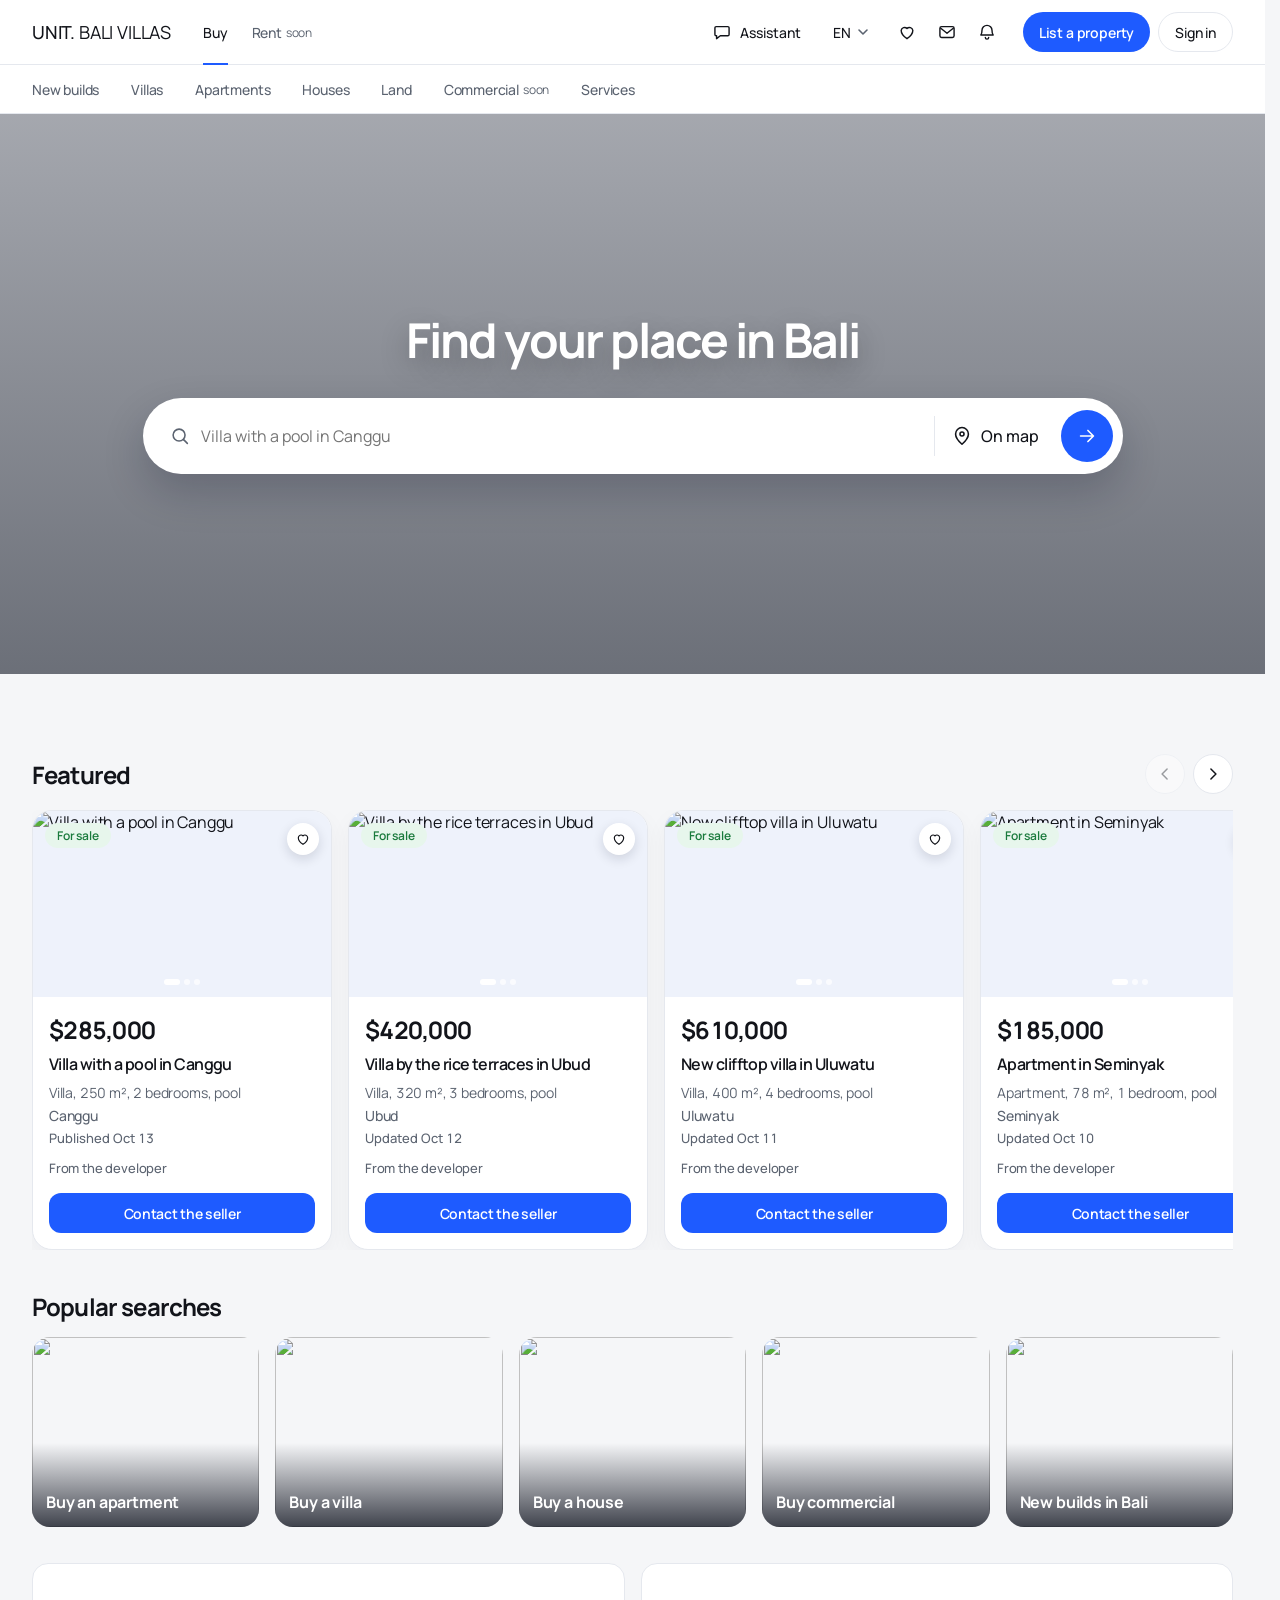
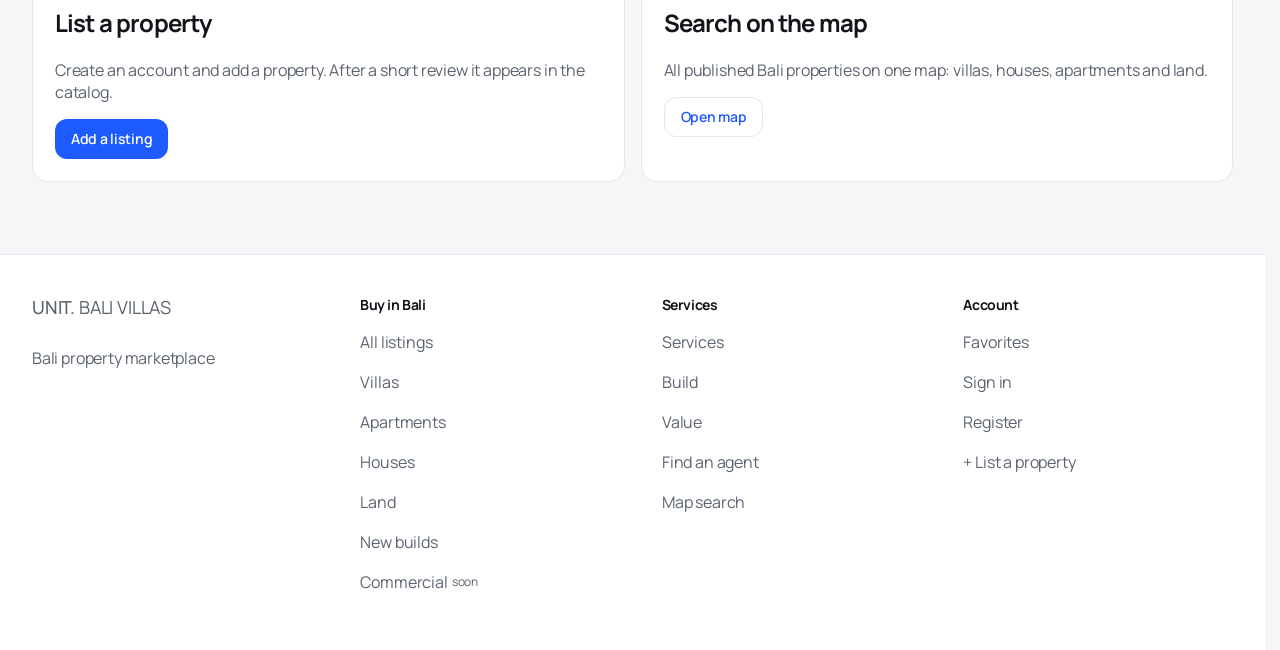
==== commit b4a657c8: "Вордмарк UNIT. BALI VILLAS, вход, лента на главной, рабочие стрелки фото и фильтры на телефоне, заго" ====
--- a/index.html
+++ b/index.html
@@ -1,6 +1,6 @@
-<!DOCTYPE html><html lang="en"><head><meta name="robots" content="noindex, nofollow"><link rel="stylesheet" href="base.css"><link rel="stylesheet" href="header.css"><link rel="stylesheet" href="fixes.css"><meta charset="utf-8"><meta name="viewport" content="width=device-width, initial-scale=1, viewport-fit=cover"><meta name="next-size-adjust" content=""><title>Bali Villas — property in Bali</title><meta name="description" content="Villas, houses, apartments and land for sale in Bali"></head><body class="__className_ebdcfe"><div hidden=""></div><header class="site-header">
+<!DOCTYPE html><html lang="en"><head><meta name="robots" content="noindex, nofollow"><link rel="stylesheet" href="base.css"><link rel="stylesheet" href="header.css"><link rel="stylesheet" href="fixes.css"><meta charset="utf-8"><meta name="viewport" content="width=device-width, initial-scale=1, viewport-fit=cover"><meta name="next-size-adjust" content=""><title>Property for sale in Bali | UNIT. BALI VILLAS</title><meta name="description" content="Villas, houses, apartments and land for sale in Bali"></head><body class="__className_ebdcfe"><div hidden=""></div><header class="site-header">
   <div class="hdr-bar">
-    <a class="hdr-logo" href="index.html" aria-label="UNIT.BALI VILLAS"><b>UNIT.</b>BALI VILLAS</a>
+    <a class="hdr-logo" href="index.html" aria-label="UNIT. BALI VILLAS"><b>UNIT.</b>&nbsp;BALI VILLAS</a>
 
     <nav class="hdr-deal" aria-label="Deal type">
       <a class="hdr-deal-link is-on" href="index.html">Buy</a>
@@ -55,9 +55,9 @@
   <a href="commercial.html">Commercial <small class="nav-soon">soon</small></a>
   <a href="services.html">Services</a>
 </nav></div></div>
-</header><div class="home-shell"><main><section class="home-hero"><div class="home-hero-inner"><h1>Find your place in Bali</h1><form class="search-hero"><span class="search-hero-icon" aria-hidden="true"><svg viewBox="0 0 24 24"><circle cx="11" cy="11" r="6.5" fill="none" stroke="currentColor" stroke-width="1.7"></circle><path d="m16 16 4 4" fill="none" stroke="currentColor" stroke-width="1.7" stroke-linecap="round"></path></svg></span><input placeholder="Villa with a pool in Canggu" aria-label="Search" value=""><button type="button" class="search-hero-map"><svg viewBox="0 0 24 24" aria-hidden="true"><path d="M12 21s7-6.2 7-11.2A7 7 0 0 0 5 9.8C5 14.8 12 21 12 21Z" fill="none" stroke="currentColor" stroke-width="1.7" stroke-linejoin="round"></path><circle cx="12" cy="9.8" r="2.2" fill="none" stroke="currentColor" stroke-width="1.7"></circle></svg>On map</button><button type="submit" class="search-hero-go" aria-label="Search"><svg viewBox="0 0 24 24"><path d="M5 12h12M13 6l6 6-6 6" fill="none" stroke="currentColor" stroke-width="1.8" stroke-linecap="round" stroke-linejoin="round"></path></svg></button></form></div></section><div class="home-body"><section class="block"><div class="block-head"><h2>Featured</h2><div class="arrows"><button type="button" aria-label="Previous"><svg viewBox="0 0 24 24" aria-hidden="true"><path d="m14.5 6-6 6 6 6"/></svg></button><button type="button" aria-label="Next"><svg viewBox="0 0 24 24" aria-hidden="true"><path d="m9.5 6 6 6-6 6"/></svg></button></div></div><div class="carousel"><article class="offer offer-compact"><div class="offer-photo"><div class="offer-track" style="transform: translate3d(0%, 0px, 0px);"><div class="offer-slide"><img alt="Villa with a pool in Canggu" referrerpolicy="no-referrer" src="https://images.unsplash.com/photo-1613490493576-7fde63acd811?auto=format&amp;fit=crop&amp;w=1200&amp;q=70"></div><div class="offer-slide"><img alt="" referrerpolicy="no-referrer" src="https://images.unsplash.com/photo-1600596542815-ffad4c1539a9?auto=format&amp;fit=crop&amp;w=1200&amp;q=70"></div><div class="offer-slide"><img alt="" referrerpolicy="no-referrer" src="https://images.unsplash.com/photo-1600585154340-be6161a56a0c?auto=format&amp;fit=crop&amp;w=1200&amp;q=70"></div></div><button type="button" class="heart" aria-label="Save to favorites" aria-pressed="false"><svg viewBox="0 0 24 24" aria-hidden="true"><path d="M12 20s-7-4.4-7-10a4 4 0 0 1 7-2.6A4 4 0 0 1 19 10c0 5.6-7 10-7 10Z"/></svg></button><button type="button" class="photo-nav prev" aria-label="Previous photo"><svg viewBox="0 0 20 20" aria-hidden="true"><path d="M12.5 4.5 7 10l5.5 5.5" fill="none" stroke="currentColor" stroke-width="1.8" stroke-linecap="round" stroke-linejoin="round"></path></svg></button><button type="button" class="photo-nav next" aria-label="Next photo"><svg viewBox="0 0 20 20" aria-hidden="true"><path d="M7.5 4.5 13 10l-5.5 5.5" fill="none" stroke="currentColor" stroke-width="1.8" stroke-linecap="round" stroke-linejoin="round"></path></svg></button><span class="badge for-sale">For sale</span><span class="offer-dots" aria-hidden="true"><i class="on"></i><i class=""></i><i class=""></i></span></div><a class="offer-body" href="listing.html"><strong class="offer-price">$285,000</strong><h3 class="offer-title">Villa with a pool in Canggu</h3><p class="offer-params">Villa, 250 m², 2 bedrooms, pool</p><p class="offer-place">Canggu</p><p class="listing-dates">Published Oct 13</p><p class="offer-own">From the developer</p></a><a class="btn offer-cta" href="listing.html">Contact the seller</a></article><article class="offer offer-compact"><div class="offer-photo"><div class="offer-track" style="transform: translate3d(0%, 0px, 0px);"><div class="offer-slide"><img alt="Villa by the rice terraces in Ubud" referrerpolicy="no-referrer" src="https://images.unsplash.com/photo-1600596542815-ffad4c1539a9?auto=format&amp;fit=crop&amp;w=1200&amp;q=70"></div><div class="offer-slide"><img alt="" referrerpolicy="no-referrer" src="https://images.unsplash.com/photo-1600585154340-be6161a56a0c?auto=format&amp;fit=crop&amp;w=1200&amp;q=70"></div><div class="offer-slide"><img alt="" referrerpolicy="no-referrer" src="https://images.unsplash.com/photo-1512917774080-9991f1c4c750?auto=format&amp;fit=crop&amp;w=1200&amp;q=70"></div></div><button type="button" class="heart" aria-label="Save to favorites" aria-pressed="false"><svg viewBox="0 0 24 24" aria-hidden="true"><path d="M12 20s-7-4.4-7-10a4 4 0 0 1 7-2.6A4 4 0 0 1 19 10c0 5.6-7 10-7 10Z"/></svg></button><button type="button" class="photo-nav prev" aria-label="Previous photo"><svg viewBox="0 0 20 20" aria-hidden="true"><path d="M12.5 4.5 7 10l5.5 5.5" fill="none" stroke="currentColor" stroke-width="1.8" stroke-linecap="round" stroke-linejoin="round"></path></svg></button><button type="button" class="photo-nav next" aria-label="Next photo"><svg viewBox="0 0 20 20" aria-hidden="true"><path d="M7.5 4.5 13 10l-5.5 5.5" fill="none" stroke="currentColor" stroke-width="1.8" stroke-linecap="round" stroke-linejoin="round"></path></svg></button><span class="badge for-sale">For sale</span><span class="offer-dots" aria-hidden="true"><i class="on"></i><i class=""></i><i class=""></i></span></div><a class="offer-body" href="listing.html"><strong class="offer-price">$420,000</strong><h3 class="offer-title">Villa by the rice terraces in Ubud</h3><p class="offer-params">Villa, 320 m², 3 bedrooms, pool</p><p class="offer-place">Ubud</p><p class="listing-dates">Updated Oct 12</p><p class="offer-own">From the developer</p></a><a class="btn offer-cta" href="listing.html">Contact the seller</a></article><article class="offer offer-compact"><div class="offer-photo"><div class="offer-track" style="transform: translate3d(0%, 0px, 0px);"><div class="offer-slide"><img alt="New clifftop villa in Uluwatu" referrerpolicy="no-referrer" src="https://images.unsplash.com/photo-1600585154340-be6161a56a0c?auto=format&amp;fit=crop&amp;w=1200&amp;q=70"></div><div class="offer-slide"><img alt="" referrerpolicy="no-referrer" src="https://images.unsplash.com/photo-1512917774080-9991f1c4c750?auto=format&amp;fit=crop&amp;w=1200&amp;q=70"></div><div class="offer-slide"><img alt="" referrerpolicy="no-referrer" src="https://images.unsplash.com/photo-1570129477492-45c003edd2be?auto=format&amp;fit=crop&amp;w=1200&amp;q=70"></div></div><button type="button" class="heart" aria-label="Save to favorites" aria-pressed="false"><svg viewBox="0 0 24 24" aria-hidden="true"><path d="M12 20s-7-4.4-7-10a4 4 0 0 1 7-2.6A4 4 0 0 1 19 10c0 5.6-7 10-7 10Z"/></svg></button><button type="button" class="photo-nav prev" aria-label="Previous photo"><svg viewBox="0 0 20 20" aria-hidden="true"><path d="M12.5 4.5 7 10l5.5 5.5" fill="none" stroke="currentColor" stroke-width="1.8" stroke-linecap="round" stroke-linejoin="round"></path></svg></button><button type="button" class="photo-nav next" aria-label="Next photo"><svg viewBox="0 0 20 20" aria-hidden="true"><path d="M7.5 4.5 13 10l-5.5 5.5" fill="none" stroke="currentColor" stroke-width="1.8" stroke-linecap="round" stroke-linejoin="round"></path></svg></button><span class="badge for-sale">For sale</span><span class="offer-dots" aria-hidden="true"><i class="on"></i><i class=""></i><i class=""></i></span></div><a class="offer-body" href="listing.html"><strong class="offer-price">$610,000</strong><h3 class="offer-title">New clifftop villa in Uluwatu</h3><p class="offer-params">Villa, 400 m², 4 bedrooms, pool</p><p class="offer-place">Uluwatu</p><p class="listing-dates">Updated Oct 11</p><p class="offer-own">From the developer</p></a><a class="btn offer-cta" href="listing.html">Contact the seller</a></article><article class="offer offer-compact"><div class="offer-photo"><div class="offer-track" style="transform: translate3d(0%, 0px, 0px);"><div class="offer-slide"><img alt="Apartment in Seminyak" referrerpolicy="no-referrer" src="https://images.unsplash.com/photo-1512917774080-9991f1c4c750?auto=format&amp;fit=crop&amp;w=1200&amp;q=70"></div><div class="offer-slide"><img alt="" referrerpolicy="no-referrer" src="https://images.unsplash.com/photo-1570129477492-45c003edd2be?auto=format&amp;fit=crop&amp;w=1200&amp;q=70"></div><div class="offer-slide"><img alt="" referrerpolicy="no-referrer" src="https://images.unsplash.com/photo-1564013799919-ab600027ffc6?auto=format&amp;fit=crop&amp;w=1200&amp;q=70"></div></div><button type="button" class="heart" aria-label="Save to favorites" aria-pressed="false"><svg viewBox="0 0 24 24" aria-hidden="true"><path d="M12 20s-7-4.4-7-10a4 4 0 0 1 7-2.6A4 4 0 0 1 19 10c0 5.6-7 10-7 10Z"/></svg></button><button type="button" class="photo-nav prev" aria-label="Previous photo"><svg viewBox="0 0 20 20" aria-hidden="true"><path d="M12.5 4.5 7 10l5.5 5.5" fill="none" stroke="currentColor" stroke-width="1.8" stroke-linecap="round" stroke-linejoin="round"></path></svg></button><button type="button" class="photo-nav next" aria-label="Next photo"><svg viewBox="0 0 20 20" aria-hidden="true"><path d="M7.5 4.5 13 10l-5.5 5.5" fill="none" stroke="currentColor" stroke-width="1.8" stroke-linecap="round" stroke-linejoin="round"></path></svg></button><span class="badge for-sale">For sale</span><span class="offer-dots" aria-hidden="true"><i class="on"></i><i class=""></i><i class=""></i></span></div><a class="offer-body" href="listing.html"><strong class="offer-price">$185,000</strong><h3 class="offer-title">Apartment in Seminyak</h3><p class="offer-params">Apartment, 78 m², 1 bedroom, pool</p><p class="offer-place">Seminyak</p><p class="listing-dates">Updated Oct 10</p><p class="offer-own">From the developer</p></a><a class="btn offer-cta" href="listing.html">Contact the seller</a></article><article class="offer offer-compact"><div class="offer-photo"><div class="offer-track" style="transform: translate3d(0%, 0px, 0px);"><div class="offer-slide"><img alt="Land plot in Jimbaran" referrerpolicy="no-referrer" src="https://images.unsplash.com/photo-1570129477492-45c003edd2be?auto=format&amp;fit=crop&amp;w=1200&amp;q=70"></div><div class="offer-slide"><img alt="" referrerpolicy="no-referrer" src="https://images.unsplash.com/photo-1564013799919-ab600027ffc6?auto=format&amp;fit=crop&amp;w=1200&amp;q=70"></div><div class="offer-slide"><img alt="" referrerpolicy="no-referrer" src="https://images.unsplash.com/photo-1600607687939-ce8a6c25118c?auto=format&amp;fit=crop&amp;w=1200&amp;q=70"></div></div><button type="button" class="heart" aria-label="Save to favorites" aria-pressed="false"><svg viewBox="0 0 24 24" aria-hidden="true"><path d="M12 20s-7-4.4-7-10a4 4 0 0 1 7-2.6A4 4 0 0 1 19 10c0 5.6-7 10-7 10Z"/></svg></button><button type="button" class="photo-nav prev" aria-label="Previous photo"><svg viewBox="0 0 20 20" aria-hidden="true"><path d="M12.5 4.5 7 10l5.5 5.5" fill="none" stroke="currentColor" stroke-width="1.8" stroke-linecap="round" stroke-linejoin="round"></path></svg></button><button type="button" class="photo-nav next" aria-label="Next photo"><svg viewBox="0 0 20 20" aria-hidden="true"><path d="M7.5 4.5 13 10l-5.5 5.5" fill="none" stroke="currentColor" stroke-width="1.8" stroke-linecap="round" stroke-linejoin="round"></path></svg></button><span class="badge for-sale">For sale</span><span class="offer-dots" aria-hidden="true"><i class="on"></i><i class=""></i><i class=""></i></span></div><a class="offer-body" href="listing.html"><strong class="offer-price">$150,000</strong><h3 class="offer-title">Land plot in Jimbaran</h3><p class="offer-params">Land, 800 m², plot</p><p class="offer-place">Jimbaran</p><p class="listing-dates">Updated Oct 9</p><p class="offer-own">From the developer</p></a><a class="btn offer-cta" href="listing.html">Contact the seller</a></article><article class="offer offer-compact"><div class="offer-photo"><div class="offer-track" style="transform: translate3d(0%, 0px, 0px);"><div class="offer-slide"><img alt="House in Sanur" referrerpolicy="no-referrer" src="https://images.unsplash.com/photo-1564013799919-ab600027ffc6?auto=format&amp;fit=crop&amp;w=1200&amp;q=70"></div><div class="offer-slide"><img alt="" referrerpolicy="no-referrer" src="https://images.unsplash.com/photo-1600607687939-ce8a6c25118c?auto=format&amp;fit=crop&amp;w=1200&amp;q=70"></div><div class="offer-slide"><img alt="" referrerpolicy="no-referrer" src="https://images.unsplash.com/photo-1600210492486-724fe5c67fb0?auto=format&amp;fit=crop&amp;w=1200&amp;q=70"></div></div><button type="button" class="heart" aria-label="Save to favorites" aria-pressed="false"><svg viewBox="0 0 24 24" aria-hidden="true"><path d="M12 20s-7-4.4-7-10a4 4 0 0 1 7-2.6A4 4 0 0 1 19 10c0 5.6-7 10-7 10Z"/></svg></button><button type="button" class="photo-nav prev" aria-label="Previous photo"><svg viewBox="0 0 20 20" aria-hidden="true"><path d="M12.5 4.5 7 10l5.5 5.5" fill="none" stroke="currentColor" stroke-width="1.8" stroke-linecap="round" stroke-linejoin="round"></path></svg></button><button type="button" class="photo-nav next" aria-label="Next photo"><svg viewBox="0 0 20 20" aria-hidden="true"><path d="M7.5 4.5 13 10l-5.5 5.5" fill="none" stroke="currentColor" stroke-width="1.8" stroke-linecap="round" stroke-linejoin="round"></path></svg></button><span class="badge for-sale">For sale</span><span class="offer-dots" aria-hidden="true"><i class="on"></i><i class=""></i><i class=""></i></span></div><a class="offer-body" href="listing.html"><strong class="offer-price">$340,000</strong><h3 class="offer-title">House in Sanur</h3><p class="offer-params">House, 180 m², 3 bedrooms</p><p class="offer-place">Sanur</p><p class="listing-dates">Updated Oct 8</p><p class="offer-own">From the developer</p></a><a class="btn offer-cta" href="listing.html">Contact the seller</a></article><article class="offer offer-compact"><div class="offer-photo"><div class="offer-track" style="transform: translate3d(0%, 0px, 0px);"><div class="offer-slide"><img alt="Villa with jungle view in Pererenan" referrerpolicy="no-referrer" src="https://images.unsplash.com/photo-1600607687939-ce8a6c25118c?auto=format&amp;fit=crop&amp;w=1200&amp;q=70"></div><div class="offer-slide"><img alt="" referrerpolicy="no-referrer" src="https://images.unsplash.com/photo-1600210492486-724fe5c67fb0?auto=format&amp;fit=crop&amp;w=1200&amp;q=70"></div><div class="offer-slide"><img alt="" referrerpolicy="no-referrer" src="https://images.unsplash.com/photo-1502672260266-1c1ef2d93688?auto=format&amp;fit=crop&amp;w=1200&amp;q=70"></div></div><button type="button" class="heart" aria-label="Save to favorites" aria-pressed="false"><svg viewBox="0 0 24 24" aria-hidden="true"><path d="M12 20s-7-4.4-7-10a4 4 0 0 1 7-2.6A4 4 0 0 1 19 10c0 5.6-7 10-7 10Z"/></svg></button><button type="button" class="photo-nav prev" aria-label="Previous photo"><svg viewBox="0 0 20 20" aria-hidden="true"><path d="M12.5 4.5 7 10l5.5 5.5" fill="none" stroke="currentColor" stroke-width="1.8" stroke-linecap="round" stroke-linejoin="round"></path></svg></button><button type="button" class="photo-nav next" aria-label="Next photo"><svg viewBox="0 0 20 20" aria-hidden="true"><path d="M7.5 4.5 13 10l-5.5 5.5" fill="none" stroke="currentColor" stroke-width="1.8" stroke-linecap="round" stroke-linejoin="round"></path></svg></button><span class="badge for-sale">For sale</span><span class="offer-dots" aria-hidden="true"><i class="on"></i><i class=""></i><i class=""></i></span></div><a class="offer-body" href="listing.html"><strong class="offer-price">$365,000</strong><h3 class="offer-title">Villa with jungle view in Pererenan</h3><p class="offer-params">Villa, 280 m², 3 bedrooms, pool</p><p class="offer-place">Pererenan</p><p class="listing-dates">Published Oct 7</p><p class="offer-own">From the developer</p></a><a class="btn offer-cta" href="listing.html">Contact the seller</a></article><article class="offer offer-compact"><div class="offer-photo"><div class="offer-track" style="transform: translate3d(0%, 0px, 0px);"><div class="offer-slide"><img alt="Beachside apartment in Kuta" referrerpolicy="no-referrer" src="https://images.unsplash.com/photo-1600210492486-724fe5c67fb0?auto=format&amp;fit=crop&amp;w=1200&amp;q=70"></div><div class="offer-slide"><img alt="" referrerpolicy="no-referrer" src="https://images.unsplash.com/photo-1502672260266-1c1ef2d93688?auto=format&amp;fit=crop&amp;w=1200&amp;q=70"></div><div class="offer-slide"><img alt="" referrerpolicy="no-referrer" src="https://images.unsplash.com/photo-1600566753190-17f0baa2a6c3?auto=format&amp;fit=crop&amp;w=1200&amp;q=70"></div></div><button type="button" class="heart" aria-label="Save to favorites" aria-pressed="false"><svg viewBox="0 0 24 24" aria-hidden="true"><path d="M12 20s-7-4.4-7-10a4 4 0 0 1 7-2.6A4 4 0 0 1 19 10c0 5.6-7 10-7 10Z"/></svg></button><button type="button" class="photo-nav prev" aria-label="Previous photo"><svg viewBox="0 0 20 20" aria-hidden="true"><path d="M12.5 4.5 7 10l5.5 5.5" fill="none" stroke="currentColor" stroke-width="1.8" stroke-linecap="round" stroke-linejoin="round"></path></svg></button><button type="button" class="photo-nav next" aria-label="Next photo"><svg viewBox="0 0 20 20" aria-hidden="true"><path d="M7.5 4.5 13 10l-5.5 5.5" fill="none" stroke="currentColor" stroke-width="1.8" stroke-linecap="round" stroke-linejoin="round"></path></svg></button><span class="badge for-sale">For sale</span><span class="offer-dots" aria-hidden="true"><i class="on"></i><i class=""></i><i class=""></i></span></div><a class="offer-body" href="listing.html"><strong class="offer-price">$128,000</strong><h3 class="offer-title">Beachside apartment in Kuta</h3><p class="offer-params">Apartment, 62 m², 1 bedroom, pool</p><p class="offer-place">Kuta</p><p class="listing-dates">Updated Oct 6</p><p class="offer-own">From the developer</p></a><a class="btn offer-cta" href="listing.html">Contact the seller</a></article><article class="offer offer-compact"><div class="offer-photo"><div class="offer-track" style="transform: translate3d(0%, 0px, 0px);"><div class="offer-slide"><img alt="Family house in Berawa" referrerpolicy="no-referrer" src="https://images.unsplash.com/photo-1502672260266-1c1ef2d93688?auto=format&amp;fit=crop&amp;w=1200&amp;q=70"></div><div class="offer-slide"><img alt="" referrerpolicy="no-referrer" src="https://images.unsplash.com/photo-1600566753190-17f0baa2a6c3?auto=format&amp;fit=crop&amp;w=1200&amp;q=70"></div><div class="offer-slide"><img alt="" referrerpolicy="no-referrer" src="https://images.unsplash.com/photo-1600585154526-990dced4db0d?auto=format&amp;fit=crop&amp;w=1200&amp;q=70"></div></div><button type="button" class="heart" aria-label="Save to favorites" aria-pressed="false"><svg viewBox="0 0 24 24" aria-hidden="true"><path d="M12 20s-7-4.4-7-10a4 4 0 0 1 7-2.6A4 4 0 0 1 19 10c0 5.6-7 10-7 10Z"/></svg></button><button type="button" class="photo-nav prev" aria-label="Previous photo"><svg viewBox="0 0 20 20" aria-hidden="true"><path d="M12.5 4.5 7 10l5.5 5.5" fill="none" stroke="currentColor" stroke-width="1.8" stroke-linecap="round" stroke-linejoin="round"></path></svg></button><button type="button" class="photo-nav next" aria-label="Next photo"><svg viewBox="0 0 20 20" aria-hidden="true"><path d="M7.5 4.5 13 10l-5.5 5.5" fill="none" stroke="currentColor" stroke-width="1.8" stroke-linecap="round" stroke-linejoin="round"></path></svg></button><span class="badge for-sale">For sale</span><span class="offer-dots" aria-hidden="true"><i class="on"></i><i class=""></i><i class=""></i></span></div><a class="offer-body" href="listing.html"><strong class="offer-price">$275,000</strong><h3 class="offer-title">Family house in Berawa</h3><p class="offer-params">House, 210 m², 4 bedrooms, pool</p><p class="offer-place">Berawa</p><p class="listing-dates">Updated Oct 5</p><p class="offer-own">From the developer</p></a><a class="btn offer-cta" href="listing.html">Contact the seller</a></article><article class="offer offer-compact"><div class="offer-photo"><div class="offer-track" style="transform: translate3d(0%, 0px, 0px);"><div class="offer-slide"><img alt="Island Homes villa near Echo Beach" referrerpolicy="no-referrer" src="https://images.unsplash.com/photo-1613490493576-7fde63acd811?auto=format&amp;fit=crop&amp;w=1200&amp;q=70"></div><div class="offer-slide"><img alt="" referrerpolicy="no-referrer" src="https://images.unsplash.com/photo-1600596542815-ffad4c1539a9?auto=format&amp;fit=crop&amp;w=1200&amp;q=70"></div><div class="offer-slide"><img alt="" referrerpolicy="no-referrer" src="https://images.unsplash.com/photo-1600585154340-be6161a56a0c?auto=format&amp;fit=crop&amp;w=1200&amp;q=70"></div></div><button type="button" class="heart" aria-label="Save to favorites" aria-pressed="false"><svg viewBox="0 0 24 24" aria-hidden="true"><path d="M12 20s-7-4.4-7-10a4 4 0 0 1 7-2.6A4 4 0 0 1 19 10c0 5.6-7 10-7 10Z"/></svg></button><button type="button" class="photo-nav prev" aria-label="Previous photo"><svg viewBox="0 0 20 20" aria-hidden="true"><path d="M12.5 4.5 7 10l5.5 5.5" fill="none" stroke="currentColor" stroke-width="1.8" stroke-linecap="round" stroke-linejoin="round"></path></svg></button><button type="button" class="photo-nav next" aria-label="Next photo"><svg viewBox="0 0 20 20" aria-hidden="true"><path d="M7.5 4.5 13 10l-5.5 5.5" fill="none" stroke="currentColor" stroke-width="1.8" stroke-linecap="round" stroke-linejoin="round"></path></svg></button><span class="badge for-sale">For sale</span><span class="offer-dots" aria-hidden="true"><i class="on"></i><i class=""></i><i class=""></i></span></div><a class="offer-body" href="listing.html"><strong class="offer-price">$389,000</strong><h3 class="offer-title">Island Homes villa near Echo Beach</h3><p class="offer-params">Villa, 3 bedrooms, pool</p><p class="offer-place">Canggu</p><p class="listing-dates">Published Oct 4</p><p class="offer-own">Island Homes</p></a><a class="btn offer-cta" href="listing.html">Contact the seller</a></article><article class="offer offer-compact"><div class="offer-photo"><div class="offer-track" style="transform: translate3d(0%, 0px, 0px);"><div class="offer-slide"><img alt="Off-plan villa in Ungasan" referrerpolicy="no-referrer" src="https://images.unsplash.com/photo-1600566753190-17f0baa2a6c3?auto=format&amp;fit=crop&amp;w=1200&amp;q=70"></div><div class="offer-slide"><img alt="" referrerpolicy="no-referrer" src="https://images.unsplash.com/photo-1600585154526-990dced4db0d?auto=format&amp;fit=crop&amp;w=1200&amp;q=70"></div><div class="offer-slide"><img alt="" referrerpolicy="no-referrer" src="https://images.unsplash.com/photo-1600573472592-401b489a3cdc?auto=format&amp;fit=crop&amp;w=1200&amp;q=70"></div></div><button type="button" class="heart" aria-label="Save to favorites" aria-pressed="false"><svg viewBox="0 0 24 24" aria-hidden="true"><path d="M12 20s-7-4.4-7-10a4 4 0 0 1 7-2.6A4 4 0 0 1 19 10c0 5.6-7 10-7 10Z"/></svg></button><button type="button" class="photo-nav prev" aria-label="Previous photo"><svg viewBox="0 0 20 20" aria-hidden="true"><path d="M12.5 4.5 7 10l5.5 5.5" fill="none" stroke="currentColor" stroke-width="1.8" stroke-linecap="round" stroke-linejoin="round"></path></svg></button><button type="button" class="photo-nav next" aria-label="Next photo"><svg viewBox="0 0 20 20" aria-hidden="true"><path d="M7.5 4.5 13 10l-5.5 5.5" fill="none" stroke="currentColor" stroke-width="1.8" stroke-linecap="round" stroke-linejoin="round"></path></svg></button><span class="badge for-sale">For sale</span><span class="offer-dots" aria-hidden="true"><i class="on"></i><i class=""></i><i class=""></i></span></div><a class="offer-body" href="listing.html"><strong class="offer-price">$540,000</strong><h3 class="offer-title">Off-plan villa in Ungasan</h3><p class="offer-params">Villa, 360 m², 4 bedrooms, pool</p><p class="offer-place">Ungasan</p><p class="listing-dates">Updated Oct 4</p><p class="offer-own">From the developer</p></a><a class="btn offer-cta" href="listing.html">Contact the seller</a></article><article class="offer offer-compact"><div class="offer-photo"><div class="offer-track" style="transform: translate3d(0%, 0px, 0px);"><div class="offer-slide"><img alt="House with a garden in Umalas" referrerpolicy="no-referrer" src="https://images.unsplash.com/photo-1613490493576-7fde63acd811?auto=format&amp;fit=crop&amp;w=1200&amp;q=70"></div><div class="offer-slide"><img alt="" referrerpolicy="no-referrer" src="https://images.unsplash.com/photo-1600596542815-ffad4c1539a9?auto=format&amp;fit=crop&amp;w=1200&amp;q=70"></div><div class="offer-slide"><img alt="" referrerpolicy="no-referrer" src="https://images.unsplash.com/photo-1600585154340-be6161a56a0c?auto=format&amp;fit=crop&amp;w=1200&amp;q=70"></div></div><button type="button" class="heart" aria-label="Save to favorites" aria-pressed="false"><svg viewBox="0 0 24 24" aria-hidden="true"><path d="M12 20s-7-4.4-7-10a4 4 0 0 1 7-2.6A4 4 0 0 1 19 10c0 5.6-7 10-7 10Z"/></svg></button><button type="button" class="photo-nav prev" aria-label="Previous photo"><svg viewBox="0 0 20 20" aria-hidden="true"><path d="M12.5 4.5 7 10l5.5 5.5" fill="none" stroke="currentColor" stroke-width="1.8" stroke-linecap="round" stroke-linejoin="round"></path></svg></button><button type="button" class="photo-nav next" aria-label="Next photo"><svg viewBox="0 0 20 20" aria-hidden="true"><path d="M7.5 4.5 13 10l-5.5 5.5" fill="none" stroke="currentColor" stroke-width="1.8" stroke-linecap="round" stroke-linejoin="round"></path></svg></button><span class="badge for-sale">For sale</span><span class="offer-dots" aria-hidden="true"><i class="on"></i><i class=""></i><i class=""></i></span></div><a class="offer-body" href="listing.html"><strong class="offer-price">$255,000</strong><h3 class="offer-title">House with a garden in Umalas</h3><p class="offer-params">House, 3 bedrooms</p><p class="offer-place">Umalas</p><p class="listing-dates">Updated Oct 3</p><p class="offer-own">Island Homes</p></a><a class="btn offer-cta" href="listing.html">Contact the seller</a></article></div></section><section class="block"><h2>Popular searches</h2><div class="popular"><a class="popular-card" href="catalog.html"><img alt="" src="https://images.unsplash.com/photo-1502672260266-1c1ef2d93688?auto=format&amp;fit=crop&amp;w=900&amp;q=70"><span>Buy an apartment</span></a><a class="popular-card" href="catalog.html"><img alt="" src="https://images.unsplash.com/photo-1613490493576-7fde63acd811?auto=format&amp;fit=crop&amp;w=900&amp;q=70"><span>Buy a villa</span></a><a class="popular-card" href="catalog.html"><img alt="" src="https://images.unsplash.com/photo-1564013799919-ab600027ffc6?auto=format&amp;fit=crop&amp;w=900&amp;q=70"><span>Buy a house</span></a><a class="popular-card" href="commercial.html"><img alt="" src="https://images.unsplash.com/photo-1486406146926-c627a92ad1ab?auto=format&amp;fit=crop&amp;w=900&amp;q=70"><span>Buy commercial</span></a><a class="popular-card" href="catalog.html"><img alt="" src="https://images.unsplash.com/photo-1503387762-592deb58ef4e?auto=format&amp;fit=crop&amp;w=900&amp;q=70"><span>New builds in Bali</span></a></div></section><section class="cta-row"><article><h2>List a property</h2><p>Create an account and add a property. After a short review it appears in the catalog.</p><a class="btn" href="login.html">Add a listing</a></article><article><h2>Search on the map</h2><p>All published Bali properties on one map: villas, houses, apartments and land.</p><a class="btn btn-line" href="map.html">Open map</a></article></section></div></main></div><footer class="site-footer"><div class="footer-inner"><div class="footer-brand"><a class="hdr-logo" href="index.html"><b>UNIT.</b>BALI VILLAS</a><p>Bali property marketplace</p></div><nav aria-label="Buy in Bali"><h2>Buy in Bali</h2><a href="catalog.html">All listings</a><a href="catalog.html">Villas</a><a href="catalog.html">Apartments</a><a href="catalog.html">Houses</a><a href="catalog.html">Land</a><a href="catalog.html">New builds</a><a href="commercial.html">Commercial <small class="nav-soon">soon</small></a></nav><nav aria-label="Services"><h2>Services</h2><a href="services.html">Services</a><a href="services.html#build">Build</a><a href="services.html#estimate">Value</a><a href="services.html#realtor">Find an agent</a><a href="map.html">Map search</a></nav><nav aria-label="Account"><h2>Account</h2><a href="/favorites">Favorites</a><a href="login.html">Sign in</a><a href="login.html">Register</a><a href="login.html">+ List a property</a></nav></div></footer><next-route-announcer style="position: absolute;"></next-route-announcer><div class="hdr-sheet" id="hdr-sheet" role="dialog" aria-modal="true" aria-label="Menu" hidden>
+</header><div class="home-shell"><main><section class="home-hero"><div class="home-hero-inner"><h1>Find your place in Bali</h1><form class="search-hero"><span class="search-hero-icon" aria-hidden="true"><svg viewBox="0 0 24 24"><circle cx="11" cy="11" r="6.5" fill="none" stroke="currentColor" stroke-width="1.7"></circle><path d="m16 16 4 4" fill="none" stroke="currentColor" stroke-width="1.7" stroke-linecap="round"></path></svg></span><input placeholder="Villa with a pool in Canggu" aria-label="Search" value=""><button type="button" class="search-hero-map"><svg viewBox="0 0 24 24" aria-hidden="true"><path d="M12 21s7-6.2 7-11.2A7 7 0 0 0 5 9.8C5 14.8 12 21 12 21Z" fill="none" stroke="currentColor" stroke-width="1.7" stroke-linejoin="round"></path><circle cx="12" cy="9.8" r="2.2" fill="none" stroke="currentColor" stroke-width="1.7"></circle></svg>On map</button><button type="submit" class="search-hero-go" aria-label="Search"><svg viewBox="0 0 24 24"><path d="M5 12h12M13 6l6 6-6 6" fill="none" stroke="currentColor" stroke-width="1.8" stroke-linecap="round" stroke-linejoin="round"></path></svg></button></form></div></section><div class="home-body"><section class="block"><div class="block-head"><h2>Featured</h2><div class="arrows"><button type="button" aria-label="Previous"><svg viewBox="0 0 24 24" aria-hidden="true"><path d="m14.5 6-6 6 6 6"/></svg></button><button type="button" aria-label="Next"><svg viewBox="0 0 24 24" aria-hidden="true"><path d="m9.5 6 6 6-6 6"/></svg></button></div></div><div class="carousel"><article class="offer offer-compact"><div class="offer-photo"><div class="offer-track" style="transform: translate3d(0%, 0px, 0px);"><div class="offer-slide"><img alt="Villa with a pool in Canggu" referrerpolicy="no-referrer" src="https://images.unsplash.com/photo-1613490493576-7fde63acd811?auto=format&amp;fit=crop&amp;w=1200&amp;q=70"></div><div class="offer-slide"><img alt="" referrerpolicy="no-referrer" src="https://images.unsplash.com/photo-1600596542815-ffad4c1539a9?auto=format&amp;fit=crop&amp;w=1200&amp;q=70"></div><div class="offer-slide"><img alt="" referrerpolicy="no-referrer" src="https://images.unsplash.com/photo-1600585154340-be6161a56a0c?auto=format&amp;fit=crop&amp;w=1200&amp;q=70"></div></div><button type="button" class="heart" aria-label="Save to favorites" aria-pressed="false"><svg viewBox="0 0 24 24" aria-hidden="true"><path d="M12 20s-7-4.4-7-10a4 4 0 0 1 7-2.6A4 4 0 0 1 19 10c0 5.6-7 10-7 10Z"/></svg></button><button type="button" class="photo-nav prev" aria-label="Previous photo"><svg viewBox="0 0 20 20" aria-hidden="true"><path d="M12.5 4.5 7 10l5.5 5.5" fill="none" stroke="currentColor" stroke-width="1.8" stroke-linecap="round" stroke-linejoin="round"></path></svg></button><button type="button" class="photo-nav next" aria-label="Next photo"><svg viewBox="0 0 20 20" aria-hidden="true"><path d="M7.5 4.5 13 10l-5.5 5.5" fill="none" stroke="currentColor" stroke-width="1.8" stroke-linecap="round" stroke-linejoin="round"></path></svg></button><span class="badge for-sale">For sale</span><span class="offer-dots" aria-hidden="true"><i class="on"></i><i class=""></i><i class=""></i></span></div><a class="offer-body" href="listing.html"><strong class="offer-price">$285,000</strong><h3 class="offer-title">Villa with a pool in Canggu</h3><p class="offer-params">Villa, 250 m², 2 bedrooms, pool</p><p class="offer-place">Canggu</p><p class="listing-dates">Published Oct 13</p><p class="offer-own">From the developer</p></a><a class="btn offer-cta" href="listing.html">Contact the seller</a></article><article class="offer offer-compact"><div class="offer-photo"><div class="offer-track" style="transform: translate3d(0%, 0px, 0px);"><div class="offer-slide"><img alt="Villa by the rice terraces in Ubud" referrerpolicy="no-referrer" src="https://images.unsplash.com/photo-1600596542815-ffad4c1539a9?auto=format&amp;fit=crop&amp;w=1200&amp;q=70"></div><div class="offer-slide"><img alt="" referrerpolicy="no-referrer" src="https://images.unsplash.com/photo-1600585154340-be6161a56a0c?auto=format&amp;fit=crop&amp;w=1200&amp;q=70"></div><div class="offer-slide"><img alt="" referrerpolicy="no-referrer" src="https://images.unsplash.com/photo-1512917774080-9991f1c4c750?auto=format&amp;fit=crop&amp;w=1200&amp;q=70"></div></div><button type="button" class="heart" aria-label="Save to favorites" aria-pressed="false"><svg viewBox="0 0 24 24" aria-hidden="true"><path d="M12 20s-7-4.4-7-10a4 4 0 0 1 7-2.6A4 4 0 0 1 19 10c0 5.6-7 10-7 10Z"/></svg></button><button type="button" class="photo-nav prev" aria-label="Previous photo"><svg viewBox="0 0 20 20" aria-hidden="true"><path d="M12.5 4.5 7 10l5.5 5.5" fill="none" stroke="currentColor" stroke-width="1.8" stroke-linecap="round" stroke-linejoin="round"></path></svg></button><button type="button" class="photo-nav next" aria-label="Next photo"><svg viewBox="0 0 20 20" aria-hidden="true"><path d="M7.5 4.5 13 10l-5.5 5.5" fill="none" stroke="currentColor" stroke-width="1.8" stroke-linecap="round" stroke-linejoin="round"></path></svg></button><span class="badge for-sale">For sale</span><span class="offer-dots" aria-hidden="true"><i class="on"></i><i class=""></i><i class=""></i></span></div><a class="offer-body" href="listing.html"><strong class="offer-price">$420,000</strong><h3 class="offer-title">Villa by the rice terraces in Ubud</h3><p class="offer-params">Villa, 320 m², 3 bedrooms, pool</p><p class="offer-place">Ubud</p><p class="listing-dates">Updated Oct 12</p><p class="offer-own">From the developer</p></a><a class="btn offer-cta" href="listing.html">Contact the seller</a></article><article class="offer offer-compact"><div class="offer-photo"><div class="offer-track" style="transform: translate3d(0%, 0px, 0px);"><div class="offer-slide"><img alt="New clifftop villa in Uluwatu" referrerpolicy="no-referrer" src="https://images.unsplash.com/photo-1600585154340-be6161a56a0c?auto=format&amp;fit=crop&amp;w=1200&amp;q=70"></div><div class="offer-slide"><img alt="" referrerpolicy="no-referrer" src="https://images.unsplash.com/photo-1512917774080-9991f1c4c750?auto=format&amp;fit=crop&amp;w=1200&amp;q=70"></div><div class="offer-slide"><img alt="" referrerpolicy="no-referrer" src="https://images.unsplash.com/photo-1570129477492-45c003edd2be?auto=format&amp;fit=crop&amp;w=1200&amp;q=70"></div></div><button type="button" class="heart" aria-label="Save to favorites" aria-pressed="false"><svg viewBox="0 0 24 24" aria-hidden="true"><path d="M12 20s-7-4.4-7-10a4 4 0 0 1 7-2.6A4 4 0 0 1 19 10c0 5.6-7 10-7 10Z"/></svg></button><button type="button" class="photo-nav prev" aria-label="Previous photo"><svg viewBox="0 0 20 20" aria-hidden="true"><path d="M12.5 4.5 7 10l5.5 5.5" fill="none" stroke="currentColor" stroke-width="1.8" stroke-linecap="round" stroke-linejoin="round"></path></svg></button><button type="button" class="photo-nav next" aria-label="Next photo"><svg viewBox="0 0 20 20" aria-hidden="true"><path d="M7.5 4.5 13 10l-5.5 5.5" fill="none" stroke="currentColor" stroke-width="1.8" stroke-linecap="round" stroke-linejoin="round"></path></svg></button><span class="badge for-sale">For sale</span><span class="offer-dots" aria-hidden="true"><i class="on"></i><i class=""></i><i class=""></i></span></div><a class="offer-body" href="listing.html"><strong class="offer-price">$610,000</strong><h3 class="offer-title">New clifftop villa in Uluwatu</h3><p class="offer-params">Villa, 400 m², 4 bedrooms, pool</p><p class="offer-place">Uluwatu</p><p class="listing-dates">Updated Oct 11</p><p class="offer-own">From the developer</p></a><a class="btn offer-cta" href="listing.html">Contact the seller</a></article><article class="offer offer-compact"><div class="offer-photo"><div class="offer-track" style="transform: translate3d(0%, 0px, 0px);"><div class="offer-slide"><img alt="Apartment in Seminyak" referrerpolicy="no-referrer" src="https://images.unsplash.com/photo-1512917774080-9991f1c4c750?auto=format&amp;fit=crop&amp;w=1200&amp;q=70"></div><div class="offer-slide"><img alt="" referrerpolicy="no-referrer" src="https://images.unsplash.com/photo-1570129477492-45c003edd2be?auto=format&amp;fit=crop&amp;w=1200&amp;q=70"></div><div class="offer-slide"><img alt="" referrerpolicy="no-referrer" src="https://images.unsplash.com/photo-1564013799919-ab600027ffc6?auto=format&amp;fit=crop&amp;w=1200&amp;q=70"></div></div><button type="button" class="heart" aria-label="Save to favorites" aria-pressed="false"><svg viewBox="0 0 24 24" aria-hidden="true"><path d="M12 20s-7-4.4-7-10a4 4 0 0 1 7-2.6A4 4 0 0 1 19 10c0 5.6-7 10-7 10Z"/></svg></button><button type="button" class="photo-nav prev" aria-label="Previous photo"><svg viewBox="0 0 20 20" aria-hidden="true"><path d="M12.5 4.5 7 10l5.5 5.5" fill="none" stroke="currentColor" stroke-width="1.8" stroke-linecap="round" stroke-linejoin="round"></path></svg></button><button type="button" class="photo-nav next" aria-label="Next photo"><svg viewBox="0 0 20 20" aria-hidden="true"><path d="M7.5 4.5 13 10l-5.5 5.5" fill="none" stroke="currentColor" stroke-width="1.8" stroke-linecap="round" stroke-linejoin="round"></path></svg></button><span class="badge for-sale">For sale</span><span class="offer-dots" aria-hidden="true"><i class="on"></i><i class=""></i><i class=""></i></span></div><a class="offer-body" href="listing.html"><strong class="offer-price">$185,000</strong><h3 class="offer-title">Apartment in Seminyak</h3><p class="offer-params">Apartment, 78 m², 1 bedroom, pool</p><p class="offer-place">Seminyak</p><p class="listing-dates">Updated Oct 10</p><p class="offer-own">From the developer</p></a><a class="btn offer-cta" href="listing.html">Contact the seller</a></article><article class="offer offer-compact"><div class="offer-photo"><div class="offer-track" style="transform: translate3d(0%, 0px, 0px);"><div class="offer-slide"><img alt="Land plot in Jimbaran" referrerpolicy="no-referrer" src="https://images.unsplash.com/photo-1570129477492-45c003edd2be?auto=format&amp;fit=crop&amp;w=1200&amp;q=70"></div><div class="offer-slide"><img alt="" referrerpolicy="no-referrer" src="https://images.unsplash.com/photo-1564013799919-ab600027ffc6?auto=format&amp;fit=crop&amp;w=1200&amp;q=70"></div><div class="offer-slide"><img alt="" referrerpolicy="no-referrer" src="https://images.unsplash.com/photo-1600607687939-ce8a6c25118c?auto=format&amp;fit=crop&amp;w=1200&amp;q=70"></div></div><button type="button" class="heart" aria-label="Save to favorites" aria-pressed="false"><svg viewBox="0 0 24 24" aria-hidden="true"><path d="M12 20s-7-4.4-7-10a4 4 0 0 1 7-2.6A4 4 0 0 1 19 10c0 5.6-7 10-7 10Z"/></svg></button><button type="button" class="photo-nav prev" aria-label="Previous photo"><svg viewBox="0 0 20 20" aria-hidden="true"><path d="M12.5 4.5 7 10l5.5 5.5" fill="none" stroke="currentColor" stroke-width="1.8" stroke-linecap="round" stroke-linejoin="round"></path></svg></button><button type="button" class="photo-nav next" aria-label="Next photo"><svg viewBox="0 0 20 20" aria-hidden="true"><path d="M7.5 4.5 13 10l-5.5 5.5" fill="none" stroke="currentColor" stroke-width="1.8" stroke-linecap="round" stroke-linejoin="round"></path></svg></button><span class="badge for-sale">For sale</span><span class="offer-dots" aria-hidden="true"><i class="on"></i><i class=""></i><i class=""></i></span></div><a class="offer-body" href="listing.html"><strong class="offer-price">$150,000</strong><h3 class="offer-title">Land plot in Jimbaran</h3><p class="offer-params">Land, 800 m², plot</p><p class="offer-place">Jimbaran</p><p class="listing-dates">Updated Oct 9</p><p class="offer-own">From the developer</p></a><a class="btn offer-cta" href="listing.html">Contact the seller</a></article><article class="offer offer-compact"><div class="offer-photo"><div class="offer-track" style="transform: translate3d(0%, 0px, 0px);"><div class="offer-slide"><img alt="House in Sanur" referrerpolicy="no-referrer" src="https://images.unsplash.com/photo-1564013799919-ab600027ffc6?auto=format&amp;fit=crop&amp;w=1200&amp;q=70"></div><div class="offer-slide"><img alt="" referrerpolicy="no-referrer" src="https://images.unsplash.com/photo-1600607687939-ce8a6c25118c?auto=format&amp;fit=crop&amp;w=1200&amp;q=70"></div><div class="offer-slide"><img alt="" referrerpolicy="no-referrer" src="https://images.unsplash.com/photo-1600210492486-724fe5c67fb0?auto=format&amp;fit=crop&amp;w=1200&amp;q=70"></div></div><button type="button" class="heart" aria-label="Save to favorites" aria-pressed="false"><svg viewBox="0 0 24 24" aria-hidden="true"><path d="M12 20s-7-4.4-7-10a4 4 0 0 1 7-2.6A4 4 0 0 1 19 10c0 5.6-7 10-7 10Z"/></svg></button><button type="button" class="photo-nav prev" aria-label="Previous photo"><svg viewBox="0 0 20 20" aria-hidden="true"><path d="M12.5 4.5 7 10l5.5 5.5" fill="none" stroke="currentColor" stroke-width="1.8" stroke-linecap="round" stroke-linejoin="round"></path></svg></button><button type="button" class="photo-nav next" aria-label="Next photo"><svg viewBox="0 0 20 20" aria-hidden="true"><path d="M7.5 4.5 13 10l-5.5 5.5" fill="none" stroke="currentColor" stroke-width="1.8" stroke-linecap="round" stroke-linejoin="round"></path></svg></button><span class="badge for-sale">For sale</span><span class="offer-dots" aria-hidden="true"><i class="on"></i><i class=""></i><i class=""></i></span></div><a class="offer-body" href="listing.html"><strong class="offer-price">$340,000</strong><h3 class="offer-title">House in Sanur</h3><p class="offer-params">House, 180 m², 3 bedrooms</p><p class="offer-place">Sanur</p><p class="listing-dates">Updated Oct 8</p><p class="offer-own">From the developer</p></a><a class="btn offer-cta" href="listing.html">Contact the seller</a></article><article class="offer offer-compact"><div class="offer-photo"><div class="offer-track" style="transform: translate3d(0%, 0px, 0px);"><div class="offer-slide"><img alt="Villa with jungle view in Pererenan" referrerpolicy="no-referrer" src="https://images.unsplash.com/photo-1600607687939-ce8a6c25118c?auto=format&amp;fit=crop&amp;w=1200&amp;q=70"></div><div class="offer-slide"><img alt="" referrerpolicy="no-referrer" src="https://images.unsplash.com/photo-1600210492486-724fe5c67fb0?auto=format&amp;fit=crop&amp;w=1200&amp;q=70"></div><div class="offer-slide"><img alt="" referrerpolicy="no-referrer" src="https://images.unsplash.com/photo-1502672260266-1c1ef2d93688?auto=format&amp;fit=crop&amp;w=1200&amp;q=70"></div></div><button type="button" class="heart" aria-label="Save to favorites" aria-pressed="false"><svg viewBox="0 0 24 24" aria-hidden="true"><path d="M12 20s-7-4.4-7-10a4 4 0 0 1 7-2.6A4 4 0 0 1 19 10c0 5.6-7 10-7 10Z"/></svg></button><button type="button" class="photo-nav prev" aria-label="Previous photo"><svg viewBox="0 0 20 20" aria-hidden="true"><path d="M12.5 4.5 7 10l5.5 5.5" fill="none" stroke="currentColor" stroke-width="1.8" stroke-linecap="round" stroke-linejoin="round"></path></svg></button><button type="button" class="photo-nav next" aria-label="Next photo"><svg viewBox="0 0 20 20" aria-hidden="true"><path d="M7.5 4.5 13 10l-5.5 5.5" fill="none" stroke="currentColor" stroke-width="1.8" stroke-linecap="round" stroke-linejoin="round"></path></svg></button><span class="badge for-sale">For sale</span><span class="offer-dots" aria-hidden="true"><i class="on"></i><i class=""></i><i class=""></i></span></div><a class="offer-body" href="listing.html"><strong class="offer-price">$365,000</strong><h3 class="offer-title">Villa with jungle view in Pererenan</h3><p class="offer-params">Villa, 280 m², 3 bedrooms, pool</p><p class="offer-place">Pererenan</p><p class="listing-dates">Published Oct 7</p><p class="offer-own">From the developer</p></a><a class="btn offer-cta" href="listing.html">Contact the seller</a></article><article class="offer offer-compact"><div class="offer-photo"><div class="offer-track" style="transform: translate3d(0%, 0px, 0px);"><div class="offer-slide"><img alt="Beachside apartment in Kuta" referrerpolicy="no-referrer" src="https://images.unsplash.com/photo-1600210492486-724fe5c67fb0?auto=format&amp;fit=crop&amp;w=1200&amp;q=70"></div><div class="offer-slide"><img alt="" referrerpolicy="no-referrer" src="https://images.unsplash.com/photo-1502672260266-1c1ef2d93688?auto=format&amp;fit=crop&amp;w=1200&amp;q=70"></div><div class="offer-slide"><img alt="" referrerpolicy="no-referrer" src="https://images.unsplash.com/photo-1600566753190-17f0baa2a6c3?auto=format&amp;fit=crop&amp;w=1200&amp;q=70"></div></div><button type="button" class="heart" aria-label="Save to favorites" aria-pressed="false"><svg viewBox="0 0 24 24" aria-hidden="true"><path d="M12 20s-7-4.4-7-10a4 4 0 0 1 7-2.6A4 4 0 0 1 19 10c0 5.6-7 10-7 10Z"/></svg></button><button type="button" class="photo-nav prev" aria-label="Previous photo"><svg viewBox="0 0 20 20" aria-hidden="true"><path d="M12.5 4.5 7 10l5.5 5.5" fill="none" stroke="currentColor" stroke-width="1.8" stroke-linecap="round" stroke-linejoin="round"></path></svg></button><button type="button" class="photo-nav next" aria-label="Next photo"><svg viewBox="0 0 20 20" aria-hidden="true"><path d="M7.5 4.5 13 10l-5.5 5.5" fill="none" stroke="currentColor" stroke-width="1.8" stroke-linecap="round" stroke-linejoin="round"></path></svg></button><span class="badge for-sale">For sale</span><span class="offer-dots" aria-hidden="true"><i class="on"></i><i class=""></i><i class=""></i></span></div><a class="offer-body" href="listing.html"><strong class="offer-price">$128,000</strong><h3 class="offer-title">Beachside apartment in Kuta</h3><p class="offer-params">Apartment, 62 m², 1 bedroom, pool</p><p class="offer-place">Kuta</p><p class="listing-dates">Updated Oct 6</p><p class="offer-own">From the developer</p></a><a class="btn offer-cta" href="listing.html">Contact the seller</a></article><article class="offer offer-compact"><div class="offer-photo"><div class="offer-track" style="transform: translate3d(0%, 0px, 0px);"><div class="offer-slide"><img alt="Family house in Berawa" referrerpolicy="no-referrer" src="https://images.unsplash.com/photo-1502672260266-1c1ef2d93688?auto=format&amp;fit=crop&amp;w=1200&amp;q=70"></div><div class="offer-slide"><img alt="" referrerpolicy="no-referrer" src="https://images.unsplash.com/photo-1600566753190-17f0baa2a6c3?auto=format&amp;fit=crop&amp;w=1200&amp;q=70"></div><div class="offer-slide"><img alt="" referrerpolicy="no-referrer" src="https://images.unsplash.com/photo-1600585154526-990dced4db0d?auto=format&amp;fit=crop&amp;w=1200&amp;q=70"></div></div><button type="button" class="heart" aria-label="Save to favorites" aria-pressed="false"><svg viewBox="0 0 24 24" aria-hidden="true"><path d="M12 20s-7-4.4-7-10a4 4 0 0 1 7-2.6A4 4 0 0 1 19 10c0 5.6-7 10-7 10Z"/></svg></button><button type="button" class="photo-nav prev" aria-label="Previous photo"><svg viewBox="0 0 20 20" aria-hidden="true"><path d="M12.5 4.5 7 10l5.5 5.5" fill="none" stroke="currentColor" stroke-width="1.8" stroke-linecap="round" stroke-linejoin="round"></path></svg></button><button type="button" class="photo-nav next" aria-label="Next photo"><svg viewBox="0 0 20 20" aria-hidden="true"><path d="M7.5 4.5 13 10l-5.5 5.5" fill="none" stroke="currentColor" stroke-width="1.8" stroke-linecap="round" stroke-linejoin="round"></path></svg></button><span class="badge for-sale">For sale</span><span class="offer-dots" aria-hidden="true"><i class="on"></i><i class=""></i><i class=""></i></span></div><a class="offer-body" href="listing.html"><strong class="offer-price">$275,000</strong><h3 class="offer-title">Family house in Berawa</h3><p class="offer-params">House, 210 m², 4 bedrooms, pool</p><p class="offer-place">Berawa</p><p class="listing-dates">Updated Oct 5</p><p class="offer-own">From the developer</p></a><a class="btn offer-cta" href="listing.html">Contact the seller</a></article><article class="offer offer-compact"><div class="offer-photo"><div class="offer-track" style="transform: translate3d(0%, 0px, 0px);"><div class="offer-slide"><img alt="Island Homes villa near Echo Beach" referrerpolicy="no-referrer" src="https://images.unsplash.com/photo-1613490493576-7fde63acd811?auto=format&amp;fit=crop&amp;w=1200&amp;q=70"></div><div class="offer-slide"><img alt="" referrerpolicy="no-referrer" src="https://images.unsplash.com/photo-1600596542815-ffad4c1539a9?auto=format&amp;fit=crop&amp;w=1200&amp;q=70"></div><div class="offer-slide"><img alt="" referrerpolicy="no-referrer" src="https://images.unsplash.com/photo-1600585154340-be6161a56a0c?auto=format&amp;fit=crop&amp;w=1200&amp;q=70"></div></div><button type="button" class="heart" aria-label="Save to favorites" aria-pressed="false"><svg viewBox="0 0 24 24" aria-hidden="true"><path d="M12 20s-7-4.4-7-10a4 4 0 0 1 7-2.6A4 4 0 0 1 19 10c0 5.6-7 10-7 10Z"/></svg></button><button type="button" class="photo-nav prev" aria-label="Previous photo"><svg viewBox="0 0 20 20" aria-hidden="true"><path d="M12.5 4.5 7 10l5.5 5.5" fill="none" stroke="currentColor" stroke-width="1.8" stroke-linecap="round" stroke-linejoin="round"></path></svg></button><button type="button" class="photo-nav next" aria-label="Next photo"><svg viewBox="0 0 20 20" aria-hidden="true"><path d="M7.5 4.5 13 10l-5.5 5.5" fill="none" stroke="currentColor" stroke-width="1.8" stroke-linecap="round" stroke-linejoin="round"></path></svg></button><span class="badge for-sale">For sale</span><span class="offer-dots" aria-hidden="true"><i class="on"></i><i class=""></i><i class=""></i></span></div><a class="offer-body" href="listing.html"><strong class="offer-price">$389,000</strong><h3 class="offer-title">Island Homes villa near Echo Beach</h3><p class="offer-params">Villa, 3 bedrooms, pool</p><p class="offer-place">Canggu</p><p class="listing-dates">Published Oct 4</p><p class="offer-own">Island Homes</p></a><a class="btn offer-cta" href="listing.html">Contact the seller</a></article><article class="offer offer-compact"><div class="offer-photo"><div class="offer-track" style="transform: translate3d(0%, 0px, 0px);"><div class="offer-slide"><img alt="Off-plan villa in Ungasan" referrerpolicy="no-referrer" src="https://images.unsplash.com/photo-1600566753190-17f0baa2a6c3?auto=format&amp;fit=crop&amp;w=1200&amp;q=70"></div><div class="offer-slide"><img alt="" referrerpolicy="no-referrer" src="https://images.unsplash.com/photo-1600585154526-990dced4db0d?auto=format&amp;fit=crop&amp;w=1200&amp;q=70"></div><div class="offer-slide"><img alt="" referrerpolicy="no-referrer" src="https://images.unsplash.com/photo-1600573472592-401b489a3cdc?auto=format&amp;fit=crop&amp;w=1200&amp;q=70"></div></div><button type="button" class="heart" aria-label="Save to favorites" aria-pressed="false"><svg viewBox="0 0 24 24" aria-hidden="true"><path d="M12 20s-7-4.4-7-10a4 4 0 0 1 7-2.6A4 4 0 0 1 19 10c0 5.6-7 10-7 10Z"/></svg></button><button type="button" class="photo-nav prev" aria-label="Previous photo"><svg viewBox="0 0 20 20" aria-hidden="true"><path d="M12.5 4.5 7 10l5.5 5.5" fill="none" stroke="currentColor" stroke-width="1.8" stroke-linecap="round" stroke-linejoin="round"></path></svg></button><button type="button" class="photo-nav next" aria-label="Next photo"><svg viewBox="0 0 20 20" aria-hidden="true"><path d="M7.5 4.5 13 10l-5.5 5.5" fill="none" stroke="currentColor" stroke-width="1.8" stroke-linecap="round" stroke-linejoin="round"></path></svg></button><span class="badge for-sale">For sale</span><span class="offer-dots" aria-hidden="true"><i class="on"></i><i class=""></i><i class=""></i></span></div><a class="offer-body" href="listing.html"><strong class="offer-price">$540,000</strong><h3 class="offer-title">Off-plan villa in Ungasan</h3><p class="offer-params">Villa, 360 m², 4 bedrooms, pool</p><p class="offer-place">Ungasan</p><p class="listing-dates">Updated Oct 4</p><p class="offer-own">From the developer</p></a><a class="btn offer-cta" href="listing.html">Contact the seller</a></article><article class="offer offer-compact"><div class="offer-photo"><div class="offer-track" style="transform: translate3d(0%, 0px, 0px);"><div class="offer-slide"><img alt="House with a garden in Umalas" referrerpolicy="no-referrer" src="https://images.unsplash.com/photo-1613490493576-7fde63acd811?auto=format&amp;fit=crop&amp;w=1200&amp;q=70"></div><div class="offer-slide"><img alt="" referrerpolicy="no-referrer" src="https://images.unsplash.com/photo-1600596542815-ffad4c1539a9?auto=format&amp;fit=crop&amp;w=1200&amp;q=70"></div><div class="offer-slide"><img alt="" referrerpolicy="no-referrer" src="https://images.unsplash.com/photo-1600585154340-be6161a56a0c?auto=format&amp;fit=crop&amp;w=1200&amp;q=70"></div></div><button type="button" class="heart" aria-label="Save to favorites" aria-pressed="false"><svg viewBox="0 0 24 24" aria-hidden="true"><path d="M12 20s-7-4.4-7-10a4 4 0 0 1 7-2.6A4 4 0 0 1 19 10c0 5.6-7 10-7 10Z"/></svg></button><button type="button" class="photo-nav prev" aria-label="Previous photo"><svg viewBox="0 0 20 20" aria-hidden="true"><path d="M12.5 4.5 7 10l5.5 5.5" fill="none" stroke="currentColor" stroke-width="1.8" stroke-linecap="round" stroke-linejoin="round"></path></svg></button><button type="button" class="photo-nav next" aria-label="Next photo"><svg viewBox="0 0 20 20" aria-hidden="true"><path d="M7.5 4.5 13 10l-5.5 5.5" fill="none" stroke="currentColor" stroke-width="1.8" stroke-linecap="round" stroke-linejoin="round"></path></svg></button><span class="badge for-sale">For sale</span><span class="offer-dots" aria-hidden="true"><i class="on"></i><i class=""></i><i class=""></i></span></div><a class="offer-body" href="listing.html"><strong class="offer-price">$255,000</strong><h3 class="offer-title">House with a garden in Umalas</h3><p class="offer-params">House, 3 bedrooms</p><p class="offer-place">Umalas</p><p class="listing-dates">Updated Oct 3</p><p class="offer-own">Island Homes</p></a><a class="btn offer-cta" href="listing.html">Contact the seller</a></article></div></section><section class="block"><h2>Popular searches</h2><div class="popular"><a class="popular-card" href="catalog.html"><img alt="" src="https://images.unsplash.com/photo-1502672260266-1c1ef2d93688?auto=format&amp;fit=crop&amp;w=900&amp;q=70"><span>Buy an apartment</span></a><a class="popular-card" href="catalog.html"><img alt="" src="https://images.unsplash.com/photo-1613490493576-7fde63acd811?auto=format&amp;fit=crop&amp;w=900&amp;q=70"><span>Buy a villa</span></a><a class="popular-card" href="catalog.html"><img alt="" src="https://images.unsplash.com/photo-1564013799919-ab600027ffc6?auto=format&amp;fit=crop&amp;w=900&amp;q=70"><span>Buy a house</span></a><a class="popular-card" href="commercial.html"><img alt="" src="https://images.unsplash.com/photo-1486406146926-c627a92ad1ab?auto=format&amp;fit=crop&amp;w=900&amp;q=70"><span>Buy commercial</span></a><a class="popular-card" href="catalog.html"><img alt="" src="https://images.unsplash.com/photo-1503387762-592deb58ef4e?auto=format&amp;fit=crop&amp;w=900&amp;q=70"><span>New builds in Bali</span></a></div></section><section class="cta-row"><article><h2>List a property</h2><p>Create an account and add a property. After a short review it appears in the catalog.</p><a class="btn" href="login.html">Add a listing</a></article><article><h2>Search on the map</h2><p>All published Bali properties on one map: villas, houses, apartments and land.</p><a class="btn btn-line" href="map.html">Open map</a></article></section></div></main></div><footer class="site-footer"><div class="footer-inner"><div class="footer-brand"><a class="hdr-logo" href="index.html"><b>UNIT.</b>&nbsp;BALI VILLAS</a><p>Bali property marketplace</p></div><nav aria-label="Buy in Bali"><h2>Buy in Bali</h2><a href="catalog.html">All listings</a><a href="catalog.html">Villas</a><a href="catalog.html">Apartments</a><a href="catalog.html">Houses</a><a href="catalog.html">Land</a><a href="catalog.html">New builds</a><a href="commercial.html">Commercial <small class="nav-soon">soon</small></a></nav><nav aria-label="Services"><h2>Services</h2><a href="services.html">Services</a><a href="services.html#build">Build</a><a href="services.html#estimate">Value</a><a href="services.html#realtor">Find an agent</a><a href="map.html">Map search</a></nav><nav aria-label="Account"><h2>Account</h2><a href="/favorites">Favorites</a><a href="login.html">Sign in</a><a href="login.html">Register</a><a href="login.html">+ List a property</a></nav></div></footer><next-route-announcer style="position: absolute;"></next-route-announcer><div class="hdr-sheet" id="hdr-sheet" role="dialog" aria-modal="true" aria-label="Menu" hidden>
   <div class="hdr-sheet-top">
-    <a class="hdr-logo" href="index.html"><b>UNIT.</b>BALI VILLAS</a>
+    <a class="hdr-logo" href="index.html"><b>UNIT.</b>&nbsp;BALI VILLAS</a>
     <button type="button" class="hdr-icon hdr-sheet-close" aria-label="Close menu">
       <svg viewBox="0 0 24 24" aria-hidden="true"><path d="M6 6l12 12M18 6 6 18"/></svg>
     </button>
--- a/fixes.css
+++ b/fixes.css
@@ -243,3 +243,39 @@
 .offer-body{padding-bottom:16px}
 .offer-cta{margin:0 16px 16px;justify-content:center}
 .offer-cta:hover{background:var(--accent-2)}
+
+/* поля ввода: рамка видна (3:1 к белому), наведение и фокус заметны */
+.field input,.field textarea,.pair input,.leads-search{border:1px solid #8b94a5;background:#fff}
+.field input:hover,.field textarea:hover,.pair input:hover,.leads-search:hover{border-color:var(--ink)}
+.field input:focus,.field textarea:focus,.pair input:focus,.leads-search:focus{border-color:var(--accent);outline:2px solid var(--accent);outline-offset:0}
+.field input[aria-invalid="true"],.field textarea[aria-invalid="true"]{border-color:#c62828}
+input,textarea{scroll-margin-top:96px}
+
+/* вход */
+.auth-page{padding:48px 16px 64px}
+.auth-card{width:min(440px,100%);gap:16px}
+.auth-card .field{display:grid;gap:8px;color:var(--ink);font-size:14px;font-weight:500}
+.auth-card .field input{height:48px;padding:0 16px;border-radius:12px;font-size:16px;color:var(--ink)}
+.pass-wrap{position:relative;display:block}
+.pass-wrap input{width:100%;padding-right:80px}
+.pass-toggle{position:absolute;right:4px;top:4px;height:40px;min-width:64px;padding:0 12px;border:0;border-radius:8px;background:none;color:var(--accent-ink);font:inherit;font-size:14px;font-weight:600;cursor:pointer}
+.pass-toggle:hover{background:var(--soft)}
+.auth-submit{margin-top:8px}
+.auth-note{margin:0;padding:12px 16px;border-radius:12px;background:var(--soft);color:var(--ink);font-size:14px}
+.auth-alt{display:grid;gap:8px;margin-top:8px;padding-top:24px;border-top:1px solid var(--line);text-align:center}
+.auth-alt p{margin:0;color:var(--muted);font-size:14px}
+.auth-create{width:100%;min-height:48px;justify-content:center;font-size:16px}
+.auth-card .field-error{color:#c62828;font-size:13px;font-weight:500}
+
+/* лента на главной: своя прокрутка без системной полосы */
+.carousel{scrollbar-width:none;padding-bottom:0}
+.carousel::-webkit-scrollbar{display:none}
+.arrows button:disabled{opacity:.4;cursor:default;border-color:var(--line);color:var(--ink)}
+.offer-photo .offer-track{transition:transform .3s ease}
+
+/* фильтры: на ПК панель всегда видна, кнопка не нужна */
+@media (min-width:801px){.filters-toggle{display:none}}
+.filters-backdrop[hidden]{display:none}
+.chip[aria-pressed="true"]{background:var(--accent);color:#fff;border-color:var(--accent)}
+.filters-close{height:40px;padding:0 16px;align-items:center;border-radius:999px;font-size:14px;font-weight:500}
+.filters-head{align-items:center}
